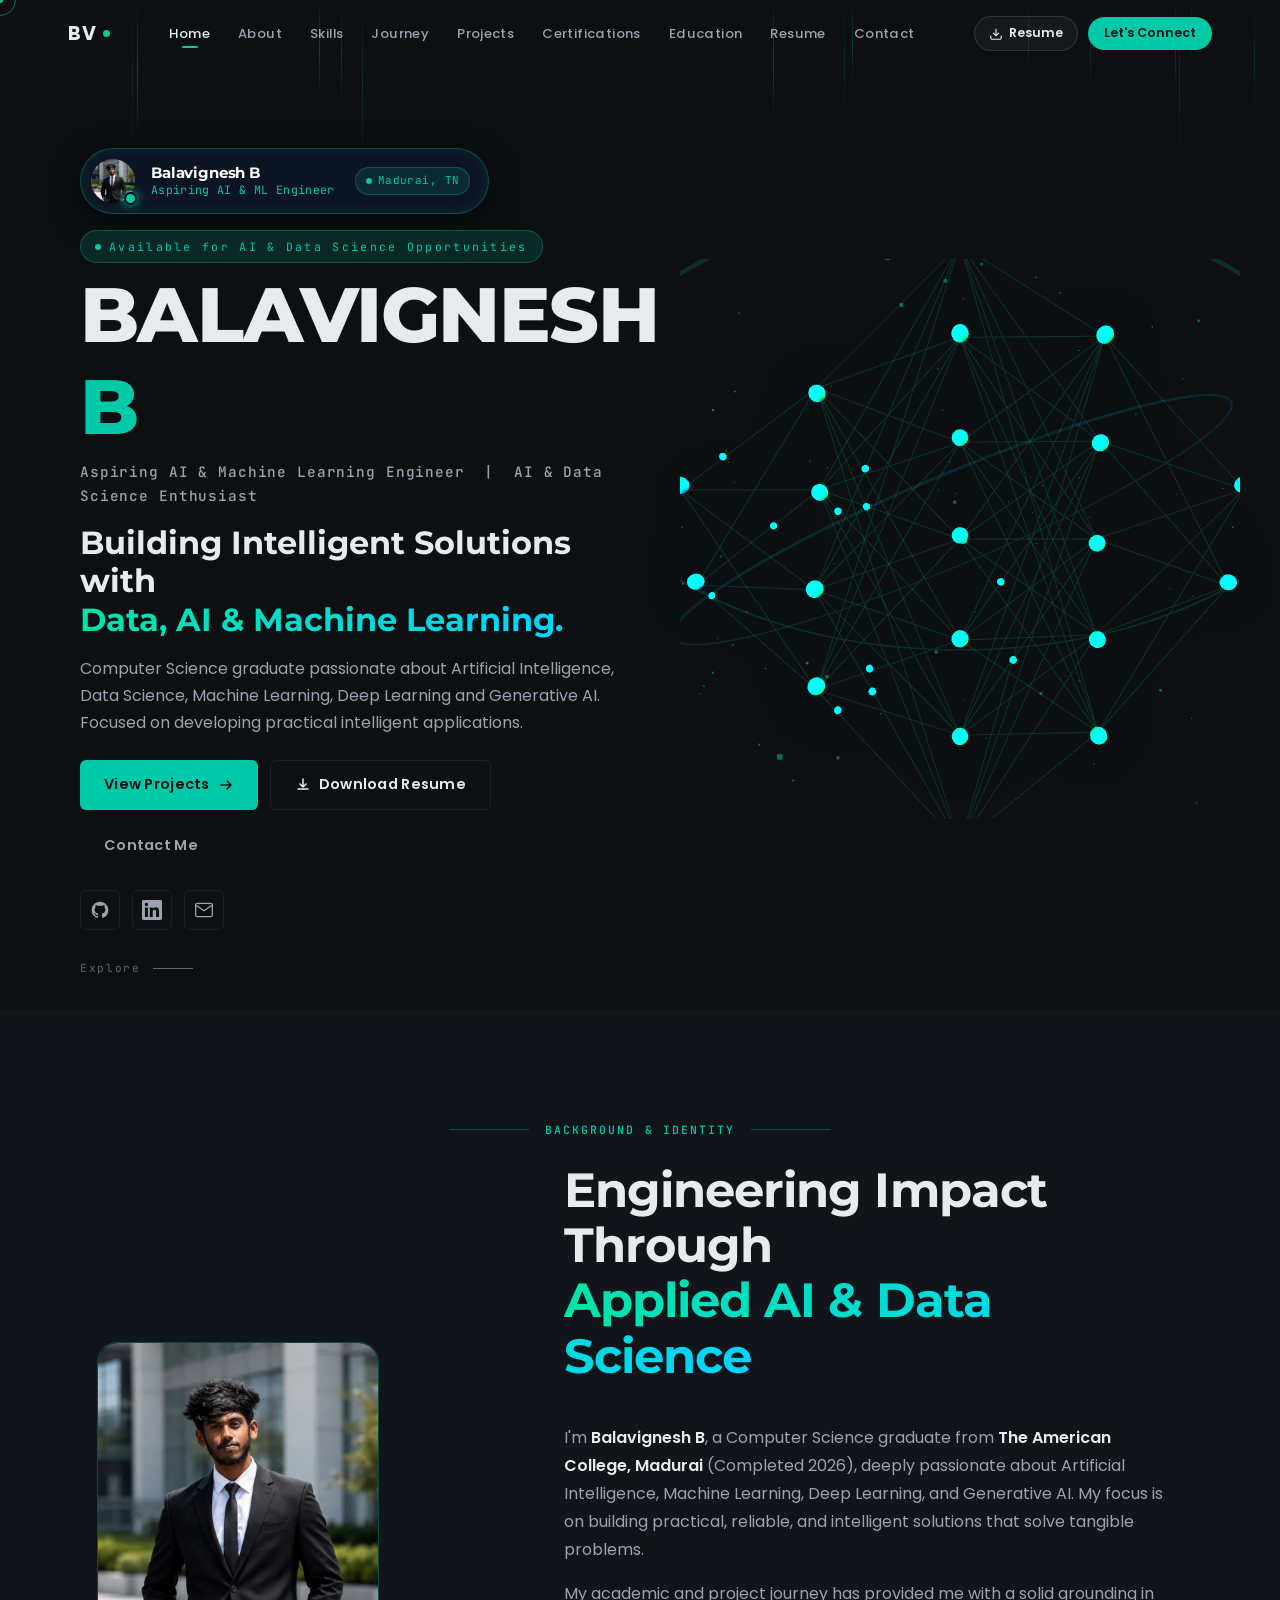
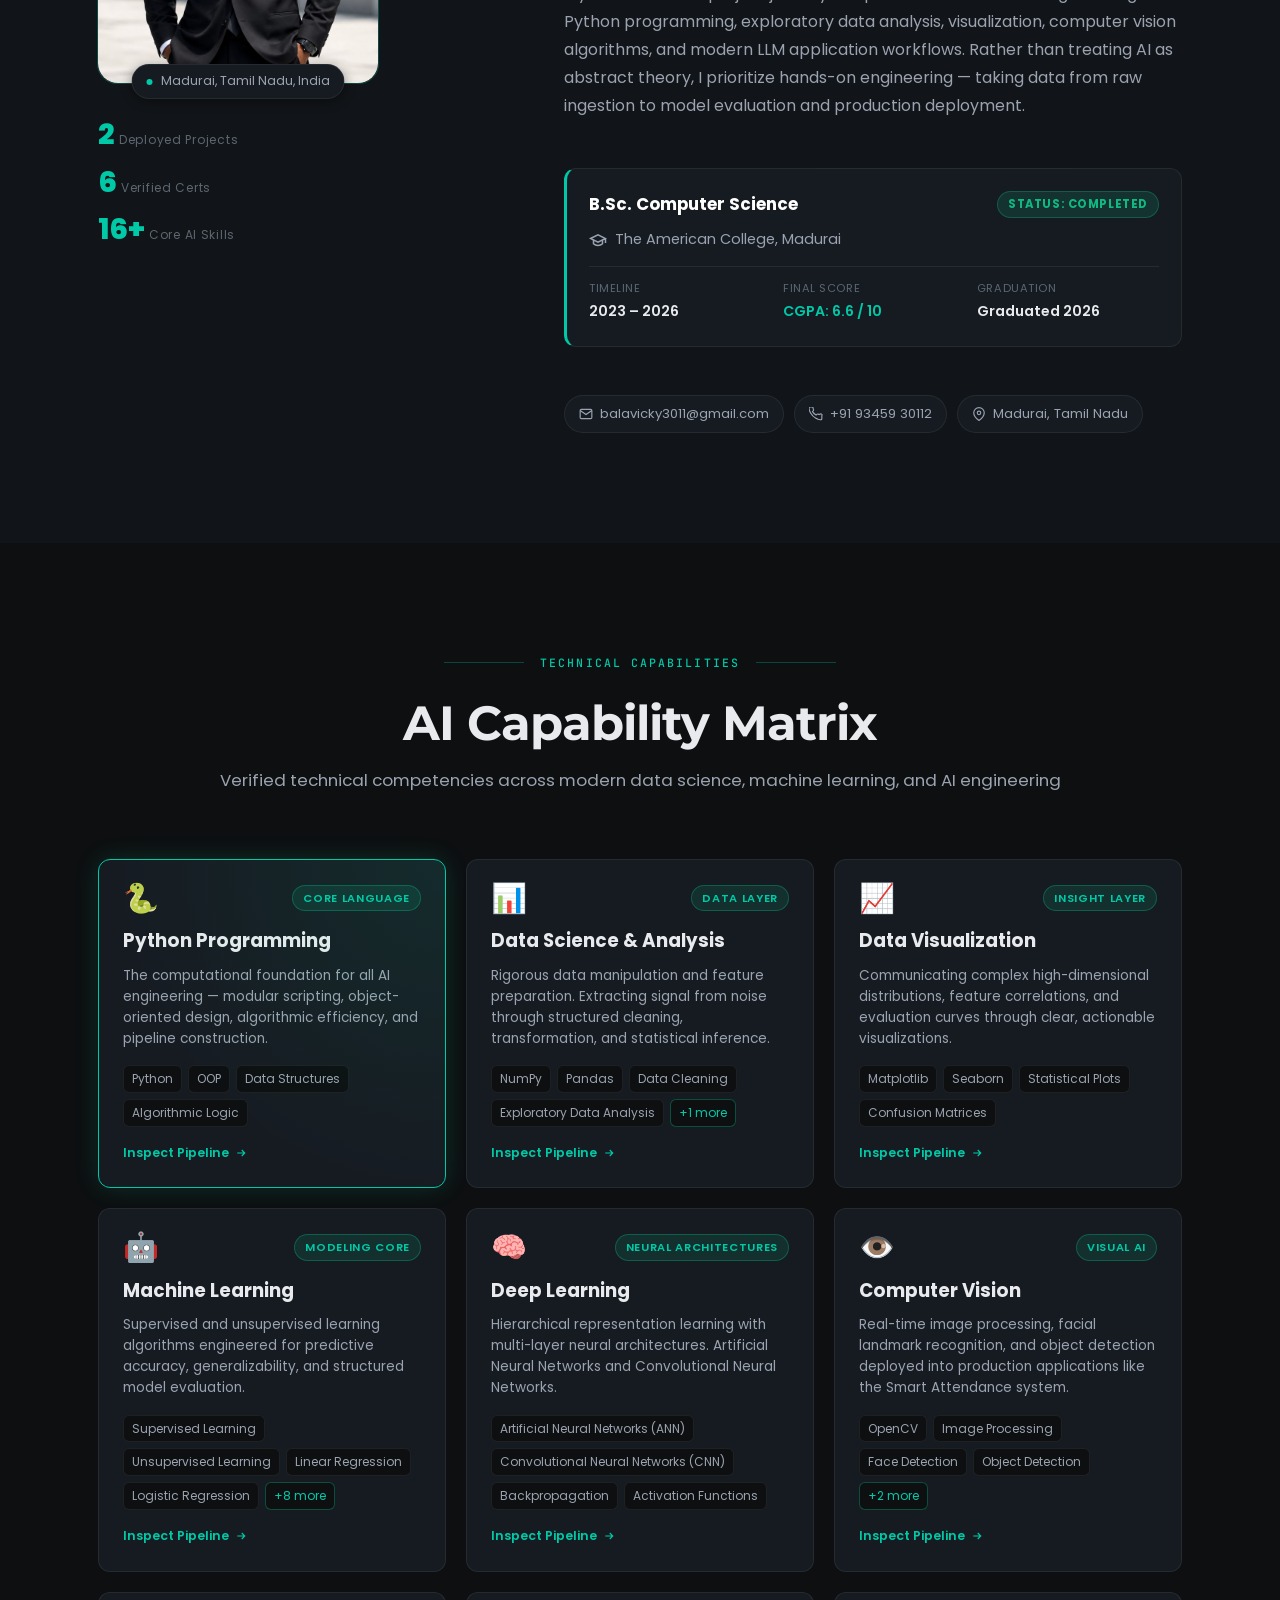
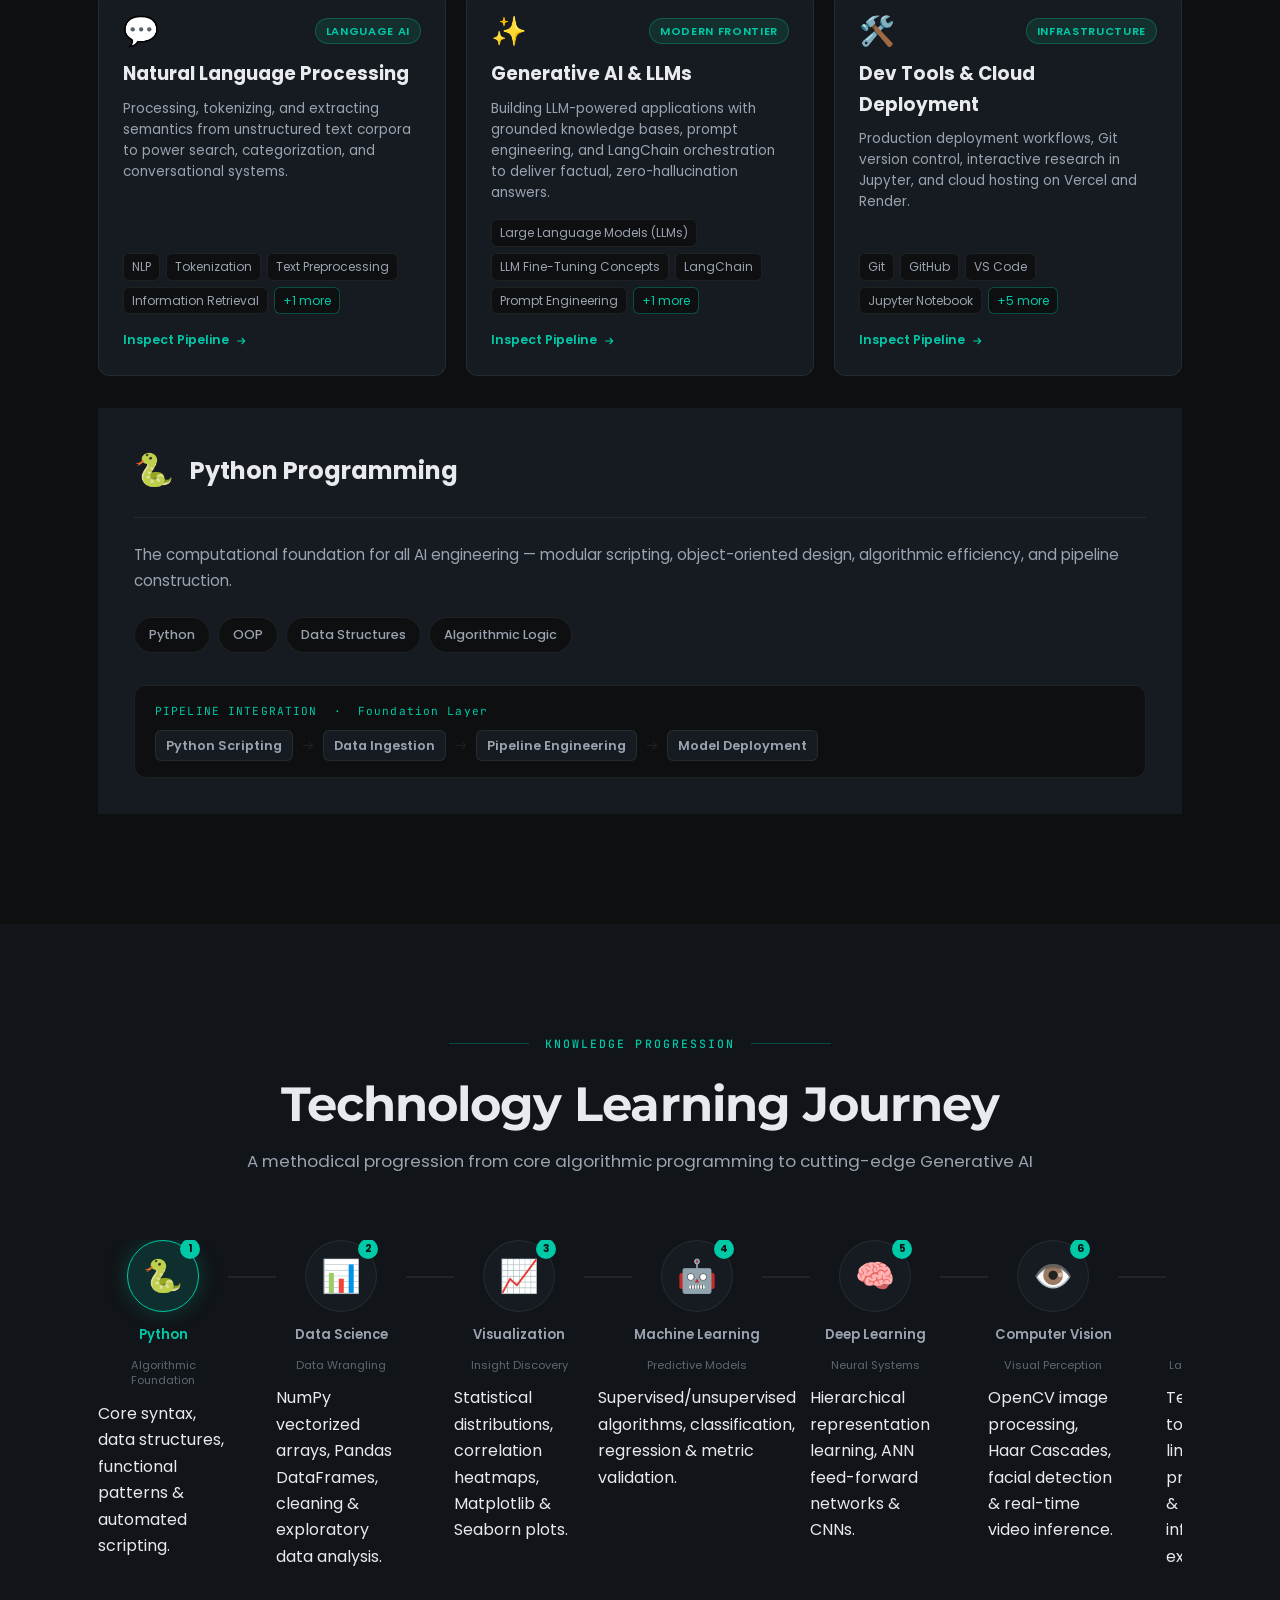
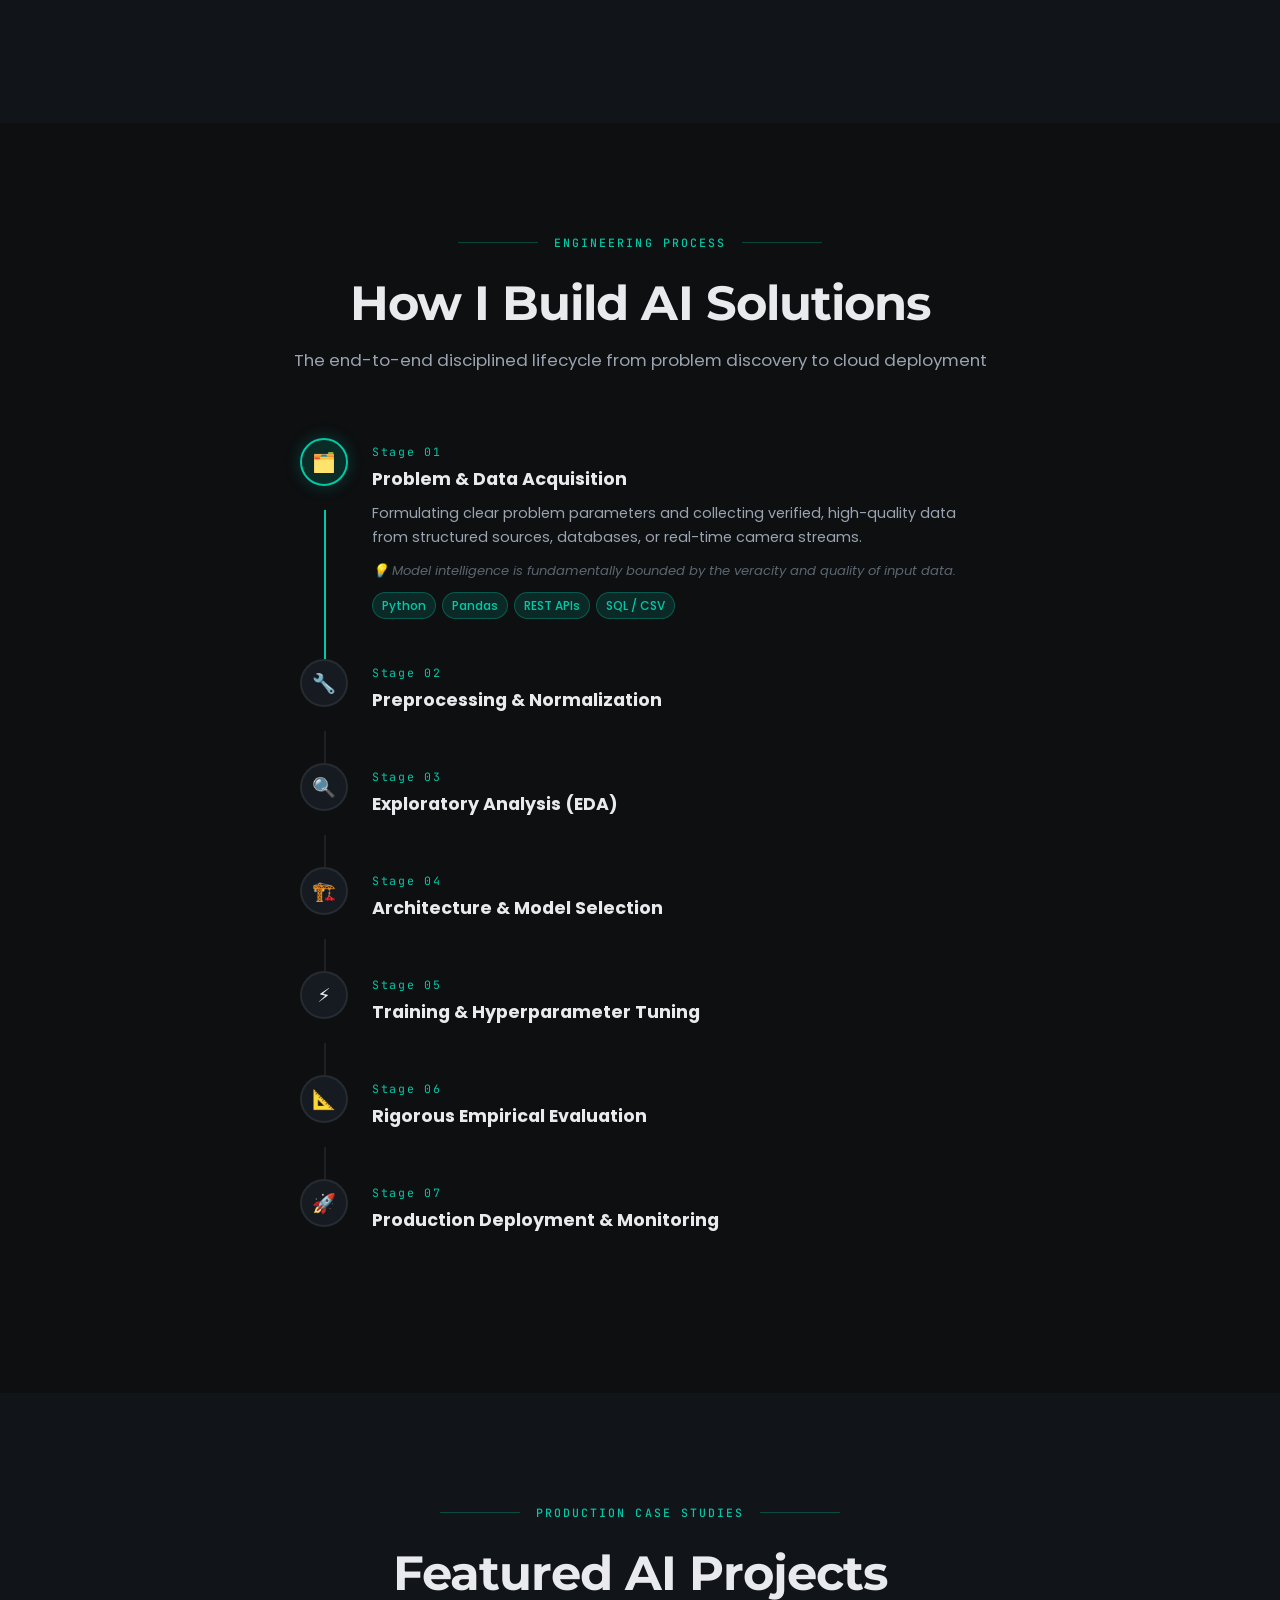
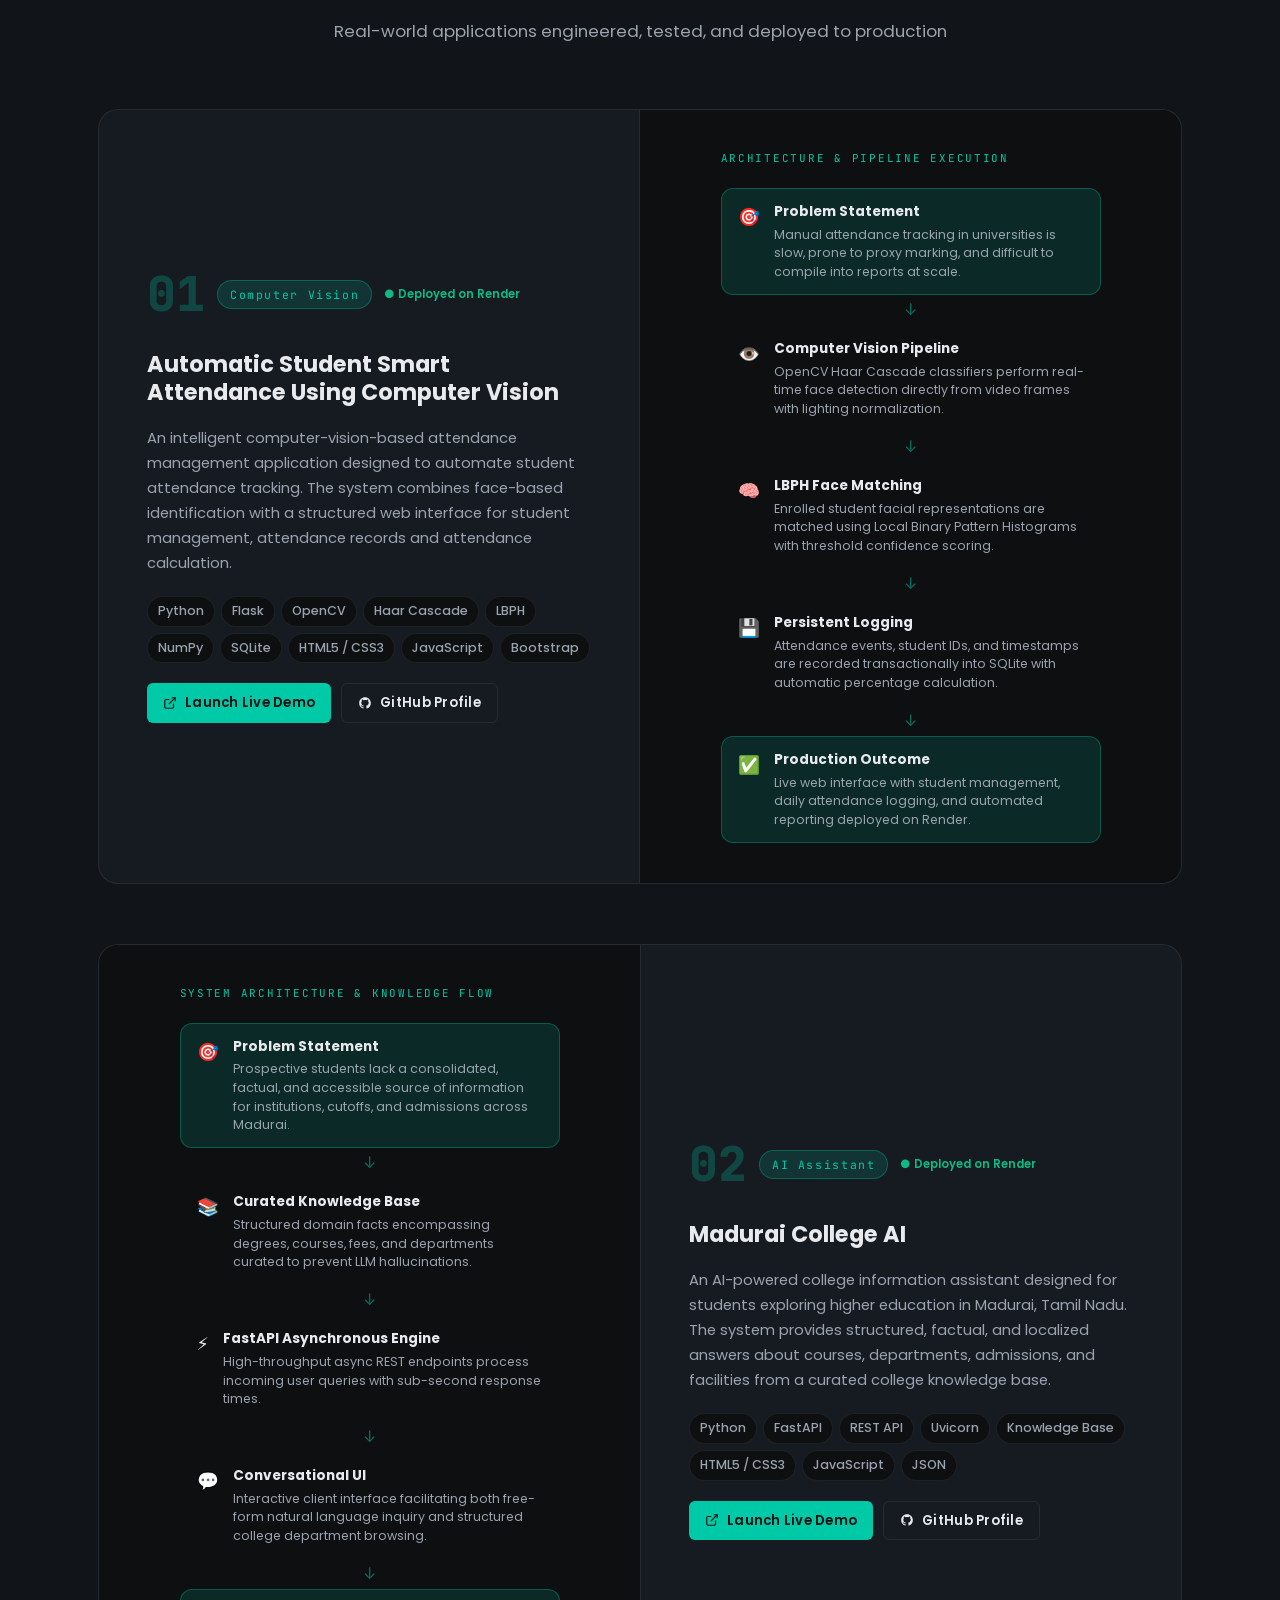
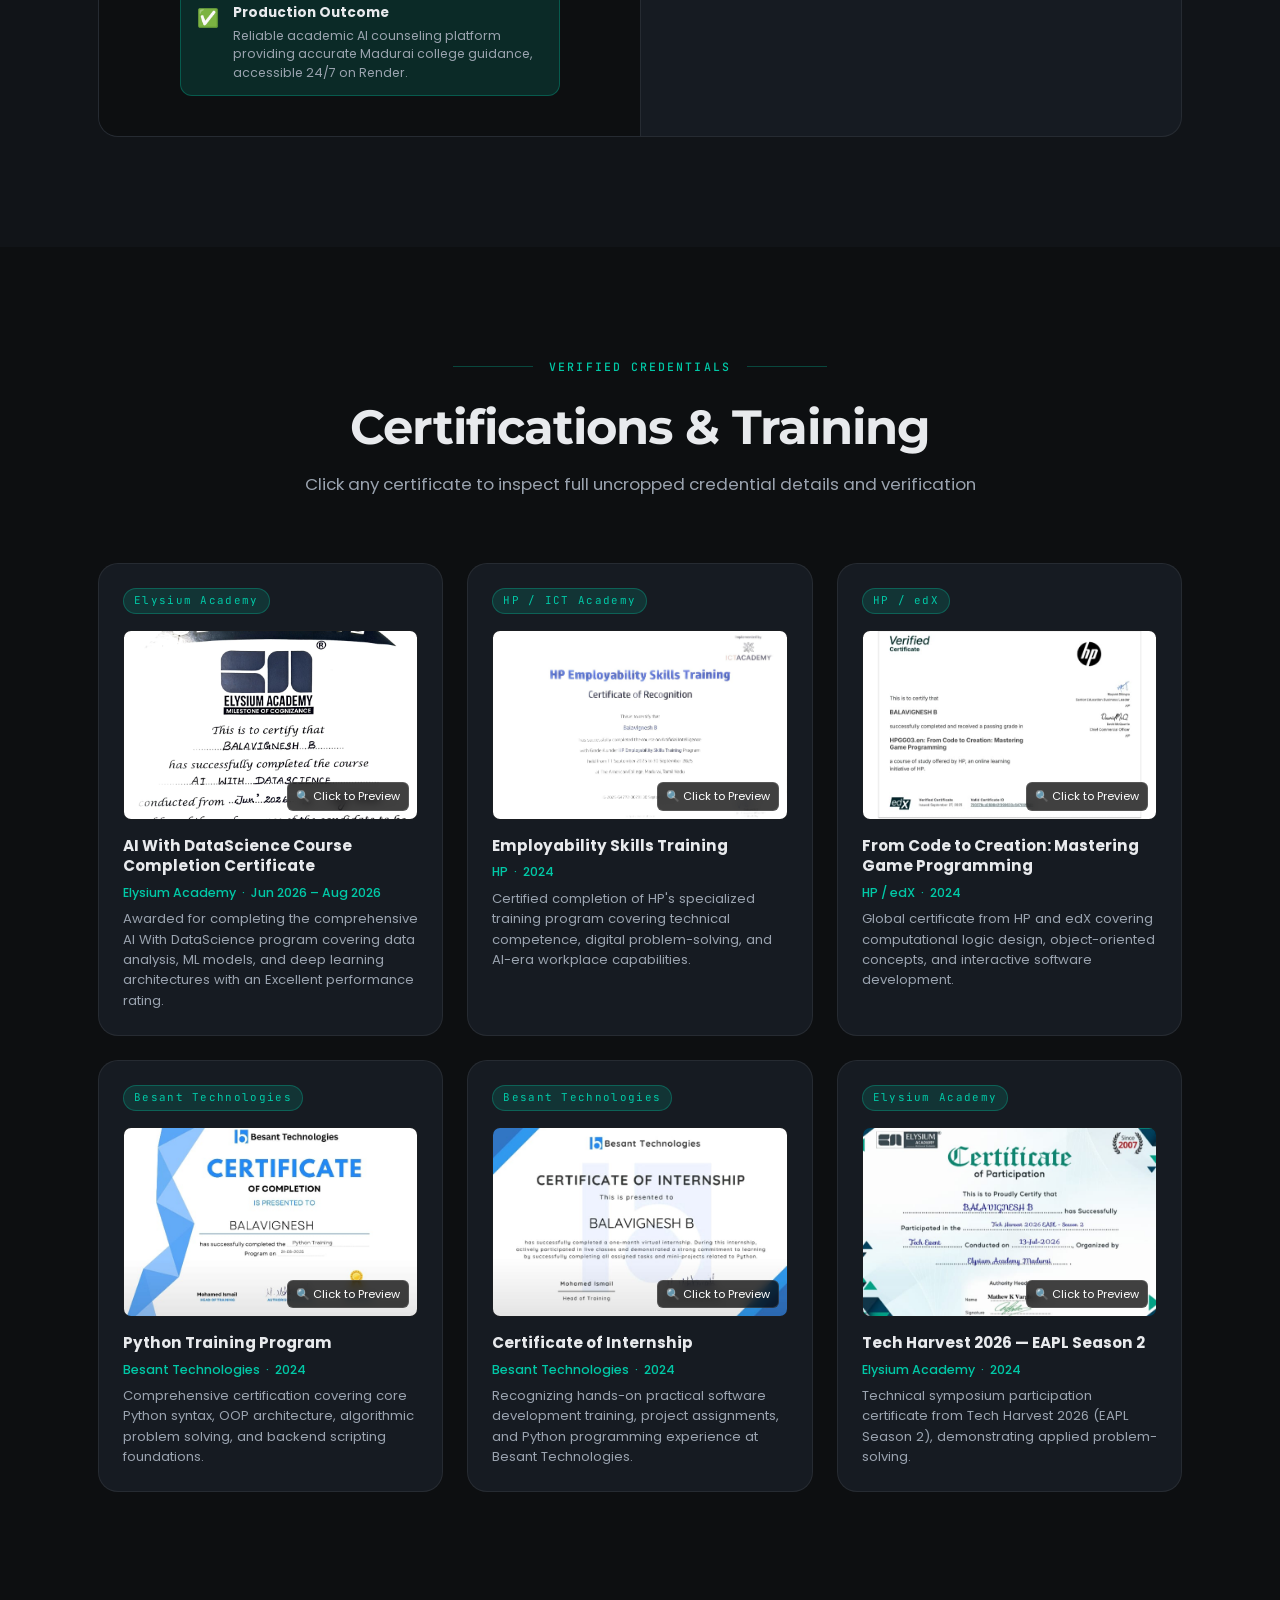
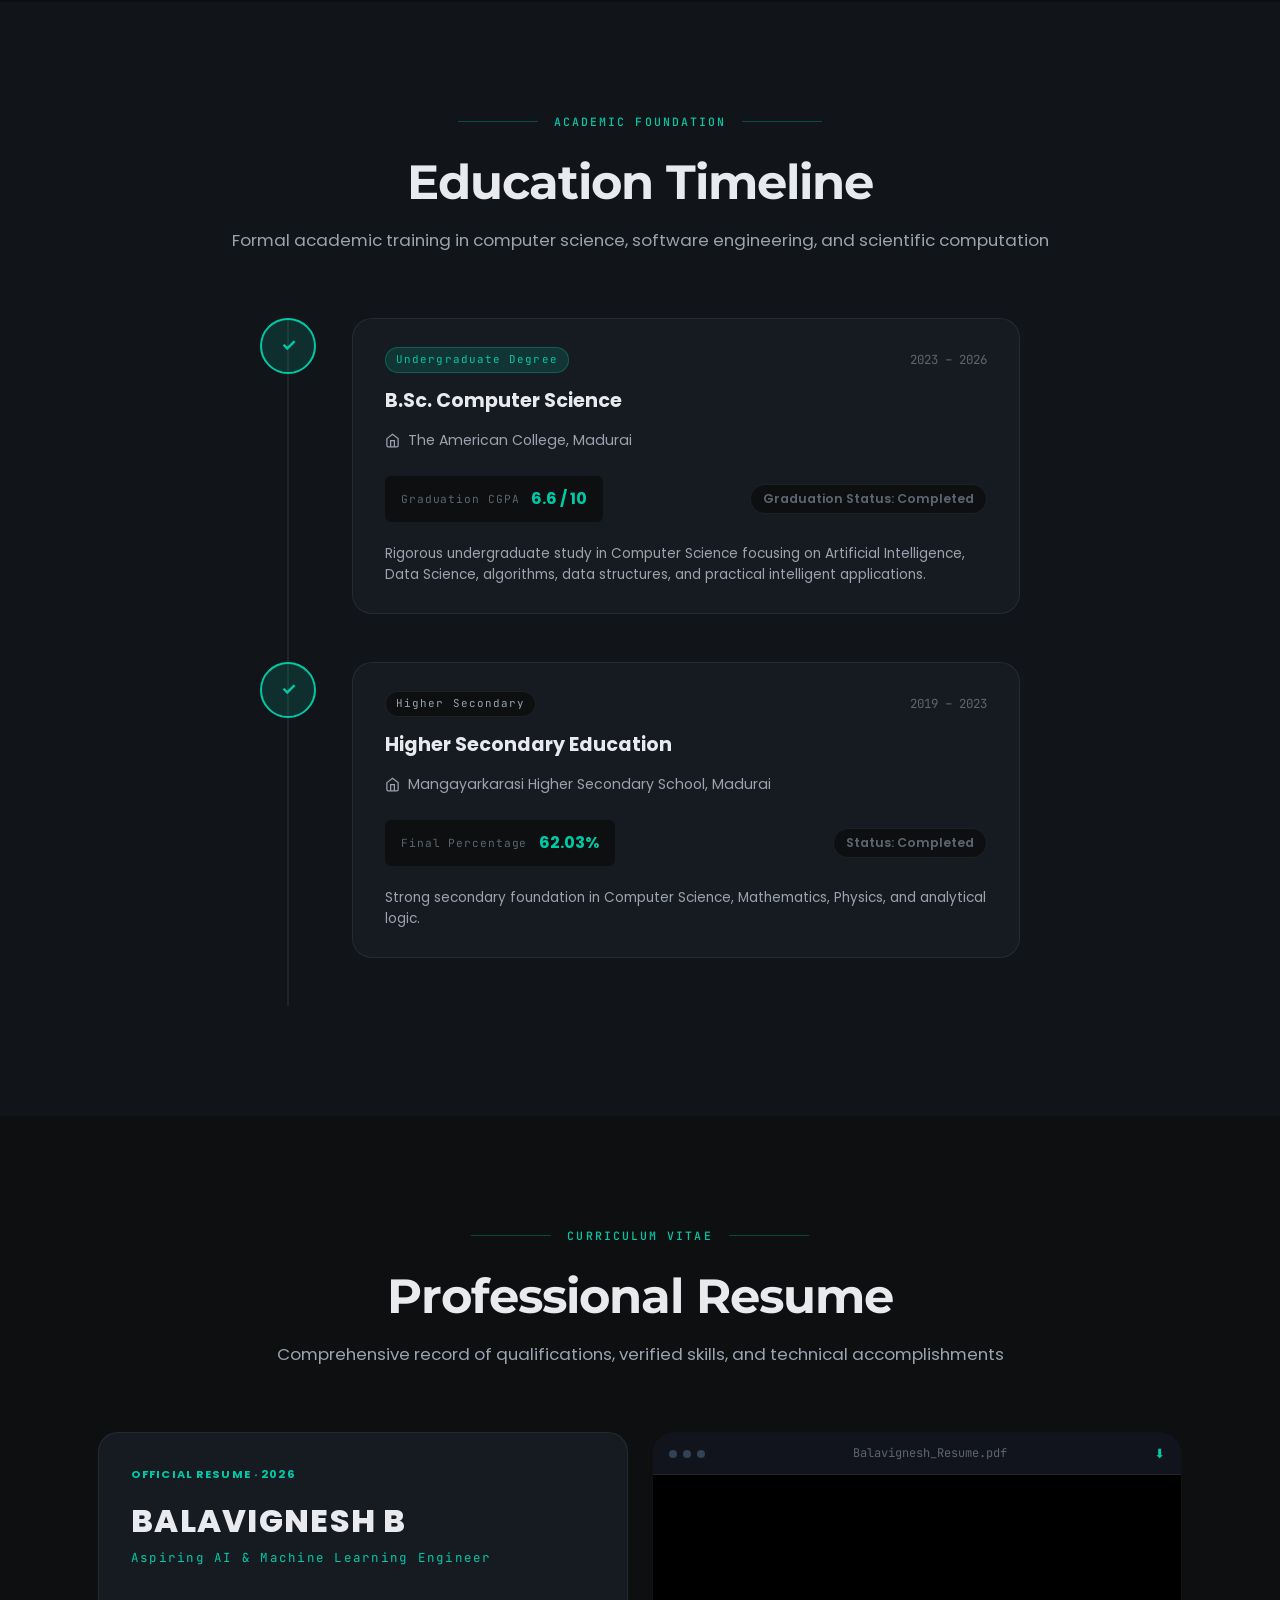
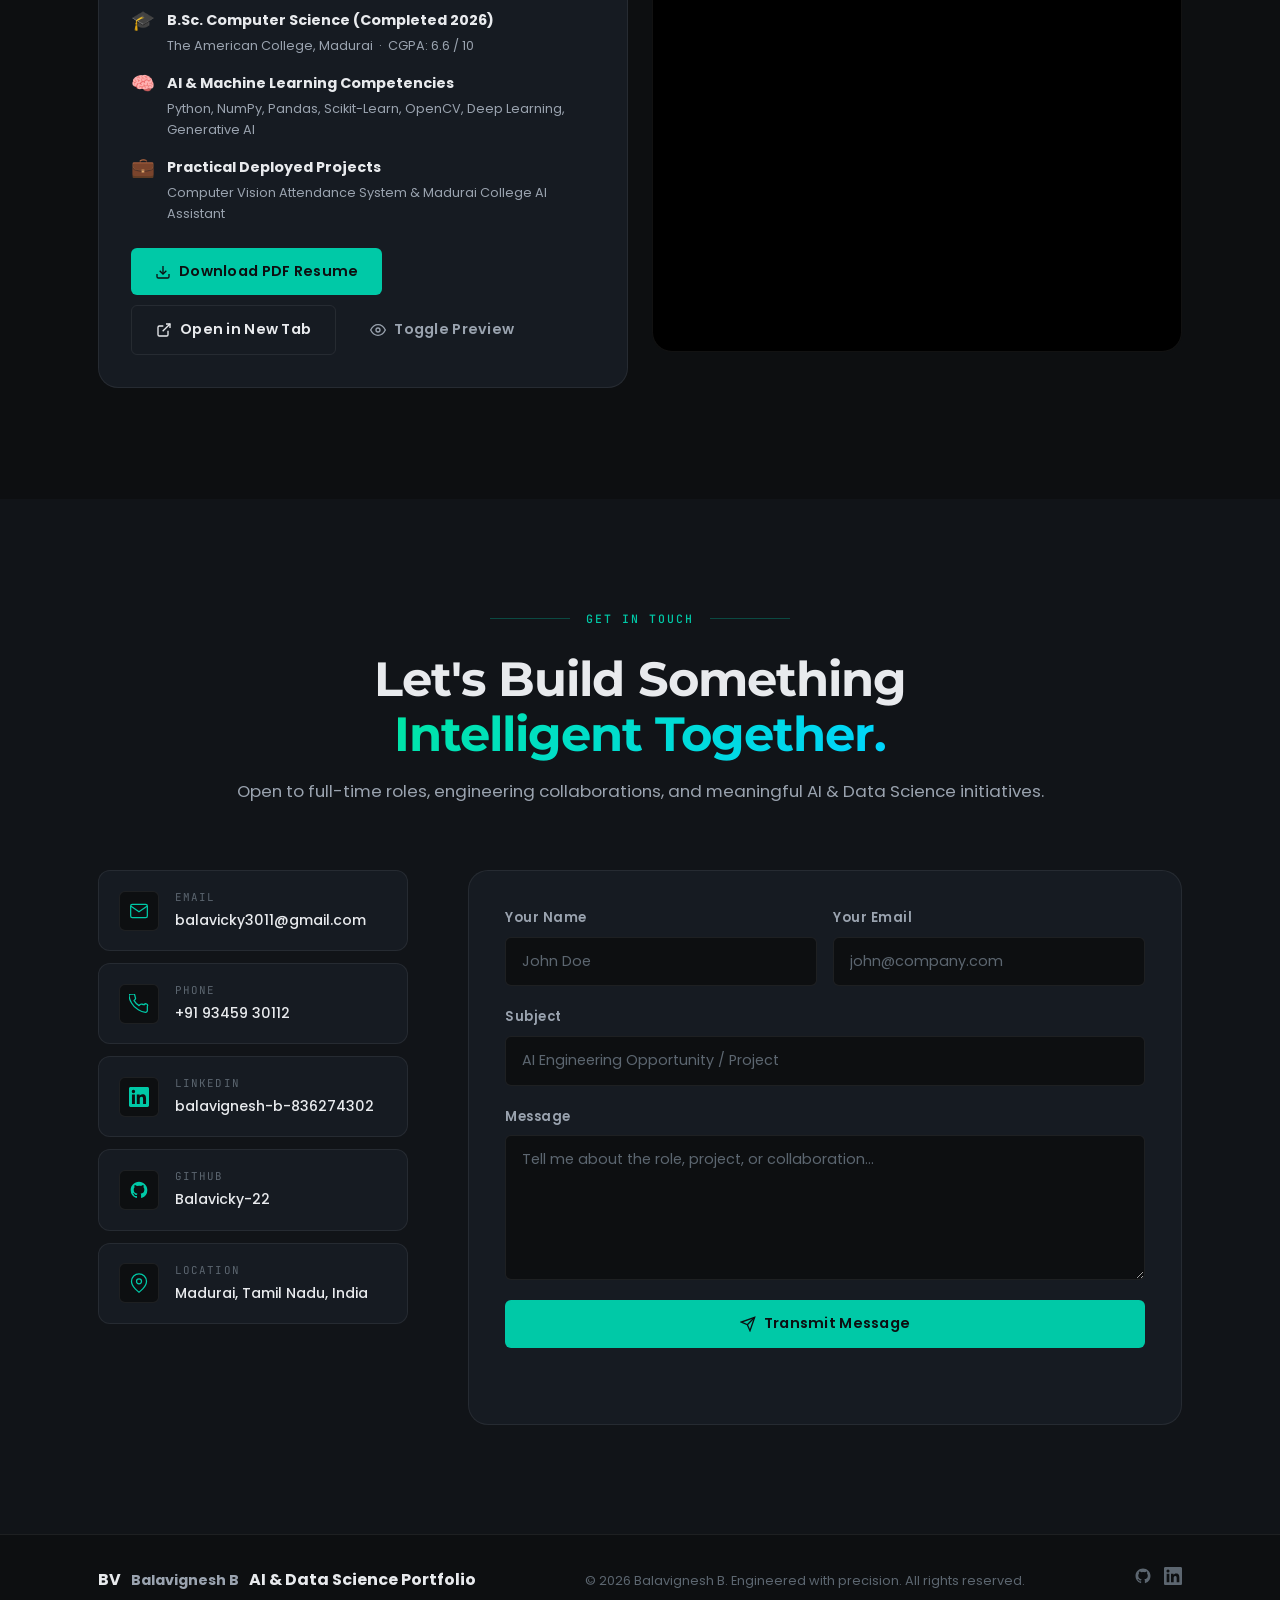
==== public-portfolio/index.html @ 67473913 "feat: complete Balavignesh B AI & Data Science portfolio system with admin panel and backend" ====
<!DOCTYPE html>
<html lang="en">
<head>
  <meta charset="UTF-8" />
  <meta name="viewport" content="width=device-width, initial-scale=1.0" />
  <title>Balavignesh B | Aspiring AI & Machine Learning Engineer | Portfolio</title>
  <meta name="description" content="Official AI & Data Science portfolio of Balavignesh B, featuring production projects in Computer Vision, Machine Learning, Deep Learning, and Generative AI." />
  <meta name="keywords" content="Balavignesh B, AI Engineer, Machine Learning, Data Science, Deep Learning, Python, Computer Vision, OpenCV, NLP, LangChain, Portfolio" />
  <meta name="author" content="Balavignesh B" />

  <!-- Open Graph -->
  <meta property="og:title" content="Balavignesh B | Aspiring AI & Machine Learning Engineer" />
  <meta property="og:description" content="Building Intelligent Solutions with Data, AI & Machine Learning. Computer Science graduate passionate about practical AI applications." />
  <meta property="og:type" content="website" />
  <meta property="og:url" content="https://balavignesh.vercel.app" />
  <meta property="og:image" content="assets/images/profile.jpg" />

  <!-- Twitter Card -->
  <meta name="twitter:card" content="summary_large_image" />
  <meta name="twitter:title" content="Balavignesh B | Aspiring AI & Machine Learning Engineer" />
  <meta name="twitter:description" content="Building Intelligent Solutions with Data, AI & Machine Learning." />

  <!-- Favicon -->
  <link rel="icon" type="image/svg+xml" href="assets/images/favicon.svg" />

  <!-- Typography: Inter, Space Grotesk, JetBrains Mono -->
  <link rel="preconnect" href="https://fonts.googleapis.com" />
  <link rel="preconnect" href="https://fonts.gstatic.com" crossorigin />
  <link href="https://fonts.googleapis.com/css2?family=Inter:wght@300;400;500;600;700;800&family=Space+Grotesk:wght@500;600;700&family=JetBrains+Mono:wght@400;500&display=swap" rel="stylesheet" />

  <!-- Three.js (Local with CDN Fallback) -->
  <script src="assets/js/three.min.js"></script>
  <script>
    if (typeof THREE === 'undefined') {
      document.write('<script src="https://cdnjs.cloudflare.com/ajax/libs/three.js/r128/three.min.js"><\/script>');
    }
  </script>

  <!-- Main Stylesheet -->
  <link rel="stylesheet" href="assets/css/main.css" />
</head>
<body>

  <!-- Custom Cursor -->
  <div class="cursor-dot" id="cursorDot" aria-hidden="true"></div>
  <div class="cursor-ring" id="cursorRing" aria-hidden="true"></div>

  <!-- Scroll Progress Indicator -->
  <div class="scroll-progress-bar" id="scrollProgressBar" aria-hidden="true"></div>

  <!-- Navigation -->
  <header class="nav-wrapper">
    <nav class="nav" id="mainNav">
      <div class="nav-container">
        <a href="#home" class="nav-logo" aria-label="Balavignesh B Home">
          <span class="logo-text">BV</span>
          <span class="logo-dot"></span>
        </a>

        <div class="nav-links" id="navLinks">
          <a href="#home"          class="nav-link active" data-section="home">Home</a>
          <a href="#about"         class="nav-link" data-section="about">About</a>
          <a href="#skills"        class="nav-link" data-section="skills">Skills</a>
          <a href="#journey"       class="nav-link" data-section="journey">Journey</a>
          <a href="#projects"      class="nav-link" data-section="projects">Projects</a>
          <a href="#certifications" class="nav-link" data-section="certifications">Certifications</a>
          <a href="#education"     class="nav-link" data-section="education">Education</a>
          <a href="#resume"        class="nav-link" data-section="resume">Resume</a>
          <a href="#contact"       class="nav-link" data-section="contact">Contact</a>
        </div>

        <div class="nav-actions">
          <a href="assets/resume/Balavignesh_Resume.pdf" class="nav-btn-cv" download title="Download Resume PDF">
            <svg width="14" height="14" viewBox="0 0 24 24" fill="none" stroke="currentColor" stroke-width="2"><path d="M21 15v4a2 2 0 0 1-2 2H5a2 2 0 0 1-2-2v-4"/><polyline points="7 10 12 15 17 10"/><line x1="12" y1="15" x2="12" y2="3"/></svg>
            <span>Resume</span>
          </a>
          <a href="#contact" class="nav-btn-contact">Let's Connect</a>
          <button class="nav-toggle" id="navToggle" aria-label="Toggle navigation" aria-expanded="false">
            <span></span><span></span><span></span>
          </button>
        </div>
      </div>
    </nav>
  </header>

  <!-- Mobile Navigation Menu -->
  <div class="mobile-menu" id="mobileMenu" aria-hidden="true">
    <div class="mobile-menu-inner">
      <a href="#home"          class="mobile-link" data-section="home">Home</a>
      <a href="#about"         class="mobile-link" data-section="about">About</a>
      <a href="#skills"        class="mobile-link" data-section="skills">Skills</a>
      <a href="#journey"       class="mobile-link" data-section="journey">Journey</a>
      <a href="#projects"      class="mobile-link" data-section="projects">Projects</a>
      <a href="#certifications" class="mobile-link" data-section="certifications">Certifications</a>
      <a href="#education"     class="mobile-link" data-section="education">Education</a>
      <a href="#resume"        class="mobile-link" data-section="resume">Resume</a>
      <a href="#contact"       class="mobile-link" data-section="contact">Contact</a>
      <div class="mobile-actions">
        <a href="assets/resume/Balavignesh_Resume.pdf" class="btn btn-outline btn-full" download>Download Resume (PDF)</a>
      </div>
    </div>
  </div>

  <!-- ═══════════════════════════════════════════════════ -->
  <!-- HERO SECTION                                        -->
  <!-- ═══════════════════════════════════════════════════ -->
  <section id="home" class="hero">
    <canvas id="neuralCanvas" aria-hidden="true"></canvas>
    <div class="hero-data-streams" aria-hidden="true" id="dataStreams"></div>

    <div class="hero-content">
      <!-- Hero Identity Card with Profile Avatar & Status -->
      <div class="hero-identity-card reveal-up">
        <div class="hero-avatar-wrapper">
          <img src="assets/images/profile.jpg" alt="Balavignesh B" class="hero-avatar-img" id="heroProfilePhoto" />
          <span class="hero-avatar-status" title="Active & Available"></span>
        </div>
        <div class="hero-identity-meta">
          <span class="hero-identity-name">Balavignesh B</span>
          <span class="hero-identity-tag">Aspiring AI &amp; ML Engineer</span>
        </div>
        <div class="hero-identity-badge">
          <span class="tag-dot active-pulse"></span>
          <span>Madurai, TN</span>
        </div>
      </div>

      <div class="hero-tag reveal-up">
        <span class="tag-dot active-pulse"></span>
        <span>Available for AI &amp; Data Science Opportunities</span>
      </div>

      <h1 class="hero-name reveal-up delay-1">
        <span class="name-first">BALAVIGNESH</span>
        <span class="name-last">B</span>
      </h1>

      <p class="hero-title reveal-up delay-2">Aspiring AI &amp; Machine Learning Engineer &nbsp;|&nbsp; AI &amp; Data Science Enthusiast</p>

      <h2 class="hero-headline reveal-up delay-3">
        Building Intelligent Solutions with<br>
        <span class="accent-gradient">Data, AI &amp; Machine Learning.</span>
      </h2>

      <p class="hero-sub reveal-up delay-4">
        Computer Science graduate passionate about Artificial Intelligence, Data Science, Machine Learning, Deep Learning and Generative AI. Focused on developing practical intelligent applications.
      </p>

      <div class="hero-actions reveal-up delay-5">
        <a href="#projects" class="btn btn-primary">
          <span>View Projects</span>
          <svg width="16" height="16" viewBox="0 0 16 16" fill="none"><path d="M3 8h10M9 4l4 4-4 4" stroke="currentColor" stroke-width="1.5" stroke-linecap="round" stroke-linejoin="round"/></svg>
        </a>
        <a href="assets/resume/Balavignesh_Resume.pdf" class="btn btn-outline" download>
          <svg width="16" height="16" viewBox="0 0 16 16" fill="none"><path d="M8 2v8M5 7l3 3 3-3M3 12h10" stroke="currentColor" stroke-width="1.5" stroke-linecap="round" stroke-linejoin="round"/></svg>
          <span>Download Resume</span>
        </a>
        <a href="#contact" class="btn btn-ghost">Contact Me</a>
      </div>

      <div class="hero-socials reveal-up delay-6">
        <a href="https://github.com/Balavicky-22" target="_blank" rel="noopener noreferrer" class="social-link" aria-label="GitHub">
          <svg width="20" height="20" viewBox="0 0 24 24" fill="currentColor"><path d="M12 2C6.475 2 2 6.475 2 12a9.994 9.994 0 006.838 9.488c.5.087.687-.213.687-.476 0-.237-.013-1.024-.013-1.862-2.512.463-3.162-.612-3.362-1.175-.113-.288-.6-1.175-1.025-1.413-.35-.187-.85-.65-.013-.662.788-.013 1.35.725 1.538 1.025.9 1.512 2.338 1.087 2.912.825.088-.65.35-1.087.638-1.337-2.225-.25-4.55-1.113-4.55-4.938 0-1.088.387-1.987 1.025-2.688-.1-.25-.45-1.275.1-2.65 0 0 .837-.262 2.75 1.026a9.28 9.28 0 012.5-.338c.85 0 1.7.112 2.5.337 1.912-1.3 2.75-1.025 2.75-1.025.55 1.375.2 2.4.1 2.65.637.7 1.025 1.587 1.025 2.687 0 3.838-2.337 4.688-4.562 4.938.362.312.675.912.675 1.85 0 1.337-.013 2.412-.013 2.75 0 .262.188.574.688.474A10.016 10.016 0 0022 12c0-5.525-4.475-10-10-10z"/></svg>
        </a>
        <a href="https://www.linkedin.com/in/balavignesh-b-836274302/" target="_blank" rel="noopener noreferrer" class="social-link" aria-label="LinkedIn">
          <svg width="20" height="20" viewBox="0 0 24 24" fill="currentColor"><path d="M20.447 20.452h-3.554v-5.569c0-1.328-.027-3.037-1.852-3.037-1.853 0-2.136 1.445-2.136 2.939v5.667H9.351V9h3.414v1.561h.046c.477-.9 1.637-1.85 3.37-1.85 3.601 0 4.267 2.37 4.267 5.455v6.286zM5.337 7.433a2.062 2.062 0 01-2.063-2.065 2.064 2.064 0 112.063 2.065zm1.782 13.019H3.555V9h3.564v11.452zM22.225 0H1.771C.792 0 0 .774 0 1.729v20.542C0 23.227.792 24 1.771 24h20.451C23.2 24 24 23.227 24 22.271V1.729C24 .774 23.2 0 22.222 0h.003z"/></svg>
        </a>
        <a href="mailto:balavicky3011@gmail.com" class="social-link" aria-label="Email">
          <svg width="20" height="20" viewBox="0 0 24 24" fill="none" stroke="currentColor" stroke-width="1.5"><path d="M4 4h16c1.1 0 2 .9 2 2v12c0 1.1-.9 2-2 2H4c-1.1 0-2-.9-2-2V6c0-1.1.9-2 2-2z"/><polyline points="22,6 12,13 2,6"/></svg>
        </a>
      </div>
    </div>

    <!-- 3D Interactive Three.js Neural Network Canvas -->
    <div class="hero-canvas-wrapper" aria-hidden="true">
      <canvas id="neuralCore" width="600" height="600"></canvas>
    </div>

    <div class="hero-scroll-indicator" aria-hidden="true">
      <span>Explore</span>
      <div class="scroll-line"></div>
    </div>
  </section>

  <!-- ═══════════════════════════════════════════════════ -->
  <!-- ABOUT SECTION                                       -->
  <!-- ═══════════════════════════════════════════════════ -->
  <section id="about" class="section about-section">
    <div class="container">
      <div class="section-label reveal-up">
        <span class="label-line"></span>
        <span>BACKGROUND &amp; IDENTITY</span>
        <span class="label-line"></span>
      </div>

      <div class="about-grid">
        <div class="about-photo-col reveal-left">
          <div class="photo-frame">
            <div class="photo-glow"></div>
            <div class="photo-border"></div>
            <img src="assets/images/profile.jpg" alt="Balavignesh B — Aspiring AI & Machine Learning Engineer" class="profile-photo" id="profilePhoto" />
            <div class="photo-tag">
              <span class="tag-dot accent-dot"></span>
              <span>Madurai, Tamil Nadu, India</span>
            </div>
          </div>

          <div class="about-stats-bento">
            <div class="stat-card">
              <span class="stat-num">2</span>
              <span class="stat-label">Deployed Projects</span>
            </div>
            <div class="stat-card">
              <span class="stat-num">6</span>
              <span class="stat-label">Verified Certs</span>
            </div>
            <div class="stat-card">
              <span class="stat-num">16+</span>
              <span class="stat-label">Core AI Skills</span>
            </div>
          </div>
        </div>

        <div class="about-text-col reveal-right">
          <h2 class="section-title">
            Engineering Impact Through<br>
            <span class="accent-gradient">Applied AI &amp; Data Science</span>
          </h2>

          <div class="about-body">
            <p>
              I'm <strong>Balavignesh B</strong>, a Computer Science graduate from <strong>The American College, Madurai</strong> (Completed 2026), deeply passionate about Artificial Intelligence, Machine Learning, Deep Learning, and Generative AI. My focus is on building practical, reliable, and intelligent solutions that solve tangible problems.
            </p>
            <p>
              My academic and project journey has provided me with a solid grounding in Python programming, exploratory data analysis, visualization, computer vision algorithms, and modern LLM application workflows. Rather than treating AI as abstract theory, I prioritize hands-on engineering — taking data from raw ingestion to model evaluation and production deployment.
            </p>
          </div>

          <!-- Verified Education Bento Card -->
          <div class="about-edu-bento">
            <div class="aeb-badge-row">
              <span class="aeb-degree-pill">B.Sc. Computer Science</span>
              <span class="aeb-status-tag completed">Status: Completed</span>
            </div>
            <div class="aeb-institution-name">
              <svg width="18" height="18" viewBox="0 0 24 24" fill="none" stroke="currentColor" stroke-width="2"><path d="M22 10v6M2 10l10-5 10 5-10 5z"/><path d="M6 12v5c3 3 9 3 12 0v-5"/></svg>
              <span>The American College, Madurai</span>
            </div>
            <div class="aeb-meta-grid">
              <div class="aeb-meta-item">
                <span class="aeb-meta-label">Timeline</span>
                <span class="aeb-meta-val">2023 – 2026</span>
              </div>
              <div class="aeb-meta-item">
                <span class="aeb-meta-label">Final Score</span>
                <span class="aeb-meta-val accent">CGPA: 6.6 / 10</span>
              </div>
              <div class="aeb-meta-item">
                <span class="aeb-meta-label">Graduation</span>
                <span class="aeb-meta-val">Graduated 2026</span>
              </div>
            </div>
          </div>

          <div class="about-contacts">
            <a href="mailto:balavicky3011@gmail.com" class="contact-chip">
              <svg width="14" height="14" viewBox="0 0 24 24" fill="none" stroke="currentColor" stroke-width="2"><path d="M4 4h16c1.1 0 2 .9 2 2v12c0 1.1-.9 2-2 2H4c-1.1 0-2-.9-2-2V6c0-1.1.9-2 2-2z"/><polyline points="22,6 12,13 2,6"/></svg>
              <span>balavicky3011@gmail.com</span>
            </a>
            <a href="tel:+919345930112" class="contact-chip">
              <svg width="14" height="14" viewBox="0 0 24 24" fill="none" stroke="currentColor" stroke-width="2"><path d="M22 16.92v3a2 2 0 01-2.18 2 19.79 19.79 0 01-8.63-3.07A19.5 19.5 0 013.07 10.8 19.79 19.79 0 01.01 2.2 2 2 0 012 0h3a2 2 0 012 1.72 12.84 12.84 0 00.7 2.81 2 2 0 01-.45 2.11L6.09 7.91a16 16 0 006 6l1.27-1.27a2 2 0 012.11-.45 12.84 12.84 0 002.81.7A2 2 0 0122 14.92v2z"/></svg>
              <span>+91 93459 30112</span>
            </a>
            <span class="contact-chip no-hover">
              <svg width="14" height="14" viewBox="0 0 24 24" fill="none" stroke="currentColor" stroke-width="2"><path d="M21 10c0 7-9 13-9 13s-9-6-9-13a9 9 0 0118 0z"/><circle cx="12" cy="10" r="3"/></svg>
              <span>Madurai, Tamil Nadu</span>
            </span>
          </div>
        </div>
      </div>
    </div>
  </section>

  <!-- ═══════════════════════════════════════════════════ -->
  <!-- SKILLS & TECHNOLOGIES — BENTO GRID                  -->
  <!-- ═══════════════════════════════════════════════════ -->
  <section id="skills" class="section skills-section">
    <div class="container">
      <div class="section-label reveal-up">
        <span class="label-line"></span>
        <span>TECHNICAL CAPABILITIES</span>
        <span class="label-line"></span>
      </div>
      <h2 class="section-title centered reveal-up">AI Capability Matrix</h2>
      <p class="section-sub centered reveal-up">Verified technical competencies across modern data science, machine learning, and AI engineering</p>

      <div class="skills-bento-grid" id="skillsBentoGrid">
        <!-- JS dynamically populates or activates bento categories -->
      </div>

      <!-- Interactive Capability Deep-Dive Detail Panel -->
      <div class="cap-detail-panel" id="capDetailPanel">
        <div class="cap-detail-header">
          <span class="cap-detail-icon" id="capDetailIcon">🧠</span>
          <h3 class="cap-detail-title" id="capDetailTitle">Select a Technical Domain</h3>
        </div>
        <p class="cap-detail-desc" id="capDetailDesc">Click any capability card above to explore how it integrates into production AI solutions.</p>
        <div class="cap-detail-skills" id="capDetailSkills"></div>
        <div class="cap-workflow" id="capWorkflow"></div>
      </div>
    </div>
  </section>

  <!-- ═══════════════════════════════════════════════════ -->
  <!-- AI LEARNING JOURNEY — INTERACTIVE PIPELINE          -->
  <!-- ═══════════════════════════════════════════════════ -->
  <section id="journey" class="section journey-section">
    <div class="container">
      <div class="section-label reveal-up">
        <span class="label-line"></span>
        <span>KNOWLEDGE PROGRESSION</span>
        <span class="label-line"></span>
      </div>
      <h2 class="section-title centered reveal-up">Technology Learning Journey</h2>
      <p class="section-sub centered reveal-up">A methodical progression from core algorithmic programming to cutting-edge Generative AI</p>

      <div class="journey-pipeline" id="journeyPipeline">
        <!-- Rendered by JS: Python -> Data Science -> Machine Learning -> Deep Learning -> Computer Vision -> NLP -> Generative AI -->
      </div>
    </div>
  </section>

  <!-- ═══════════════════════════════════════════════════ -->
  <!-- METHODOLOGY — HOW I BUILD AI SOLUTIONS             -->
  <!-- ═══════════════════════════════════════════════════ -->
  <section id="how-i-build" class="section pipeline-section">
    <div class="container">
      <div class="section-label reveal-up">
        <span class="label-line"></span>
        <span>ENGINEERING PROCESS</span>
        <span class="label-line"></span>
      </div>
      <h2 class="section-title centered reveal-up">How I Build AI Solutions</h2>
      <p class="section-sub centered reveal-up">The end-to-end disciplined lifecycle from problem discovery to cloud deployment</p>

      <div class="ai-pipeline" id="aiPipeline">
        <!-- Rendered by JS -->
      </div>
      <canvas id="pipelineParticles" aria-hidden="true"></canvas>
    </div>
  </section>

  <!-- ═══════════════════════════════════════════════════ -->
  <!-- PROJECTS SHOWCASE — BENTO CASE STUDIES              -->
  <!-- ═══════════════════════════════════════════════════ -->
  <section id="projects" class="section projects-section">
    <div class="container">
      <div class="section-label reveal-up">
        <span class="label-line"></span>
        <span>PRODUCTION CASE STUDIES</span>
        <span class="label-line"></span>
      </div>
      <h2 class="section-title centered reveal-up">Featured AI Projects</h2>
      <p class="section-sub centered reveal-up">Real-world applications engineered, tested, and deployed to production</p>

      <div class="projects-showcase" id="projectsShowcase">

        <!-- PROJECT 1: Smart Attendance CV -->
        <article class="project-case" id="project1">
          <div class="project-case-inner">
            <div class="project-meta-col">
              <div class="project-top-row">
                <span class="project-number">01</span>
                <span class="project-category-tag">Computer Vision</span>
                <span class="project-live-indicator">● Deployed on Render</span>
              </div>

              <h3 class="project-title">Automatic Student Smart Attendance Using Computer Vision</h3>

              <p class="project-brief">
                An intelligent computer-vision-based attendance management application designed to automate student attendance tracking. The system combines face-based identification with a structured web interface for student management, attendance records and attendance calculation.
              </p>

              <div class="project-tech-stack">
                <span class="tech-tag">Python</span>
                <span class="tech-tag">Flask</span>
                <span class="tech-tag">OpenCV</span>
                <span class="tech-tag">Haar Cascade</span>
                <span class="tech-tag">LBPH</span>
                <span class="tech-tag">NumPy</span>
                <span class="tech-tag">SQLite</span>
                <span class="tech-tag">HTML5 / CSS3</span>
                <span class="tech-tag">JavaScript</span>
                <span class="tech-tag">Bootstrap</span>
              </div>

              <div class="project-actions">
                <a href="https://smart-attendance-cquj.onrender.com/" target="_blank" rel="noopener noreferrer" class="btn btn-primary btn-sm">
                  <svg width="14" height="14" viewBox="0 0 24 24" fill="none" stroke="currentColor" stroke-width="2"><path d="M18 13v6a2 2 0 01-2 2H5a2 2 0 01-2-2V8a2 2 0 012-2h6"/><polyline points="15 3 21 3 21 9"/><line x1="10" y1="14" x2="21" y2="3"/></svg>
                  <span>Launch Live Demo</span>
                </a>
                <a href="https://github.com/Balavicky-22" target="_blank" rel="noopener noreferrer" class="btn btn-outline btn-sm">
                  <svg width="14" height="14" viewBox="0 0 24 24" fill="currentColor"><path d="M12 2C6.475 2 2 6.475 2 12a9.994 9.994 0 006.838 9.488c.5.087.687-.213.687-.476 0-.237-.013-1.024-.013-1.862-2.512.463-3.162-.612-3.362-1.175-.113-.288-.6-1.175-1.025-1.413-.35-.187-.85-.65-.013-.662.788-.013 1.35.725 1.538 1.025.9 1.512 2.338 1.087 2.912.825.088-.65.35-1.087.638-1.337-2.225-.25-4.55-1.113-4.55-4.938 0-1.088.387-1.987 1.025-2.688-.1-.25-.45-1.275.1-2.65 0 0 .837-.262 2.75 1.026a9.28 9.28 0 012.5-.338c.85 0 1.7.112 2.5.337 1.912-1.3 2.75-1.025 2.75-1.025.55 1.375.2 2.4.1 2.65.637.7 1.025 1.587 1.025 2.687 0 3.838-2.337 4.688-4.562 4.938.362.312.675.912.675 1.85 0 1.337-.013 2.412-.013 2.75 0 .262.188.574.688.474A10.016 10.016 0 0022 12c0-5.525-4.475-10-10-10z"/></svg>
                  <span>GitHub Profile</span>
                </a>
              </div>
            </div>

            <div class="project-visual-col">
              <div class="project-pipeline-vis">
                <div class="pipeline-label">Architecture &amp; Pipeline Execution</div>
                <div class="pp-steps">
                  <div class="pp-step active-step">
                    <div class="pp-step-icon">🎯</div>
                    <div class="pp-step-text">
                      <strong>Problem Statement</strong>
                      <span>Manual attendance tracking in universities is slow, prone to proxy marking, and difficult to compile into reports at scale.</span>
                    </div>
                  </div>
                  <div class="pp-arrow">↓</div>
                  <div class="pp-step">
                    <div class="pp-step-icon">👁️</div>
                    <div class="pp-step-text">
                      <strong>Computer Vision Pipeline</strong>
                      <span>OpenCV Haar Cascade classifiers perform real-time face detection directly from video frames with lighting normalization.</span>
                    </div>
                  </div>
                  <div class="pp-arrow">↓</div>
                  <div class="pp-step">
                    <div class="pp-step-icon">🧠</div>
                    <div class="pp-step-text">
                      <strong>LBPH Face Matching</strong>
                      <span>Enrolled student facial representations are matched using Local Binary Pattern Histograms with threshold confidence scoring.</span>
                    </div>
                  </div>
                  <div class="pp-arrow">↓</div>
                  <div class="pp-step">
                    <div class="pp-step-icon">💾</div>
                    <div class="pp-step-text">
                      <strong>Persistent Logging</strong>
                      <span>Attendance events, student IDs, and timestamps are recorded transactionally into SQLite with automatic percentage calculation.</span>
                    </div>
                  </div>
                  <div class="pp-arrow">↓</div>
                  <div class="pp-step result-step">
                    <div class="pp-step-icon">✅</div>
                    <div class="pp-step-text">
                      <strong>Production Outcome</strong>
                      <span>Live web interface with student management, daily attendance logging, and automated reporting deployed on Render.</span>
                    </div>
                  </div>
                </div>
              </div>
            </div>
          </div>
        </article>

        <!-- PROJECT 2: Madurai College AI -->
        <article class="project-case" id="project2">
          <div class="project-case-inner reverse">
            <div class="project-meta-col">
              <div class="project-top-row">
                <span class="project-number">02</span>
                <span class="project-category-tag">AI Assistant</span>
                <span class="project-live-indicator">● Deployed on Render</span>
              </div>

              <h3 class="project-title">Madurai College AI</h3>

              <p class="project-brief">
                An AI-powered college information assistant designed for students exploring higher education in Madurai, Tamil Nadu. The system provides structured, factual, and localized answers about courses, departments, admissions, and facilities from a curated college knowledge base.
              </p>

              <div class="project-tech-stack">
                <span class="tech-tag">Python</span>
                <span class="tech-tag">FastAPI</span>
                <span class="tech-tag">REST API</span>
                <span class="tech-tag">Uvicorn</span>
                <span class="tech-tag">Knowledge Base</span>
                <span class="tech-tag">HTML5 / CSS3</span>
                <span class="tech-tag">JavaScript</span>
                <span class="tech-tag">JSON</span>
              </div>

              <div class="project-actions">
                <a href="https://madurai-college-ai.onrender.com/index.html" target="_blank" rel="noopener noreferrer" class="btn btn-primary btn-sm">
                  <svg width="14" height="14" viewBox="0 0 24 24" fill="none" stroke="currentColor" stroke-width="2"><path d="M18 13v6a2 2 0 01-2 2H5a2 2 0 01-2-2V8a2 2 0 012-2h6"/><polyline points="15 3 21 3 21 9"/><line x1="10" y1="14" x2="21" y2="3"/></svg>
                  <span>Launch Live Demo</span>
                </a>
                <a href="https://github.com/Balavicky-22" target="_blank" rel="noopener noreferrer" class="btn btn-outline btn-sm">
                  <svg width="14" height="14" viewBox="0 0 24 24" fill="currentColor"><path d="M12 2C6.475 2 2 6.475 2 12a9.994 9.994 0 006.838 9.488c.5.087.687-.213.687-.476 0-.237-.013-1.024-.013-1.862-2.512.463-3.162-.612-3.362-1.175-.113-.288-.6-1.175-1.025-1.413-.35-.187-.85-.65-.013-.662.788-.013 1.35.725 1.538 1.025.9 1.512 2.338 1.087 2.912.825.088-.65.35-1.087.638-1.337-2.225-.25-4.55-1.113-4.55-4.938 0-1.088.387-1.987 1.025-2.688-.1-.25-.45-1.275.1-2.65 0 0 .837-.262 2.75 1.026a9.28 9.28 0 012.5-.338c.85 0 1.7.112 2.5.337 1.912-1.3 2.75-1.025 2.75-1.025.55 1.375.2 2.4.1 2.65.637.7 1.025 1.587 1.025 2.687 0 3.838-2.337 4.688-4.562 4.938.362.312.675.912.675 1.85 0 1.337-.013 2.412-.013 2.75 0 .262.188.574.688.474A10.016 10.016 0 0022 12c0-5.525-4.475-10-10-10z"/></svg>
                  <span>GitHub Profile</span>
                </a>
              </div>
            </div>

            <div class="project-visual-col">
              <div class="project-pipeline-vis">
                <div class="pipeline-label">System Architecture &amp; Knowledge Flow</div>
                <div class="pp-steps">
                  <div class="pp-step active-step">
                    <div class="pp-step-icon">🎯</div>
                    <div class="pp-step-text">
                      <strong>Problem Statement</strong>
                      <span>Prospective students lack a consolidated, factual, and accessible source of information for institutions, cutoffs, and admissions across Madurai.</span>
                    </div>
                  </div>
                  <div class="pp-arrow">↓</div>
                  <div class="pp-step">
                    <div class="pp-step-icon">📚</div>
                    <div class="pp-step-text">
                      <strong>Curated Knowledge Base</strong>
                      <span>Structured domain facts encompassing degrees, courses, fees, and departments curated to prevent LLM hallucinations.</span>
                    </div>
                  </div>
                  <div class="pp-arrow">↓</div>
                  <div class="pp-step">
                    <div class="pp-step-icon">⚡</div>
                    <div class="pp-step-text">
                      <strong>FastAPI Asynchronous Engine</strong>
                      <span>High-throughput async REST endpoints process incoming user queries with sub-second response times.</span>
                    </div>
                  </div>
                  <div class="pp-arrow">↓</div>
                  <div class="pp-step">
                    <div class="pp-step-icon">💬</div>
                    <div class="pp-step-text">
                      <strong>Conversational UI</strong>
                      <span>Interactive client interface facilitating both free-form natural language inquiry and structured college department browsing.</span>
                    </div>
                  </div>
                  <div class="pp-arrow">↓</div>
                  <div class="pp-step result-step">
                    <div class="pp-step-icon">✅</div>
                    <div class="pp-step-text">
                      <strong>Production Outcome</strong>
                      <span>Reliable academic AI counseling platform providing accurate Madurai college guidance, accessible 24/7 on Render.</span>
                    </div>
                  </div>
                </div>
              </div>
            </div>
          </div>
        </article>

      </div>
    </div>
  </section>

  <!-- ═══════════════════════════════════════════════════ -->
  <!-- CERTIFICATIONS SECTION                              -->
  <!-- ═══════════════════════════════════════════════════ -->
  <section id="certifications" class="section certs-section">
    <div class="container">
      <div class="section-label reveal-up">
        <span class="label-line"></span>
        <span>VERIFIED CREDENTIALS</span>
        <span class="label-line"></span>
      </div>
      <h2 class="section-title centered reveal-up">Certifications &amp; Training</h2>
      <p class="section-sub centered reveal-up">Click any certificate to inspect full uncropped credential details and verification</p>

      <div class="cert-gallery" id="certGallery">
        <!-- CERT 1: Elysium AI & DS -->
        <div class="cert-card" data-cert="0">
          <div class="cert-card-inner">
            <div class="cert-org-badge">Elysium Academy</div>
            <div class="cert-thumb-wrapper">
              <img src="assets/images/certs/elysium_ai_ds.jpg" alt="AI With DataScience Course Completion Certificate" class="cert-thumb-img" loading="lazy" />
              <div class="cert-hover-hint">🔍 Click to Preview</div>
            </div>
            <div class="cert-info">
              <h4 class="cert-title">AI With DataScience Course Completion Certificate</h4>
              <span class="cert-org">Elysium Academy &nbsp;·&nbsp; Jun 2026 – Aug 2026</span>
              <p class="cert-desc">Awarded for completing the comprehensive AI With DataScience program covering data analysis, ML models, and deep learning architectures with an Excellent performance rating.</p>
            </div>
          </div>
        </div>

        <!-- CERT 2: HP Employability Skills -->
        <div class="cert-card" data-cert="1">
          <div class="cert-card-inner">
            <div class="cert-org-badge">HP / ICT Academy</div>
            <div class="cert-thumb-wrapper">
              <img src="assets/images/certs/hp_skills.jpg" alt="HP Employability Skills Training Certificate" class="cert-thumb-img" loading="lazy" />
              <div class="cert-hover-hint">🔍 Click to Preview</div>
            </div>
            <div class="cert-info">
              <h4 class="cert-title">Employability Skills Training</h4>
              <span class="cert-org">HP &nbsp;·&nbsp; 2024</span>
              <p class="cert-desc">Certified completion of HP's specialized training program covering technical competence, digital problem-solving, and AI-era workplace capabilities.</p>
            </div>
          </div>
        </div>

        <!-- CERT 3: HP / edX Game Programming -->
        <div class="cert-card" data-cert="2">
          <div class="cert-card-inner">
            <div class="cert-org-badge">HP / edX</div>
            <div class="cert-thumb-wrapper">
              <img src="assets/images/certs/hp_edx.jpg" alt="From Code to Creation: Mastering Game Programming" class="cert-thumb-img" loading="lazy" />
              <div class="cert-hover-hint">🔍 Click to Preview</div>
            </div>
            <div class="cert-info">
              <h4 class="cert-title">From Code to Creation: Mastering Game Programming</h4>
              <span class="cert-org">HP / edX &nbsp;·&nbsp; 2024</span>
              <p class="cert-desc">Global certificate from HP and edX covering computational logic design, object-oriented concepts, and interactive software development.</p>
            </div>
          </div>
        </div>

        <!-- CERT 4: Besant Python -->
        <div class="cert-card" data-cert="3">
          <div class="cert-card-inner">
            <div class="cert-org-badge">Besant Technologies</div>
            <div class="cert-thumb-wrapper">
              <img src="assets/images/certs/besant_python.jpg" alt="Besant Technologies Python Training Certificate" class="cert-thumb-img" loading="lazy" />
              <div class="cert-hover-hint">🔍 Click to Preview</div>
            </div>
            <div class="cert-info">
              <h4 class="cert-title">Python Training Program</h4>
              <span class="cert-org">Besant Technologies &nbsp;·&nbsp; 2024</span>
              <p class="cert-desc">Comprehensive certification covering core Python syntax, OOP architecture, algorithmic problem solving, and backend scripting foundations.</p>
            </div>
          </div>
        </div>

        <!-- CERT 5: Besant Internship -->
        <div class="cert-card" data-cert="4">
          <div class="cert-card-inner">
            <div class="cert-org-badge">Besant Technologies</div>
            <div class="cert-thumb-wrapper">
              <img src="assets/images/certs/besant_internship.jpg" alt="Certificate of Internship at Besant Technologies" class="cert-thumb-img" loading="lazy" />
              <div class="cert-hover-hint">🔍 Click to Preview</div>
            </div>
            <div class="cert-info">
              <h4 class="cert-title">Certificate of Internship</h4>
              <span class="cert-org">Besant Technologies &nbsp;·&nbsp; 2024</span>
              <p class="cert-desc">Recognizing hands-on practical software development training, project assignments, and Python programming experience at Besant Technologies.</p>
            </div>
          </div>
        </div>

        <!-- CERT 6: Elysium Tech Harvest -->
        <div class="cert-card" data-cert="5">
          <div class="cert-card-inner">
            <div class="cert-org-badge">Elysium Academy</div>
            <div class="cert-thumb-wrapper">
              <img src="assets/images/certs/elysium_tech_harvest.jpg" alt="Tech Harvest 2026 EAPL Season 2 Certificate" class="cert-thumb-img" loading="lazy" />
              <div class="cert-hover-hint">🔍 Click to Preview</div>
            </div>
            <div class="cert-info">
              <h4 class="cert-title">Tech Harvest 2026 — EAPL Season 2</h4>
              <span class="cert-org">Elysium Academy &nbsp;·&nbsp; 2024</span>
              <p class="cert-desc">Technical symposium participation certificate from Tech Harvest 2026 (EAPL Season 2), demonstrating applied problem-solving.</p>
            </div>
          </div>
        </div>
      </div>
    </div>
  </section>

  <!-- ═══════════════════════════════════════════════════ -->
  <!-- EDUCATION SECTION                                   -->
  <!-- ═══════════════════════════════════════════════════ -->
  <section id="education" class="section education-section">
    <div class="container">
      <div class="section-label reveal-up">
        <span class="label-line"></span>
        <span>ACADEMIC FOUNDATION</span>
        <span class="label-line"></span>
      </div>
      <h2 class="section-title centered reveal-up">Education Timeline</h2>
      <p class="section-sub centered reveal-up">Formal academic training in computer science, software engineering, and scientific computation</p>

      <div class="edu-timeline">
        <div class="edu-timeline-line"></div>

        <!-- Undergraduate Degree -->
        <div class="edu-node reveal-left" data-year="2023-2026">
          <div class="edu-node-dot completed-node">
            <div class="node-check">✓</div>
          </div>
          <div class="edu-card">
            <div class="edu-card-header">
              <span class="edu-level-badge">Undergraduate Degree</span>
              <span class="edu-year">2023 – 2026</span>
            </div>
            <h3 class="edu-degree">B.Sc. Computer Science</h3>
            <div class="edu-institution">
              <svg width="15" height="15" viewBox="0 0 24 24" fill="none" stroke="currentColor" stroke-width="2"><path d="M3 9l9-7 9 7v11a2 2 0 01-2 2H5a2 2 0 01-2-2z"/><polyline points="9 22 9 12 15 12 15 22"/></svg>
              <span>The American College, Madurai</span>
            </div>
            <div class="edu-score-row">
              <div class="edu-score">
                <span class="score-label">Graduation CGPA</span>
                <span class="score-value">6.6 / 10</span>
              </div>
              <div class="edu-status completed">Graduation Status: Completed</div>
            </div>
            <p class="edu-desc">
              Rigorous undergraduate study in Computer Science focusing on Artificial Intelligence, Data Science, algorithms, data structures, and practical intelligent applications.
            </p>
          </div>
        </div>

        <!-- Higher Secondary -->
        <div class="edu-node reveal-right" data-year="2019-2023">
          <div class="edu-node-dot completed-node">
            <div class="node-check">✓</div>
          </div>
          <div class="edu-card">
            <div class="edu-card-header">
              <span class="edu-level-badge secondary">Higher Secondary</span>
              <span class="edu-year">2019 – 2023</span>
            </div>
            <h3 class="edu-degree">Higher Secondary Education</h3>
            <div class="edu-institution">
              <svg width="15" height="15" viewBox="0 0 24 24" fill="none" stroke="currentColor" stroke-width="2"><path d="M3 9l9-7 9 7v11a2 2 0 01-2 2H5a2 2 0 01-2-2z"/><polyline points="9 22 9 12 15 12 15 22"/></svg>
              <span>Mangayarkarasi Higher Secondary School, Madurai</span>
            </div>
            <div class="edu-score-row">
              <div class="edu-score">
                <span class="score-label">Final Percentage</span>
                <span class="score-value">62.03%</span>
              </div>
              <div class="edu-status completed">Status: Completed</div>
            </div>
            <p class="edu-desc">
              Strong secondary foundation in Computer Science, Mathematics, Physics, and analytical logic.
            </p>
          </div>
        </div>
      </div>
    </div>
  </section>

  <!-- ═══════════════════════════════════════════════════ -->
  <!-- RESUME SECTION — INTERACTIVE VIEWER & DOWNLOAD      -->
  <!-- ═══════════════════════════════════════════════════ -->
  <section id="resume" class="section resume-section">
    <div class="container">
      <div class="section-label reveal-up">
        <span class="label-line"></span>
        <span>CURRICULUM VITAE</span>
        <span class="label-line"></span>
      </div>
      <h2 class="section-title centered reveal-up">Professional Resume</h2>
      <p class="section-sub centered reveal-up">Comprehensive record of qualifications, verified skills, and technical accomplishments</p>

      <div class="resume-bento-grid reveal-up">
        <div class="resume-meta-card">
          <div class="resume-header-badge">OFFICIAL RESUME · 2026</div>
          <h3 class="resume-name">BALAVIGNESH B</h3>
          <p class="resume-role">Aspiring AI &amp; Machine Learning Engineer</p>

          <div class="resume-highlights">
            <div class="rh-item">
              <span class="rh-icon">🎓</span>
              <div>
                <strong>B.Sc. Computer Science (Completed 2026)</strong>
                <p>The American College, Madurai &nbsp;·&nbsp; CGPA: 6.6 / 10</p>
              </div>
            </div>
            <div class="rh-item">
              <span class="rh-icon">🧠</span>
              <div>
                <strong>AI &amp; Machine Learning Competencies</strong>
                <p>Python, NumPy, Pandas, Scikit-Learn, OpenCV, Deep Learning, Generative AI</p>
              </div>
            </div>
            <div class="rh-item">
              <span class="rh-icon">💼</span>
              <div>
                <strong>Practical Deployed Projects</strong>
                <p>Computer Vision Attendance System &amp; Madurai College AI Assistant</p>
              </div>
            </div>
          </div>

          <div class="resume-actions-group">
            <a href="assets/resume/Balavignesh_Resume.pdf" download class="btn btn-primary">
              <svg width="16" height="16" viewBox="0 0 24 24" fill="none" stroke="currentColor" stroke-width="2"><path d="M21 15v4a2 2 0 0 1-2 2H5a2 2 0 0 1-2-2v-4"/><polyline points="7 10 12 15 17 10"/><line x1="12" y1="15" x2="12" y2="3"/></svg>
              <span>Download PDF Resume</span>
            </a>
            <a href="assets/resume/Balavignesh_Resume.pdf" target="_blank" rel="noopener noreferrer" class="btn btn-outline">
              <svg width="16" height="16" viewBox="0 0 24 24" fill="none" stroke="currentColor" stroke-width="2"><path d="M18 13v6a2 2 0 0 1-2 2H5a2 2 0 0 1-2-2V8a2 2 0 0 1 2-2h6"/><polyline points="15 3 21 3 21 9"/><line x1="10" y1="14" x2="21" y2="3"/></svg>
              <span>Open in New Tab</span>
            </a>
            <button class="btn btn-ghost" id="toggleResumePreviewBtn">
              <svg width="16" height="16" viewBox="0 0 24 24" fill="none" stroke="currentColor" stroke-width="2"><path d="M1 12s4-8 11-8 11 8 11 8-4 8-11 8-11-8-11-8z"/><circle cx="12" cy="12" r="3"/></svg>
              <span>Toggle Preview</span>
            </button>
          </div>
        </div>

        <div class="resume-preview-card" id="resumePreviewCard">
          <div class="rpc-topbar">
            <div class="rpc-dots">
              <span></span><span></span><span></span>
            </div>
            <span class="rpc-title">Balavignesh_Resume.pdf</span>
            <a href="assets/resume/Balavignesh_Resume.pdf" download class="rpc-download-link" title="Download Document">⬇</a>
          </div>
          <div class="rpc-frame-wrapper">
            <iframe src="assets/resume/Balavignesh_Resume.pdf#toolbar=0&navpanes=0" class="resume-pdf-frame" title="Resume Document Preview"></iframe>
          </div>
        </div>
      </div>
    </div>
  </section>

  <!-- ═══════════════════════════════════════════════════ -->
  <!-- CONTACT SECTION                                     -->
  <!-- ═══════════════════════════════════════════════════ -->
  <section id="contact" class="section contact-section">
    <div class="container">
      <div class="section-label reveal-up">
        <span class="label-line"></span>
        <span>GET IN TOUCH</span>
        <span class="label-line"></span>
      </div>
      <h2 class="section-title centered reveal-up">
        Let's Build Something<br>
        <span class="accent-gradient">Intelligent Together.</span>
      </h2>
      <p class="section-sub centered reveal-up">
        Open to full-time roles, engineering collaborations, and meaningful AI &amp; Data Science initiatives.
      </p>

      <div class="contact-grid">
        <div class="contact-info-col reveal-left">
          <div class="contact-info-cards">
            <a href="mailto:balavicky3011@gmail.com" class="contact-info-card">
              <div class="ci-icon">
                <svg width="20" height="20" viewBox="0 0 24 24" fill="none" stroke="currentColor" stroke-width="1.5"><path d="M4 4h16c1.1 0 2 .9 2 2v12c0 1.1-.9 2-2 2H4c-1.1 0-2-.9-2-2V6c0-1.1.9-2 2-2z"/><polyline points="22,6 12,13 2,6"/></svg>
              </div>
              <div class="ci-text">
                <span class="ci-label">Email</span>
                <span class="ci-value">balavicky3011@gmail.com</span>
              </div>
            </a>

            <a href="tel:+919345930112" class="contact-info-card">
              <div class="ci-icon">
                <svg width="20" height="20" viewBox="0 0 24 24" fill="none" stroke="currentColor" stroke-width="1.5"><path d="M22 16.92v3a2 2 0 01-2.18 2 19.79 19.79 0 01-8.63-3.07A19.5 19.5 0 013.07 10.8 19.79 19.79 0 01.01 2.2 2 2 0 012 0h3a2 2 0 012 1.72 12.84 12.84 0 00.7 2.81 2 2 0 01-.45 2.11L6.09 7.91a16 16 0 006 6l1.27-1.27a2 2 0 012.11-.45 12.84 12.84 0 002.81.7A2 2 0 0122 14.92v2z"/></svg>
              </div>
              <div class="ci-text">
                <span class="ci-label">Phone</span>
                <span class="ci-value">+91 93459 30112</span>
              </div>
            </a>

            <a href="https://www.linkedin.com/in/balavignesh-b-836274302/" target="_blank" rel="noopener noreferrer" class="contact-info-card">
              <div class="ci-icon">
                <svg width="20" height="20" viewBox="0 0 24 24" fill="currentColor"><path d="M20.447 20.452h-3.554v-5.569c0-1.328-.027-3.037-1.852-3.037-1.853 0-2.136 1.445-2.136 2.939v5.667H9.351V9h3.414v1.561h.046c.477-.9 1.637-1.85 3.37-1.85 3.601 0 4.267 2.37 4.267 5.455v6.286zM5.337 7.433a2.062 2.062 0 01-2.063-2.065 2.064 2.064 0 112.063 2.065zm1.782 13.019H3.555V9h3.564v11.452zM22.225 0H1.771C.792 0 0 .774 0 1.729v20.542C0 23.227.792 24 1.771 24h20.451C23.2 24 24 23.227 24 22.271V1.729C24 .774 23.2 0 22.222 0h.003z"/></svg>
              </div>
              <div class="ci-text">
                <span class="ci-label">LinkedIn</span>
                <span class="ci-value">balavignesh-b-836274302</span>
              </div>
            </a>

            <a href="https://github.com/Balavicky-22" target="_blank" rel="noopener noreferrer" class="contact-info-card">
              <div class="ci-icon">
                <svg width="20" height="20" viewBox="0 0 24 24" fill="currentColor"><path d="M12 2C6.475 2 2 6.475 2 12a9.994 9.994 0 006.838 9.488c.5.087.687-.213.687-.476 0-.237-.013-1.024-.013-1.862-2.512.463-3.162-.612-3.362-1.175-.113-.288-.6-1.175-1.025-1.413-.35-.187-.85-.65-.013-.662.788-.013 1.35.725 1.538 1.025.9 1.512 2.338 1.087 2.912.825.088-.65.35-1.087.638-1.337-2.225-.25-4.55-1.113-4.55-4.938 0-1.088.387-1.987 1.025-2.688-.1-.25-.45-1.275.1-2.65 0 0 .837-.262 2.75 1.026a9.28 9.28 0 012.5-.338c.85 0 1.7.112 2.5.337 1.912-1.3 2.75-1.025 2.75-1.025.55 1.375.2 2.4.1 2.65.637.7 1.025 1.587 1.025 2.687 0 3.838-2.337 4.688-4.562 4.938.362.312.675.912.675 1.85 0 1.337-.013 2.412-.013 2.75 0 .262.188.574.688.474A10.016 10.016 0 0022 12c0-5.525-4.475-10-10-10z"/></svg>
              </div>
              <div class="ci-text">
                <span class="ci-label">GitHub</span>
                <span class="ci-value">Balavicky-22</span>
              </div>
            </a>

            <div class="contact-info-card no-link">
              <div class="ci-icon">
                <svg width="20" height="20" viewBox="0 0 24 24" fill="none" stroke="currentColor" stroke-width="1.5"><path d="M21 10c0 7-9 13-9 13s-9-6-9-13a9 9 0 0118 0z"/><circle cx="12" cy="10" r="3"/></svg>
              </div>
              <div class="ci-text">
                <span class="ci-label">Location</span>
                <span class="ci-value">Madurai, Tamil Nadu, India</span>
              </div>
            </div>
          </div>
        </div>

        <div class="contact-form-col reveal-right">
          <form class="contact-form" id="contactForm" novalidate>
            <div class="form-row">
              <div class="form-group">
                <label for="contactName">Your Name</label>
                <input type="text" id="contactName" name="name" placeholder="John Doe" required />
              </div>
              <div class="form-group">
                <label for="contactEmail">Your Email</label>
                <input type="email" id="contactEmail" name="email" placeholder="john@company.com" required />
              </div>
            </div>
            <div class="form-group">
              <label for="contactSubject">Subject</label>
              <input type="text" id="contactSubject" name="subject" placeholder="AI Engineering Opportunity / Project" required />
            </div>
            <div class="form-group">
              <label for="contactMessage">Message</label>
              <textarea id="contactMessage" name="message" rows="5" placeholder="Tell me about the role, project, or collaboration..." required></textarea>
            </div>
            <button type="submit" class="btn btn-primary btn-full" id="contactSubmitBtn">
              <svg width="16" height="16" viewBox="0 0 24 24" fill="none" stroke="currentColor" stroke-width="2"><line x1="22" y1="2" x2="11" y2="13"/><polygon points="22 2 15 22 11 13 2 9 22 2"/></svg>
              <span>Transmit Message</span>
            </button>
            <p class="form-notice" id="formNotice" role="status" aria-live="polite"></p>
          </form>
        </div>
      </div>
    </div>
  </section>

  <!-- ═══════════════════════════════════════════════════ -->
  <!-- CERTIFICATE LIGHTBOX / MODAL (FULL UNCROPPED)       -->
  <!-- ═══════════════════════════════════════════════════ -->
  <div class="cert-modal-backdrop" id="certModal" role="dialog" aria-modal="true" aria-hidden="true">
    <div class="cert-modal-container">
      <div class="cert-modal-header">
        <span class="cert-modal-org" id="modalCertOrg">VERIFIED CREDENTIAL</span>
        <button class="cert-modal-close" id="modalCertClose" aria-label="Close Preview">✕</button>
      </div>

      <div class="cert-modal-body">
        <!-- Full Image Wrapper with 100% Uncropped Scaling -->
        <div class="cert-lightbox-image-wrapper" id="modalCertImageContainer">
          <img id="modalCertImg" src="" alt="Certificate High-Resolution Preview" class="cert-lightbox-img" />
        </div>

        <div class="cert-modal-details">
          <div class="cert-modal-badge" id="modalCertBadge">Verified Certification</div>
          <h3 class="cert-modal-title" id="modalCertTitle">Certificate Title</h3>
          <div class="cert-modal-meta">
            <span class="cert-modal-issuer" id="modalCertIssuer">Issued by: Organization</span>
            <span class="cert-modal-date" id="modalCertDate">Date</span>
          </div>
          <p class="cert-modal-desc" id="modalCertDesc">Certificate description</p>

          <div class="cert-modal-actions">
            <a href="#" target="_blank" rel="noopener noreferrer" class="btn btn-outline btn-sm" id="modalViewOriginalBtn">
              <svg width="14" height="14" viewBox="0 0 24 24" fill="none" stroke="currentColor" stroke-width="2"><path d="M18 13v6a2 2 0 0 1-2 2H5a2 2 0 0 1-2-2V8a2 2 0 0 1 2-2h6"/><polyline points="15 3 21 3 21 9"/><line x1="10" y1="14" x2="21" y2="3"/></svg>
              <span>View Full Resolution</span>
            </a>
            <button class="btn btn-primary btn-sm" id="modalCloseBtn">Close</button>
          </div>
        </div>
      </div>
    </div>
  </div>

  <!-- Site Footer -->
  <footer class="site-footer">
    <div class="container">
      <div class="footer-inner">
        <div class="footer-brand">
          <span class="logo-text">BV</span>
          <span class="footer-name">Balavignesh B</span>
          <span class="footer-tagline">AI &amp; Data Science Portfolio</span>
        </div>
        <p class="footer-copy">© 2026 Balavignesh B. Engineered with precision. All rights reserved.</p>
        <div class="footer-socials">
          <a href="https://github.com/Balavicky-22" target="_blank" rel="noopener noreferrer" aria-label="GitHub">
            <svg width="18" height="18" viewBox="0 0 24 24" fill="currentColor"><path d="M12 2C6.475 2 2 6.475 2 12a9.994 9.994 0 006.838 9.488c.5.087.687-.213.687-.476 0-.237-.013-1.024-.013-1.862-2.512.463-3.162-.612-3.362-1.175-.113-.288-.6-1.175-1.025-1.413-.35-.187-.85-.65-.013-.662.788-.013 1.35.725 1.538 1.025.9 1.512 2.338 1.087 2.912.825.088-.65.35-1.087.638-1.337-2.225-.25-4.55-1.113-4.55-4.938 0-1.088.387-1.987 1.025-2.688-.1-.25-.45-1.275.1-2.65 0 0 .837-.262 2.75 1.026a9.28 9.28 0 012.5-.338c.85 0 1.7.112 2.5.337 1.912-1.3 2.75-1.025 2.75-1.025.55 1.375.2 2.4.1 2.65.637.7 1.025 1.587 1.025 2.687 0 3.838-2.337 4.688-4.562 4.938.362.312.675.912.675 1.85 0 1.337-.013 2.412-.013 2.75 0 .262.188.574.688.474A10.016 10.016 0 0022 12c0-5.525-4.475-10-10-10z"/></svg>
          </a>
          <a href="https://www.linkedin.com/in/balavignesh-b-836274302/" target="_blank" rel="noopener noreferrer" aria-label="LinkedIn">
            <svg width="18" height="18" viewBox="0 0 24 24" fill="currentColor"><path d="M20.447 20.452h-3.554v-5.569c0-1.328-.027-3.037-1.852-3.037-1.853 0-2.136 1.445-2.136 2.939v5.667H9.351V9h3.414v1.561h.046c.477-.9 1.637-1.85 3.37-1.85 3.601 0 4.267 2.37 4.267 5.455v6.286zM5.337 7.433a2.062 2.062 0 01-2.063-2.065 2.064 2.064 0 112.063 2.065zm1.782 13.019H3.555V9h3.564v11.452zM22.225 0H1.771C.792 0 0 .774 0 1.729v20.542C0 23.227.792 24 1.771 24h20.451C23.2 24 24 23.227 24 22.271V1.729C24 .774 23.2 0 22.222 0h.003z"/></svg>
          </a>
        </div>
      </div>
    </div>
  </footer>

  <!-- Runtime API Configuration Engine -->
  <script src="assets/js/config.js"></script>
  <!-- Main Interactive JavaScript -->
  <script src="assets/js/main.js"></script>
</body>
</html>
---- public-portfolio/assets/css/main.css ----
/* ═══════════════════════════════════════════════════════════════
   BALAVIGNESH B — AI INTELLIGENCE LAB PORTFOLIO
   Design System — Deep Charcoal / Off-white / Teal Accent
   ═══════════════════════════════════════════════════════════════ */

/* ── Google Fonts ───────────────────────────────────────────── */
@import url('https://fonts.googleapis.com/css2?family=Poppins:wght@300;400;500;600;700;800&family=Montserrat:wght@600;700;800;900&family=Inter:wght@300;400;500;600;700&family=JetBrains+Mono:wght@400;500&display=swap');

/* ── Design Tokens ─────────────────────────────────────────── */
:root {
  --bg-primary:     #0d0f11;
  --bg-secondary:   #111418;
  --bg-card:        #161b22;
  --bg-card-hover:  #1c2330;
  --bg-glass:       rgba(22, 27, 34, 0.72);

  --text-primary:   #e8eaed;
  --text-secondary: #9aa3af;
  --text-muted:     #5c6670;
  --text-accent:    #00c9a7;

  --accent:         #00c9a7;
  --accent-dim:     rgba(0, 201, 167, 0.15);
  --accent-glow:    rgba(0, 201, 167, 0.25);
  --accent-hover:   #00e4bc;

  --border:         rgba(255,255,255,0.07);
  --border-accent:  rgba(0, 201, 167, 0.3);

  --shadow-sm:      0 2px 12px rgba(0,0,0,0.4);
  --shadow-md:      0 8px 32px rgba(0,0,0,0.5);
  --shadow-lg:      0 20px 60px rgba(0,0,0,0.6);

  --radius-sm:      6px;
  --radius-md:      12px;
  --radius-lg:      20px;
  --radius-full:    9999px;

  --font-sans:      'Poppins', 'Inter', system-ui, sans-serif;
  --font-body:      'Poppins', 'Inter', system-ui, sans-serif;
  --font-display:   'Montserrat', 'Poppins', sans-serif;
  --font-mono:      'JetBrains Mono', 'Fira Code', monospace;

  --transition:     all 0.3s cubic-bezier(0.4, 0, 0.2, 1);
  --transition-slow: all 0.6s cubic-bezier(0.4, 0, 0.2, 1);

  --nav-height:     68px;
}

/* ── Reset ──────────────────────────────────────────────────── */
*, *::before, *::after { box-sizing: border-box; margin: 0; padding: 0; }
html { scroll-behavior: smooth; font-size: 16px; }
body {
  background: var(--bg-primary);
  color: var(--text-primary);
  font-family: var(--font-body);
  line-height: 1.65;
  overflow-x: hidden;
  -webkit-font-smoothing: antialiased;
}
img { max-width: 100%; display: block; }
a { color: inherit; text-decoration: none; }
button, input, textarea, select { font: inherit; }
ul { list-style: none; }
::selection { background: var(--accent-dim); color: var(--accent); }

/* ── Container ──────────────────────────────────────────────── */
.container {
  width: 100%;
  max-width: 1140px;
  margin: 0 auto;
  padding: 0 28px;
}

/* ── Custom Cursor ──────────────────────────────────────────── */
.cursor-dot, .cursor-ring {
  position: fixed;
  top: 0; left: 0;
  pointer-events: none;
  z-index: 9999;
  transform: translate(-50%, -50%);
  transition: opacity 0.3s;
}
.cursor-dot {
  width: 6px; height: 6px;
  background: var(--accent);
  border-radius: 50%;
  transition: width 0.2s, height 0.2s;
}
.cursor-ring {
  width: 32px; height: 32px;
  border: 1.5px solid rgba(0, 201, 167, 0.5);
  border-radius: 50%;
  transition: width 0.35s cubic-bezier(0.4,0,0.2,1),
              height 0.35s cubic-bezier(0.4,0,0.2,1),
              border-color 0.35s;
}
body:hover .cursor-dot, body:hover .cursor-ring { opacity: 1; }
@media (pointer: coarse) { .cursor-dot, .cursor-ring { display: none; } }

/* ── Navigation ─────────────────────────────────────────────── */
.nav {
  position: fixed;
  top: 0; left: 0; right: 0;
  z-index: 1000;
  height: var(--nav-height);
  display: flex;
  align-items: center;
  transition: background 0.4s, backdrop-filter 0.4s, border-color 0.4s;
  border-bottom: 1px solid transparent;
}
.nav.scrolled {
  background: var(--bg-glass);
  backdrop-filter: blur(20px);
  -webkit-backdrop-filter: blur(20px);
  border-bottom-color: var(--border);
}
.nav-container {
  width: 100%;
  max-width: 1200px;
  margin: 0 auto;
  padding: 0 28px;
  display: flex;
  align-items: center;
  justify-content: space-between;
  gap: 24px;
}
.nav-logo {
  display: flex;
  align-items: center;
  gap: 6px;
  font-family: var(--font-sans);
  font-size: 1.2rem;
  font-weight: 700;
  letter-spacing: 0.05em;
  color: var(--text-primary);
}
.logo-text { color: var(--text-primary); }
.logo-dot {
  width: 7px; height: 7px;
  background: var(--accent);
  border-radius: 50%;
  animation: pulseDot 2.5s ease-in-out infinite;
}
@keyframes pulseDot {
  0%,100% { transform: scale(1); opacity: 1; }
  50% { transform: scale(1.4); opacity: 0.7; }
}
.nav-links {
  display: flex;
  align-items: center;
  gap: 4px;
}
.nav-link {
  font-size: 0.82rem;
  font-weight: 500;
  letter-spacing: 0.03em;
  color: var(--text-secondary);
  padding: 6px 12px;
  border-radius: var(--radius-sm);
  transition: var(--transition);
  position: relative;
}
.nav-link::after {
  content: '';
  position: absolute;
  bottom: 2px; left: 50%;
  transform: translateX(-50%) scaleX(0);
  width: 16px; height: 2px;
  background: var(--accent);
  border-radius: 2px;
  transition: transform 0.25s ease;
}
.nav-link:hover, .nav-link.active { color: var(--text-primary); }
.nav-link:hover::after, .nav-link.active::after { transform: translateX(-50%) scaleX(1); }
.nav-toggle {
  display: none;
  flex-direction: column;
  gap: 5px;
  background: none;
  border: none;
  cursor: pointer;
  padding: 4px;
}
.nav-toggle span {
  display: block;
  width: 22px; height: 2px;
  background: var(--text-primary);
  border-radius: 2px;
  transition: var(--transition);
}
.nav-toggle.open span:nth-child(1) { transform: translateY(7px) rotate(45deg); }
.nav-toggle.open span:nth-child(2) { opacity: 0; }
.nav-toggle.open span:nth-child(3) { transform: translateY(-7px) rotate(-45deg); }

/* ── Mobile Menu ────────────────────────────────────────────── */
.mobile-menu {
  position: fixed;
  inset: 0;
  z-index: 900;
  background: var(--bg-primary);
  display: flex;
  align-items: center;
  justify-content: center;
  opacity: 0;
  pointer-events: none;
  transition: opacity 0.35s ease;
}
.mobile-menu.open { opacity: 1; pointer-events: all; }
.mobile-menu-inner {
  display: flex;
  flex-direction: column;
  gap: 12px;
  text-align: center;
}
.mobile-link {
  font-family: var(--font-sans);
  font-size: 2rem;
  font-weight: 700;
  color: var(--text-secondary);
  transition: color 0.25s;
  padding: 8px;
}
.mobile-link:hover { color: var(--accent); }

/* ── Buttons ────────────────────────────────────────────────── */
.btn {
  display: inline-flex;
  align-items: center;
  gap: 8px;
  padding: 12px 24px;
  border-radius: var(--radius-sm);
  font-weight: 600;
  font-size: 0.9rem;
  letter-spacing: 0.02em;
  transition: var(--transition);
  cursor: pointer;
  border: none;
  text-decoration: none;
  white-space: nowrap;
}
.btn-primary {
  background: var(--accent);
  color: #0d0f11;
}
.btn-primary:hover {
  background: var(--accent-hover);
  transform: translateY(-2px);
  box-shadow: 0 8px 24px var(--accent-glow);
}
.btn-outline {
  background: transparent;
  color: var(--text-primary);
  border: 1.5px solid var(--border);
}
.btn-outline:hover {
  border-color: var(--accent);
  color: var(--accent);
  transform: translateY(-2px);
}
.btn-ghost {
  background: transparent;
  color: var(--text-secondary);
}
.btn-ghost:hover { color: var(--text-primary); }
.btn-sm { padding: 8px 16px; font-size: 0.82rem; }
.btn-full { width: 100%; justify-content: center; }

/* ── Section Base ───────────────────────────────────────────── */
.section {
  padding: 110px 0;
  position: relative;
}
.section-label {
  display: flex;
  align-items: center;
  gap: 16px;
  font-family: var(--font-mono);
  font-size: 0.72rem;
  font-weight: 500;
  letter-spacing: 0.18em;
  color: var(--accent);
  text-transform: uppercase;
  margin-bottom: 24px;
  justify-content: center;
}
.label-line {
  flex: 1;
  max-width: 80px;
  height: 1px;
  background: var(--border-accent);
}
.section-title {
  font-family: var(--font-display);
  font-size: clamp(2rem, 4vw, 3rem);
  font-weight: 700;
  line-height: 1.15;
  color: var(--text-primary);
  margin-bottom: 16px;
  letter-spacing: -0.02em;
}
.section-title.centered { text-align: center; }
.section-sub {
  font-size: 1.05rem;
  color: var(--text-secondary);
  margin-bottom: 64px;
}
.section-sub.centered { text-align: center; }
.accent { color: var(--accent); }

/* ── Reveal Animations ─────────────────────────────────────── */
.reveal-up, .reveal-left, .reveal-right {
  opacity: 0;
  transition: opacity 0.7s cubic-bezier(0.16, 1, 0.3, 1), transform 0.7s cubic-bezier(0.16, 1, 0.3, 1);
  will-change: opacity, transform;
}
.reveal-up    { transform: translateY(28px); }
.reveal-left  { transform: translateX(-28px); }
.reveal-right { transform: translateX(28px); }

.revealed {
  opacity: 1 !important;
  transform: translate(0, 0) !important;
}

/* Fail-safe: Hero section elements animate immediately on load without waiting for scroll */
#home .reveal-up,
#home .reveal-left,
#home .reveal-right {
  opacity: 1;
  transform: translate(0, 0);
  animation: heroElementEntrance 0.8s cubic-bezier(0.16, 1, 0.3, 1) both;
}

@keyframes heroElementEntrance {
  0% {
    opacity: 0;
    transform: translateY(20px);
  }
  100% {
    opacity: 1;
    transform: translateY(0);
  }
}

.delay-1 { transition-delay: 0.1s; animation-delay: 0.1s; }
.delay-2 { transition-delay: 0.2s; animation-delay: 0.2s; }
.delay-3 { transition-delay: 0.3s; animation-delay: 0.3s; }
.delay-4 { transition-delay: 0.4s; animation-delay: 0.4s; }
.delay-5 { transition-delay: 0.5s; animation-delay: 0.5s; }
.delay-6 { transition-delay: 0.6s; animation-delay: 0.6s; }

/* Reduced motion accessibility */
@media (prefers-reduced-motion: reduce) {
  .reveal-up, .reveal-left, .reveal-right {
    opacity: 1 !important;
    transform: none !important;
    transition: none !important;
    animation: none !important;
  }
}

/* ════════════════════════════════════════════════════════════
   HERO SECTION
   ════════════════════════════════════════════════════════════ */
.hero {
  min-height: 100vh;
  display: grid;
  grid-template-columns: 1fr 1fr;
  align-items: center;
  position: relative;
  overflow: hidden;
  padding: var(--nav-height) 0 0;
}
#neuralCanvas {
  position: absolute;
  inset: 0;
  width: 100%; height: 100%;
  z-index: 0;
  opacity: 0.4;
}
.hero-data-streams {
  position: absolute;
  inset: 0;
  z-index: 1;
  pointer-events: none;
  overflow: hidden;
}
.data-stream {
  position: absolute;
  width: 1px;
  background: linear-gradient(to bottom, transparent, var(--accent), transparent);
  animation: streamFall linear infinite;
  opacity: 0.4;
}
@keyframes streamFall {
  from { transform: translateY(-100%); }
  to   { transform: translateY(200%); }
}
.hero-content {
  position: relative;
  z-index: 10;
  padding: 80px 0 80px 80px;
  max-width: 640px;
  display: flex;
  flex-direction: column;
  gap: 16px;
}
.hero-identity-card {
  display: inline-flex;
  align-items: center;
  gap: 14px;
  padding: 8px 18px 8px 8px;
  background: rgba(15, 23, 42, 0.85);
  border: 1px solid rgba(0, 229, 163, 0.28);
  border-radius: var(--radius-full);
  backdrop-filter: blur(16px);
  -webkit-backdrop-filter: blur(16px);
  width: fit-content;
  box-shadow: 0 10px 30px rgba(0, 0, 0, 0.5), inset 0 0 16px rgba(0, 229, 163, 0.08);
  transition: var(--transition);
}
.hero-identity-card:hover {
  border-color: var(--accent);
  box-shadow: 0 14px 36px rgba(0, 229, 163, 0.2), inset 0 0 20px rgba(0, 229, 163, 0.12);
  transform: translateY(-2px);
}
.hero-avatar-wrapper {
  position: relative;
  width: 48px;
  height: 48px;
  border-radius: 50%;
  padding: 2px;
  background: linear-gradient(135deg, var(--accent), var(--accent-cyan));
  flex-shrink: 0;
}
.hero-avatar-img {
  width: 100%;
  height: 100%;
  border-radius: 50%;
  object-fit: cover;
  display: block;
}
.hero-avatar-status {
  position: absolute;
  bottom: 0;
  right: 0;
  width: 13px;
  height: 13px;
  background: var(--accent);
  border: 2px solid #080c14;
  border-radius: 50%;
  box-shadow: 0 0 10px var(--accent);
}
.hero-identity-meta {
  display: flex;
  flex-direction: column;
  gap: 2px;
}
.hero-identity-name {
  font-family: var(--font-display);
  font-size: 0.96rem;
  font-weight: 700;
  color: #fff;
  letter-spacing: -0.01em;
  line-height: 1.1;
}
.hero-identity-tag {
  font-family: var(--font-mono);
  font-size: 0.72rem;
  color: var(--accent);
  letter-spacing: 0.03em;
  line-height: 1.1;
}
.hero-identity-badge {
  display: inline-flex;
  align-items: center;
  gap: 6px;
  padding: 4px 10px;
  background: rgba(0, 229, 163, 0.1);
  border: 1px solid rgba(0, 229, 163, 0.25);
  border-radius: var(--radius-full);
  font-family: var(--font-mono);
  font-size: 0.68rem;
  color: var(--accent);
  letter-spacing: 0.04em;
  margin-left: 6px;
}

.hero-tag {
  display: inline-flex;
  align-items: center;
  gap: 8px;
  font-family: var(--font-mono);
  font-size: 0.72rem;
  letter-spacing: 0.2em;
  color: var(--accent);
  padding: 6px 14px;
  border: 1px solid var(--border-accent);
  border-radius: var(--radius-full);
  width: fit-content;
  background: var(--accent-dim);
}
.tag-dot {
  width: 6px; height: 6px;
  background: var(--accent);
  border-radius: 50%;
  animation: pulseDot 2s ease-in-out infinite;
}
.hero-name {
  font-family: var(--font-display);
  font-size: clamp(2.6rem, 6vw, 5rem);
  font-weight: 800;
  letter-spacing: -0.02em;
  line-height: 0.95;
  color: var(--text-primary);
  display: flex;
  gap: 0.25em;
  flex-wrap: wrap;
}
.name-first { color: var(--text-primary); }
.name-last  { color: var(--accent); }
.hero-title {
  font-size: 0.9rem;
  font-weight: 500;
  color: var(--text-secondary);
  letter-spacing: 0.06em;
  font-family: var(--font-mono);
}
.hero-headline {
  font-family: var(--font-display);
  font-size: clamp(1.4rem, 3vw, 2rem);
  font-weight: 700;
  line-height: 1.2;
  color: var(--text-primary);
}
.hero-sub {
  font-size: 1rem;
  color: var(--text-secondary);
  line-height: 1.7;
}
.hero-actions {
  display: flex;
  gap: 12px;
  flex-wrap: wrap;
  padding-top: 8px;
}
.hero-socials {
  display: flex;
  gap: 12px;
  padding-top: 4px;
}
.social-link {
  width: 40px; height: 40px;
  display: flex;
  align-items: center;
  justify-content: center;
  border: 1px solid var(--border);
  border-radius: var(--radius-sm);
  color: var(--text-secondary);
  transition: var(--transition);
}
.social-link:hover {
  border-color: var(--accent);
  color: var(--accent);
  background: var(--accent-dim);
  transform: translateY(-2px);
}
.hero-canvas-wrapper {
  position: relative;
  z-index: 5;
  display: flex;
  align-items: center;
  justify-content: center;
  height: 100%;
  padding: 80px 40px;
}
#neuralCore {
  width: min(560px, 90vw);
  height: min(560px, 90vw);
  max-width: 100%;
  filter: drop-shadow(0 0 40px rgba(0, 201, 167, 0.15));
}
.hero-scroll-indicator {
  position: absolute;
  bottom: 32px;
  left: 80px;
  display: flex;
  align-items: center;
  gap: 12px;
  font-family: var(--font-mono);
  font-size: 0.7rem;
  letter-spacing: 0.15em;
  color: var(--text-muted);
  z-index: 10;
}
.scroll-line {
  width: 40px; height: 1px;
  background: var(--text-muted);
  position: relative;
  overflow: hidden;
}
.scroll-line::after {
  content: '';
  position: absolute;
  top: 0; left: -100%;
  width: 100%; height: 100%;
  background: var(--accent);
  animation: scrollLine 2s ease-in-out infinite;
}
@keyframes scrollLine {
  0% { left: -100%; }
  100% { left: 100%; }
}

/* ════════════════════════════════════════════════════════════
   ABOUT SECTION
   ════════════════════════════════════════════════════════════ */
.about-section { background: var(--bg-secondary); }
.about-grid {
  display: grid;
  grid-template-columns: 1fr 1.6fr;
  gap: 80px;
  align-items: center;
}
.about-photo-col { display: flex; flex-direction: column; gap: 28px; }
.photo-frame {
  position: relative;
  width: fit-content;
}
.photo-glow {
  position: absolute;
  inset: -2px;
  background: linear-gradient(135deg, var(--accent), transparent, var(--accent));
  border-radius: calc(var(--radius-lg) + 2px);
  opacity: 0;
  transition: opacity 0.4s;
  animation: photoGlow 4s ease-in-out infinite;
}
@keyframes photoGlow {
  0%,100% { opacity: 0.4; }
  50% { opacity: 0.8; }
}
.photo-border {
  position: absolute;
  inset: -1px;
  border: 1px solid var(--border-accent);
  border-radius: var(--radius-lg);
  pointer-events: none;
}
.profile-photo {
  width: 280px;
  height: 340px;
  object-fit: cover;
  border-radius: var(--radius-lg);
  display: block;
  background: var(--bg-card);
}
.photo-tag {
  position: absolute;
  bottom: -16px;
  left: 50%;
  transform: translateX(-50%);
  background: var(--bg-card);
  border: 1px solid var(--border);
  border-radius: var(--radius-full);
  padding: 6px 14px;
  display: flex;
  align-items: center;
  gap: 8px;
  font-size: 0.78rem;
  color: var(--text-secondary);
  white-space: nowrap;
  box-shadow: var(--shadow-sm);
}
.accent-dot { background: var(--accent); animation: pulseDot 2s ease-in-out infinite; }
.about-stats {
  display: flex;
  gap: 0;
  background: var(--bg-card);
  border: 1px solid var(--border);
  border-radius: var(--radius-md);
  overflow: hidden;
  margin-top: 28px;
}
.stat-item {
  flex: 1;
  padding: 20px 16px;
  text-align: center;
  display: flex;
  flex-direction: column;
  gap: 4px;
}
.stat-num {
  font-family: var(--font-sans);
  font-size: 1.8rem;
  font-weight: 800;
  color: var(--accent);
}
.stat-label {
  font-size: 0.75rem;
  color: var(--text-muted);
  letter-spacing: 0.06em;
}
.stat-divider {
  width: 1px;
  background: var(--border);
  margin: 16px 0;
}
.about-text-col { display: flex; flex-direction: column; gap: 24px; }
.about-body { display: flex; flex-direction: column; gap: 16px; }
.about-body p { color: var(--text-secondary); line-height: 1.75; }
.about-body strong { color: var(--text-primary); font-weight: 600; }
.about-body em { color: var(--accent); font-style: normal; }
.about-contacts { display: flex; flex-wrap: wrap; gap: 10px; }
.contact-chip {
  display: inline-flex;
  align-items: center;
  gap: 7px;
  font-size: 0.82rem;
  color: var(--text-secondary);
  background: var(--bg-card);
  border: 1px solid var(--border);
  border-radius: var(--radius-full);
  padding: 7px 14px;
  transition: var(--transition);
}
.contact-chip:hover { border-color: var(--accent); color: var(--accent); }

/* ════════════════════════════════════════════════════════════
   SKILLS — AI CAPABILITY MAP
   ════════════════════════════════════════════════════════════ */
.skills-section { background: var(--bg-primary); }
.capability-map {
  display: grid;
  grid-template-columns: 280px 1fr;
  gap: 2px;
  border: 1px solid var(--border);
  border-radius: var(--radius-lg);
  overflow: hidden;
  min-height: 520px;
  background: var(--border);
}
.cap-categories {
  background: var(--bg-card);
  display: flex;
  flex-direction: column;
}
.cap-cat-item {
  padding: 18px 22px;
  border-bottom: 1px solid var(--border);
  cursor: pointer;
  transition: var(--transition);
  display: flex;
  align-items: center;
  gap: 12px;
}
.cap-cat-item:last-child { border-bottom: none; }
.cap-cat-item:hover, .cap-cat-item.active {
  background: var(--bg-card-hover);
  color: var(--accent);
}
.cap-cat-item.active {
  border-left: 3px solid var(--accent);
}
.cap-cat-icon { font-size: 1.1rem; flex-shrink: 0; }
.cap-cat-name {
  font-weight: 600;
  font-size: 0.88rem;
  color: var(--text-primary);
  transition: color 0.25s;
}
.cap-cat-item:hover .cap-cat-name,
.cap-cat-item.active .cap-cat-name { color: var(--accent); }
.cap-cat-count {
  margin-left: auto;
  font-family: var(--font-mono);
  font-size: 0.7rem;
  color: var(--text-muted);
  background: var(--bg-primary);
  padding: 2px 7px;
  border-radius: var(--radius-full);
}
.cap-detail-panel {
  background: var(--bg-card);
  padding: 36px;
  display: flex;
  flex-direction: column;
  gap: 24px;
}
.cap-detail-header {
  display: flex;
  align-items: center;
  gap: 16px;
  padding-bottom: 20px;
  border-bottom: 1px solid var(--border);
}
.cap-detail-icon { font-size: 2rem; }
.cap-detail-title {
  font-family: var(--font-sans);
  font-size: 1.5rem;
  font-weight: 700;
  color: var(--text-primary);
}
.cap-detail-desc { color: var(--text-secondary); font-size: 0.95rem; line-height: 1.7; }
.cap-detail-skills {
  display: flex;
  flex-wrap: wrap;
  gap: 8px;
}
.skill-pill {
  padding: 6px 14px;
  border: 1px solid var(--border);
  border-radius: var(--radius-full);
  font-size: 0.8rem;
  font-weight: 500;
  color: var(--text-secondary);
  background: var(--bg-primary);
  transition: var(--transition);
  cursor: default;
}
.skill-pill:hover {
  border-color: var(--accent);
  color: var(--accent);
  background: var(--accent-dim);
}
.cap-workflow {
  margin-top: 8px;
  padding: 16px 20px;
  background: var(--bg-primary);
  border-radius: var(--radius-md);
  border: 1px solid var(--border);
}
.cap-workflow-label {
  font-family: var(--font-mono);
  font-size: 0.7rem;
  color: var(--accent);
  letter-spacing: 0.1em;
  margin-bottom: 10px;
}
.cap-workflow-steps {
  display: flex;
  align-items: center;
  gap: 8px;
  flex-wrap: wrap;
}
.wf-step {
  font-size: 0.8rem;
  font-weight: 600;
  color: var(--text-secondary);
  padding: 4px 10px;
  background: var(--bg-card);
  border-radius: var(--radius-sm);
  border: 1px solid var(--border);
}
.wf-step.current {
  color: var(--accent);
  border-color: var(--accent);
  background: var(--accent-dim);
}
.wf-arrow { color: var(--border); font-size: 0.9rem; }

/* ════════════════════════════════════════════════════════════
   JOURNEY / LEARNING PIPELINE
   ════════════════════════════════════════════════════════════ */
.journey-section { background: var(--bg-secondary); }
.journey-pipeline {
  display: flex;
  align-items: flex-start;
  gap: 0;
  overflow-x: auto;
  padding-bottom: 16px;
  scrollbar-width: thin;
  scrollbar-color: var(--border) transparent;
}
.journey-node {
  flex-shrink: 0;
  display: flex;
  flex-direction: column;
  align-items: center;
  position: relative;
}
.journey-connector {
  flex-shrink: 0;
  display: flex;
  align-items: center;
  padding-top: 36px;
}
.jc-line {
  width: 48px;
  height: 2px;
  background: var(--border);
  position: relative;
  overflow: hidden;
}
.jc-line::after {
  content: '';
  position: absolute;
  top: 0; left: -100%;
  width: 100%; height: 100%;
  background: linear-gradient(to right, transparent, var(--accent), transparent);
  animation: flowLine 2.5s ease-in-out infinite;
}
@keyframes flowLine {
  0% { left: -100%; }
  100% { left: 100%; }
}
.journey-node-inner {
  display: flex;
  flex-direction: column;
  align-items: center;
  gap: 12px;
  width: 130px;
  cursor: pointer;
  transition: var(--transition);
}
.journey-node-inner:hover { transform: translateY(-6px); }
.journey-node-icon {
  width: 72px; height: 72px;
  display: flex;
  align-items: center;
  justify-content: center;
  font-size: 2rem;
  background: var(--bg-card);
  border: 1px solid var(--border);
  border-radius: 50%;
  transition: var(--transition);
  position: relative;
}
.journey-node-inner:hover .journey-node-icon,
.journey-node-inner.active .journey-node-icon {
  border-color: var(--accent);
  background: var(--accent-dim);
  box-shadow: 0 0 20px var(--accent-glow);
}
.journey-step-num {
  position: absolute;
  top: -2px; right: -2px;
  width: 20px; height: 20px;
  background: var(--accent);
  color: #0d0f11;
  font-size: 0.65rem;
  font-weight: 700;
  border-radius: 50%;
  display: flex;
  align-items: center;
  justify-content: center;
}
.journey-node-label {
  font-size: 0.82rem;
  font-weight: 600;
  color: var(--text-secondary);
  text-align: center;
  transition: color 0.25s;
}
.journey-node-inner:hover .journey-node-label,
.journey-node-inner.active .journey-node-label { color: var(--accent); }
.journey-node-sub {
  font-size: 0.7rem;
  color: var(--text-muted);
  text-align: center;
  line-height: 1.4;
}

/* ════════════════════════════════════════════════════════════
   AI SOLUTION PIPELINE
   ════════════════════════════════════════════════════════════ */
.pipeline-section { background: var(--bg-primary); }
#pipelineParticles {
  position: absolute;
  inset: 0;
  width: 100%; height: 100%;
  pointer-events: none;
  z-index: 0;
  opacity: 0.35;
}
.pipeline-section .container { position: relative; z-index: 1; }
.ai-pipeline {
  display: flex;
  flex-direction: column;
  gap: 0;
  max-width: 680px;
  margin: 0 auto;
}
.pipeline-stage {
  display: flex;
  gap: 24px;
  position: relative;
  cursor: pointer;
}
.pipeline-stage::before {
  content: '';
  position: absolute;
  left: 24px;
  top: 72px;
  bottom: -1px;
  width: 2px;
  background: var(--border);
  transition: background 0.3s;
}
.pipeline-stage:last-child::before { display: none; }
.pipeline-stage.active::before { background: var(--accent); }
.ps-connector {
  display: flex;
  flex-direction: column;
  align-items: center;
  flex-shrink: 0;
  width: 48px;
}
.ps-dot {
  width: 48px; height: 48px;
  border: 2px solid var(--border);
  border-radius: 50%;
  display: flex;
  align-items: center;
  justify-content: center;
  font-size: 1.2rem;
  background: var(--bg-card);
  transition: var(--transition);
  flex-shrink: 0;
}
.pipeline-stage:hover .ps-dot,
.pipeline-stage.active .ps-dot {
  border-color: var(--accent);
  background: var(--accent-dim);
  box-shadow: 0 0 16px var(--accent-glow);
}
.ps-body {
  flex: 1;
  padding: 4px 0 40px;
}
.ps-stage-name {
  font-family: var(--font-mono);
  font-size: 0.72rem;
  letter-spacing: 0.15em;
  color: var(--accent);
  margin-bottom: 4px;
}
.ps-title {
  font-family: var(--font-sans);
  font-size: 1.1rem;
  font-weight: 700;
  color: var(--text-primary);
  margin-bottom: 8px;
}
.ps-detail {
  overflow: hidden;
  max-height: 0;
  transition: max-height 0.4s ease, opacity 0.3s;
  opacity: 0;
}
.pipeline-stage.active .ps-detail, .pipeline-stage:hover .ps-detail {
  max-height: 200px;
  opacity: 1;
}
.ps-desc { font-size: 0.9rem; color: var(--text-secondary); line-height: 1.65; margin-bottom: 10px; }
.ps-why {
  font-size: 0.82rem;
  color: var(--text-muted);
  font-style: italic;
  margin-bottom: 10px;
}
.ps-techs { display: flex; flex-wrap: wrap; gap: 6px; }
.ps-tech-tag {
  font-size: 0.75rem;
  padding: 3px 9px;
  background: var(--accent-dim);
  color: var(--accent);
  border-radius: var(--radius-full);
  font-weight: 500;
  border: 1px solid var(--border-accent);
}

/* ════════════════════════════════════════════════════════════
   PROJECTS — CASE STUDIES
   ════════════════════════════════════════════════════════════ */
.projects-section { background: var(--bg-secondary); }
.projects-showcase { display: flex; flex-direction: column; gap: 60px; }
.project-case {
  background: var(--bg-card);
  border: 1px solid var(--border);
  border-radius: var(--radius-lg);
  overflow: hidden;
  transition: var(--transition);
}
.project-case:hover {
  border-color: var(--border-accent);
  box-shadow: var(--shadow-md);
}
.project-case-inner {
  display: grid;
  grid-template-columns: 1fr 1fr;
  min-height: 520px;
}
.project-case-inner.reverse { direction: rtl; }
.project-case-inner.reverse > * { direction: ltr; }
.project-meta-col {
  padding: 48px;
  display: flex;
  flex-direction: column;
  gap: 20px;
  border-right: 1px solid var(--border);
  justify-content: center;
}
.project-case-inner.reverse .project-meta-col {
  border-right: none;
  border-left: 1px solid var(--border);
}
.project-number {
  font-family: var(--font-mono);
  font-size: 3rem;
  font-weight: 800;
  color: var(--accent);
  opacity: 0.25;
  line-height: 1;
}
.project-category-tag {
  display: inline-flex;
  align-items: center;
  gap: 6px;
  font-family: var(--font-mono);
  font-size: 0.72rem;
  letter-spacing: 0.14em;
  color: var(--accent);
  padding: 4px 12px;
  border: 1px solid var(--border-accent);
  border-radius: var(--radius-full);
  background: var(--accent-dim);
  width: fit-content;
}
.project-title {
  font-family: var(--font-sans);
  font-size: 1.4rem;
  font-weight: 700;
  color: var(--text-primary);
  line-height: 1.25;
}
.project-brief { font-size: 0.92rem; color: var(--text-secondary); line-height: 1.7; }
.project-tech-stack { display: flex; flex-wrap: wrap; gap: 6px; }
.tech-tag {
  font-size: 0.78rem;
  padding: 4px 10px;
  border: 1px solid var(--border);
  border-radius: var(--radius-full);
  color: var(--text-secondary);
  background: var(--bg-primary);
  font-weight: 500;
  transition: var(--transition);
}
.tech-tag:hover { border-color: var(--accent); color: var(--accent); }
.project-actions { display: flex; gap: 10px; flex-wrap: wrap; }
.project-visual-col {
  padding: 40px;
  display: flex;
  align-items: center;
  justify-content: center;
  background: var(--bg-primary);
}
.project-pipeline-vis {
  width: 100%;
  max-width: 380px;
}
.pipeline-label {
  font-family: var(--font-mono);
  font-size: 0.68rem;
  letter-spacing: 0.16em;
  color: var(--accent);
  margin-bottom: 20px;
  text-transform: uppercase;
}
.pp-steps { display: flex; flex-direction: column; gap: 0; }
.pp-step {
  display: flex;
  gap: 14px;
  align-items: flex-start;
  padding: 12px 16px;
  border-radius: var(--radius-md);
  transition: var(--transition);
  border: 1px solid transparent;
}
.pp-step:hover, .pp-step.active-step {
  background: var(--accent-dim);
  border-color: var(--border-accent);
}
.pp-step-icon { font-size: 1.1rem; flex-shrink: 0; padding-top: 2px; }
.pp-step-text { display: flex; flex-direction: column; gap: 2px; }
.pp-step-text strong { font-size: 0.85rem; font-weight: 700; color: var(--text-primary); }
.pp-step-text span { font-size: 0.78rem; color: var(--text-secondary); line-height: 1.5; }
.result-step { background: var(--accent-dim); border-color: var(--border-accent) !important; }
.pp-arrow {
  text-align: center;
  color: var(--accent);
  opacity: 0.5;
  padding: 2px 16px;
  font-size: 1rem;
}

/* ════════════════════════════════════════════════════════════
   CERTIFICATIONS
   ════════════════════════════════════════════════════════════ */
.certs-section { background: var(--bg-primary); }
.cert-gallery {
  display: grid;
  grid-template-columns: repeat(auto-fill, minmax(320px, 1fr));
  gap: 24px;
}
.cert-card {
  border: 1px solid var(--border);
  border-radius: var(--radius-lg);
  background: var(--bg-card);
  overflow: hidden;
  cursor: pointer;
  transition: transform 0.35s cubic-bezier(0.16, 1, 0.3, 1), border-color 0.3s ease, box-shadow 0.35s ease;
  perspective: 800px;
  opacity: 1 !important;
  visibility: visible !important;
  display: block !important;
  transform: none;
}
.cert-card:hover {
  border-color: rgba(0, 201, 167, 0.5);
  transform: translateY(-6px) scale(1.015);
  box-shadow: 0 20px 40px rgba(0, 201, 167, 0.15);
}
.cert-card-inner { padding: 24px; display: flex; flex-direction: column; gap: 16px; }
.cert-org-badge {
  display: inline-block;
  font-family: var(--font-mono);
  font-size: 0.68rem;
  letter-spacing: 0.12em;
  background: var(--accent-dim);
  color: var(--accent);
  padding: 3px 10px;
  border-radius: var(--radius-full);
  border: 1px solid var(--border-accent);
  width: fit-content;
}
.cert-thumb-wrapper {
  height: 190px;
  background: #090c10;
  border-radius: var(--radius-md);
  display: flex;
  align-items: center;
  justify-content: center;
  border: 1px solid var(--border);
  overflow: hidden;
  position: relative;
}
.cert-thumb-img {
  width: 100%;
  height: 100%;
  object-fit: cover;
  display: block !important;
  opacity: 1 !important;
  visibility: visible !important;
  transition: transform 0.4s cubic-bezier(0.4, 0, 0.2, 1);
}
.cert-card:hover .cert-thumb-img {
  transform: scale(1.06);
}
.cert-thumb-placeholder { color: var(--text-muted); opacity: 0.6; }
.cert-info { display: flex; flex-direction: column; gap: 6px; }
.cert-title {
  font-family: var(--font-sans);
  font-size: 0.95rem;
  font-weight: 700;
  color: var(--text-primary);
  line-height: 1.35;
}
.cert-org { font-size: 0.78rem; color: var(--accent); font-weight: 500; }
.cert-desc { font-size: 0.82rem; color: var(--text-secondary); line-height: 1.55; }

/* ════════════════════════════════════════════════════════════
   EDUCATION
   ════════════════════════════════════════════════════════════ */
.education-section { background: var(--bg-secondary); }
.edu-timeline {
  position: relative;
  display: flex;
  flex-direction: column;
  gap: 0;
  max-width: 760px;
  margin: 0 auto;
}
.edu-timeline-line {
  position: absolute;
  left: 27px;
  top: 0;
  bottom: 0;
  width: 2px;
  background: var(--border);
}
.edu-node {
  display: flex;
  gap: 36px;
  align-items: flex-start;
  margin-bottom: 48px;
  position: relative;
}
.edu-node-dot {
  width: 56px; height: 56px;
  border-radius: 50%;
  border: 2px solid var(--border);
  background: var(--bg-card);
  display: flex;
  align-items: center;
  justify-content: center;
  flex-shrink: 0;
  z-index: 1;
  position: relative;
}
.current-node {
  border-color: var(--accent);
  background: var(--accent-dim);
}
.completed-node {
  border-color: var(--accent);
  background: var(--accent-dim);
}
.completed-node .node-check {
  color: var(--accent);
  font-weight: 700;
}
.node-pulse {
  position: absolute;
  inset: -8px;
  border-radius: 50%;
  border: 1px solid var(--accent);
  animation: nodePulse 2s ease-in-out infinite;
  pointer-events: none;
}
@keyframes nodePulse {
  0%,100% { opacity: 0.6; transform: scale(1); }
  50% { opacity: 0; transform: scale(1.3); }
}
.node-check {
  font-size: 1.1rem;
  color: var(--text-muted);
}
.edu-card {
  flex: 1;
  background: var(--bg-card);
  border: 1px solid var(--border);
  border-radius: var(--radius-lg);
  padding: 28px 32px;
  display: flex;
  flex-direction: column;
  gap: 12px;
  transition: var(--transition);
}
.edu-card:hover {
  border-color: var(--border-accent);
  transform: translateX(4px);
}
.edu-card-header {
  display: flex;
  align-items: center;
  justify-content: space-between;
  gap: 12px;
}
.edu-level-badge {
  font-family: var(--font-mono);
  font-size: 0.68rem;
  letter-spacing: 0.1em;
  color: var(--accent);
  background: var(--accent-dim);
  padding: 3px 10px;
  border-radius: var(--radius-full);
  border: 1px solid var(--border-accent);
}
.edu-level-badge.secondary {
  color: var(--text-secondary);
  background: var(--bg-primary);
  border-color: var(--border);
}
.edu-year {
  font-family: var(--font-mono);
  font-size: 0.78rem;
  color: var(--text-muted);
}
.edu-degree {
  font-family: var(--font-sans);
  font-size: 1.2rem;
  font-weight: 700;
  color: var(--text-primary);
}
.edu-institution {
  display: flex;
  align-items: center;
  gap: 8px;
  font-size: 0.88rem;
  color: var(--text-secondary);
}
.edu-score {
  display: flex;
  align-items: center;
  gap: 12px;
  padding: 10px 16px;
  background: var(--bg-primary);
  border-radius: var(--radius-sm);
  width: fit-content;
}
.score-label {
  font-family: var(--font-mono);
  font-size: 0.7rem;
  color: var(--text-muted);
  letter-spacing: 0.08em;
}
.score-value {
  font-family: var(--font-sans);
  font-size: 1rem;
  font-weight: 700;
  color: var(--accent);
}
.edu-status {
  font-size: 0.78rem;
  font-weight: 600;
  padding: 4px 12px;
  border-radius: var(--radius-full);
  width: fit-content;
}
.edu-status.ongoing {
  background: var(--accent-dim);
  color: var(--accent);
  border: 1px solid var(--border-accent);
}
.edu-status.completed {
  background: var(--bg-primary);
  color: var(--text-muted);
  border: 1px solid var(--border);
}

/* ════════════════════════════════════════════════════════════
   RESUME
   ════════════════════════════════════════════════════════════ */
.resume-section { background: var(--bg-primary); }
.resume-wrapper {
  display: flex;
  align-items: center;
  justify-content: space-between;
  gap: 48px;
  background: var(--bg-card);
  border: 1px solid var(--border);
  border-radius: var(--radius-lg);
  padding: 52px 60px;
  flex-wrap: wrap;
}
.resume-name {
  font-family: var(--font-sans);
  font-size: 2rem;
  font-weight: 800;
  letter-spacing: 0.04em;
  color: var(--text-primary);
}
.resume-role {
  font-family: var(--font-mono);
  font-size: 0.78rem;
  letter-spacing: 0.18em;
  color: var(--accent);
  margin-bottom: 16px;
}
.resume-meta {
  display: flex;
  flex-direction: column;
  gap: 6px;
  font-size: 0.88rem;
  color: var(--text-secondary);
}
.resume-meta a { color: var(--accent); }
.resume-right { display: flex; flex-direction: column; gap: 16px; align-items: flex-end; }
.resume-actions { display: flex; gap: 12px; flex-wrap: wrap; }
.resume-note {
  font-size: 0.8rem;
  color: var(--text-muted);
  text-align: right;
  max-width: 320px;
}

/* ════════════════════════════════════════════════════════════
   CONTACT
   ════════════════════════════════════════════════════════════ */
.contact-section { background: var(--bg-secondary); }
.contact-grid {
  display: grid;
  grid-template-columns: 1fr 1.2fr;
  gap: 60px;
  align-items: start;
}
.contact-info-cards { display: flex; flex-direction: column; gap: 12px; }
.contact-info-card {
  display: flex;
  align-items: center;
  gap: 16px;
  padding: 18px 20px;
  background: var(--bg-card);
  border: 1px solid var(--border);
  border-radius: var(--radius-md);
  transition: var(--transition);
}
.contact-info-card:not(.no-link):hover {
  border-color: var(--accent);
  transform: translateX(4px);
}
.ci-icon {
  width: 40px; height: 40px;
  display: flex; align-items: center; justify-content: center;
  background: var(--bg-primary);
  border-radius: var(--radius-sm);
  border: 1px solid var(--border);
  color: var(--accent);
  flex-shrink: 0;
}
.ci-text { display: flex; flex-direction: column; gap: 2px; }
.ci-label {
  font-family: var(--font-mono);
  font-size: 0.68rem;
  letter-spacing: 0.1em;
  color: var(--text-muted);
  text-transform: uppercase;
}
.ci-value { font-size: 0.88rem; color: var(--text-primary); font-weight: 500; }

/* Contact Form */
.contact-form {
  background: var(--bg-card);
  border: 1px solid var(--border);
  border-radius: var(--radius-lg);
  padding: 36px;
  display: flex;
  flex-direction: column;
  gap: 20px;
}
.form-row { display: grid; grid-template-columns: 1fr 1fr; gap: 16px; }
.form-group { display: flex; flex-direction: column; gap: 8px; }
.form-group label {
  font-size: 0.82rem;
  font-weight: 600;
  color: var(--text-secondary);
  letter-spacing: 0.04em;
}
.form-group input, .form-group textarea {
  background: var(--bg-primary);
  border: 1.5px solid var(--border);
  border-radius: var(--radius-sm);
  padding: 12px 16px;
  color: var(--text-primary);
  font-size: 0.9rem;
  transition: border-color 0.25s;
  outline: none;
  resize: vertical;
}
.form-group input::placeholder, .form-group textarea::placeholder {
  color: var(--text-muted);
}
.form-group input:focus, .form-group textarea:focus {
  border-color: var(--accent);
}
.form-notice {
  font-size: 0.82rem;
  text-align: center;
  color: var(--text-muted);
  min-height: 20px;
}
.form-notice.success { color: var(--accent); }
.form-notice.error { color: #ff6b6b; }

/* ════════════════════════════════════════════════════════════
   FOOTER
   ════════════════════════════════════════════════════════════ */
.site-footer {
  background: var(--bg-primary);
  border-top: 1px solid var(--border);
  padding: 32px 0;
}
.footer-inner {
  display: flex;
  align-items: center;
  justify-content: space-between;
  gap: 24px;
  flex-wrap: wrap;
}
.footer-brand {
  display: flex;
  align-items: center;
  gap: 10px;
  font-family: var(--font-sans);
  font-weight: 700;
}
.footer-name { color: var(--text-secondary); font-size: 0.9rem; }
.footer-copy { font-size: 0.8rem; color: var(--text-muted); }
.footer-socials { display: flex; gap: 12px; }
.footer-socials a {
  color: var(--text-muted);
  transition: color 0.25s;
}
.footer-socials a:hover { color: var(--accent); }

/* ════════════════════════════════════════════════════════════
   RESPONSIVE DESIGN
   ════════════════════════════════════════════════════════════ */
@media (max-width: 1024px) {
  .hero { grid-template-columns: 1fr; }
  .hero-content { padding: 110px 40px 60px; max-width: 100%; }
  .hero-canvas-wrapper { display: none; }
  .about-grid { grid-template-columns: 1fr; gap: 48px; }
  .project-case-inner { grid-template-columns: 1fr; }
  .project-case-inner.reverse { direction: ltr; }
  .project-meta-col { border-right: none; border-bottom: 1px solid var(--border); }
  .project-case-inner.reverse .project-meta-col { border-left: none; border-bottom: 1px solid var(--border); }
  .contact-grid { grid-template-columns: 1fr; }
  .resume-wrapper { padding: 40px; }
  .resume-right { align-items: flex-start; }
  .resume-note { text-align: left; }
  .nav-links { display: none; }
  .nav-toggle { display: flex; }
  .capability-map { grid-template-columns: 1fr; min-height: auto; }
  .cap-categories { flex-direction: row; overflow-x: auto; flex-wrap: nowrap; }
  .cap-cat-item { flex-shrink: 0; }
}

@media (max-width: 640px) {
  .section { padding: 80px 0; }
  .hero-content { padding: 100px 20px 60px; }
  .hero-actions { flex-direction: column; }
  .form-row { grid-template-columns: 1fr; }
  .about-grid { gap: 32px; }
  .journey-pipeline { gap: 0; }
  .hero-scroll-indicator { left: 20px; }
  .container { padding: 0 20px; }
  .cert-gallery { grid-template-columns: 1fr; }
  .resume-wrapper { padding: 28px; flex-direction: column; align-items: flex-start; }
}

@media (prefers-reduced-motion: reduce) {
  *, *::before, *::after {
    animation-duration: 0.01ms !important;
    transition-duration: 0.01ms !important;
  }
}
.hide-mobile { display: inline; }
@media (max-width: 640px) { .hide-mobile { display: none; } }

/* ══════════════════════════════════════════
   2026 UPGRADE ENHANCEMENTS — BENTO GRID, LIGHTBOX & ACCENTS
   ══════════════════════════════════════════ */
.scroll-progress-bar {
  position: fixed;
  top: 0; left: 0;
  height: 3px;
  width: 0%;
  background: linear-gradient(90deg, #00e5a3, #00d4ff);
  z-index: 10001;
  transition: width 0.1s ease-out;
}

.accent-gradient {
  background: linear-gradient(135deg, #00e5a3 0%, #00d4ff 100%);
  -webkit-background-clip: text;
  -webkit-text-fill-color: transparent;
  background-clip: text;
}

.nav-wrapper {
  position: sticky;
  top: 0;
  z-index: 1000;
  width: 100%;
}

.nav-actions {
  display: flex;
  align-items: center;
  gap: 10px;
}

.nav-btn-cv {
  display: inline-flex;
  align-items: center;
  gap: 6px;
  padding: 6px 14px;
  border-radius: var(--radius-full);
  font-size: 0.78rem;
  font-weight: 600;
  color: var(--text-primary);
  border: 1px solid rgba(255, 255, 255, 0.12);
  background: rgba(255, 255, 255, 0.04);
  transition: var(--transition);
}
.nav-btn-cv:hover {
  border-color: var(--accent);
  color: var(--accent);
  background: var(--accent-dim);
}

.nav-btn-contact {
  display: inline-flex;
  align-items: center;
  padding: 6px 16px;
  border-radius: var(--radius-full);
  font-size: 0.78rem;
  font-weight: 600;
  color: #0b0f17;
  background: var(--accent);
  transition: var(--transition);
}
.nav-btn-contact:hover {
  background: var(--accent-hover);
  box-shadow: 0 0 16px var(--accent-glow);
}

.active-pulse {
  animation: pulseDot 2s infinite ease-in-out;
}
@keyframes pulseDot {
  0%, 100% { opacity: 1; transform: scale(1); }
  50% { opacity: 0.4; transform: scale(1.3); }
}

/* ── About Education Bento Card ── */
.about-edu-bento {
  background: var(--bg-card);
  border: 1px solid var(--border);
  border-radius: var(--radius-md);
  padding: 22px;
  margin-top: 24px;
  margin-bottom: 24px;
  border-left: 3px solid var(--accent);
}
.aeb-badge-row {
  display: flex;
  align-items: center;
  justify-content: space-between;
  margin-bottom: 10px;
  flex-wrap: wrap;
  gap: 8px;
}
.aeb-degree-pill {
  font-weight: 700;
  font-size: 1.05rem;
  color: #fff;
}
.aeb-status-tag {
  font-size: 0.72rem;
  font-weight: 700;
  padding: 3px 10px;
  border-radius: 99px;
  text-transform: uppercase;
  letter-spacing: 0.05em;
}
.aeb-status-tag.completed {
  background: rgba(16, 185, 129, 0.15);
  color: #10b981;
  border: 1px solid rgba(16, 185, 129, 0.3);
}
.aeb-institution-name {
  display: flex;
  align-items: center;
  gap: 8px;
  color: var(--text-secondary);
  font-size: 0.9rem;
  margin-bottom: 14px;
}
.aeb-meta-grid {
  display: grid;
  grid-template-columns: repeat(3, 1fr);
  gap: 12px;
  padding-top: 12px;
  border-top: 1px solid var(--border);
}
.aeb-meta-label {
  display: block;
  font-size: 0.7rem;
  color: var(--text-muted);
  text-transform: uppercase;
  letter-spacing: 0.05em;
}
.aeb-meta-val {
  font-size: 0.88rem;
  font-weight: 600;
  color: var(--text-primary);
}
.aeb-meta-val.accent {
  color: var(--accent);
}

/* ── Bento Grid Skills ── */
.skills-bento-grid {
  display: grid;
  grid-template-columns: repeat(auto-fit, minmax(320px, 1fr));
  gap: 20px;
  margin-bottom: 32px;
}
.bento-skill-card {
  background: var(--bg-card);
  border: 1px solid var(--border);
  border-radius: var(--radius-md);
  padding: 24px;
  cursor: pointer;
  transition: var(--transition);
  display: flex;
  flex-direction: column;
  position: relative;
  overflow: hidden;
}
.bento-skill-card::before {
  content: '';
  position: absolute;
  inset: 0;
  background: radial-gradient(circle at top right, rgba(0, 229, 163, 0.08), transparent 70%);
  opacity: 0;
  transition: opacity 0.3s ease;
}
.bento-skill-card:hover {
  border-color: rgba(0, 229, 163, 0.35);
  transform: translateY(-3px);
  box-shadow: 0 12px 32px rgba(0, 0, 0, 0.4);
}
.bento-skill-card:hover::before,
.bento-skill-card.active::before {
  opacity: 1;
}
.bento-skill-card.active {
  border-color: var(--accent);
  box-shadow: 0 0 24px rgba(0, 229, 163, 0.15);
}
.bsc-top {
  display: flex;
  align-items: center;
  justify-content: space-between;
  margin-bottom: 14px;
}
.bsc-icon {
  font-size: 1.8rem;
  line-height: 1;
}
.bsc-badge {
  font-size: 0.7rem;
  font-weight: 600;
  text-transform: uppercase;
  letter-spacing: 0.06em;
  padding: 3px 10px;
  border-radius: var(--radius-full);
  background: rgba(0, 229, 163, 0.1);
  color: var(--accent);
  border: 1px solid rgba(0, 229, 163, 0.25);
}
.bsc-title {
  font-size: 1.15rem;
  font-weight: 700;
  color: var(--text-primary);
  margin-bottom: 8px;
}
.bsc-desc {
  font-size: 0.85rem;
  color: var(--text-secondary);
  line-height: 1.55;
  margin-bottom: 16px;
  flex: 1;
}
.bsc-pills {
  display: flex;
  flex-wrap: wrap;
  gap: 6px;
  margin-bottom: 16px;
}
.bsc-pill {
  font-size: 0.75rem;
  padding: 3px 8px;
  background: var(--bg-primary);
  border: 1px solid var(--border);
  border-radius: var(--radius-sm);
  color: var(--text-secondary);
}
.bsc-pill.more {
  color: var(--accent);
  border-color: rgba(0, 229, 163, 0.3);
}
.bsc-cta {
  display: flex;
  align-items: center;
  gap: 6px;
  font-size: 0.78rem;
  font-weight: 600;
  color: var(--accent);
  margin-top: auto;
}

/* ── Project Showcase Top Row ── */
.project-top-row {
  display: flex;
  align-items: center;
  gap: 12px;
  margin-bottom: 12px;
  flex-wrap: wrap;
}
.project-live-indicator {
  font-size: 0.72rem;
  color: #10b981;
  font-weight: 600;
  display: inline-flex;
  align-items: center;
  gap: 4px;
}

/* ── Certificate Lightbox Enhancements ── */
.cert-thumb-wrapper {
  position: relative;
  overflow: hidden;
  border-radius: 8px;
}
.cert-hover-hint {
  position: absolute;
  bottom: 8px;
  right: 8px;
  background: rgba(0, 0, 0, 0.75);
  backdrop-filter: blur(4px);
  color: #fff;
  font-size: 0.7rem;
  padding: 4px 8px;
  border-radius: 6px;
  pointer-events: none;
  border: 1px solid rgba(255, 255, 255, 0.12);
  transition: opacity 0.2s;
}
.cert-card:hover .cert-hover-hint {
  background: rgba(0, 229, 163, 0.25);
  border-color: var(--accent);
  color: var(--accent);
}
.cert-lightbox-image-wrapper {
  background: #000;
  border-radius: 12px;
  border: 1px solid rgba(255, 255, 255, 0.1);
  padding: 12px;
  display: flex;
  align-items: center;
  justify-content: center;
  max-height: 65vh;
  overflow: hidden;
  margin-bottom: 20px;
}
.cert-lightbox-img {
  max-width: 100%;
  max-height: 60vh;
  object-fit: contain;
  width: auto;
  height: auto;
  display: block;
  border-radius: 6px;
}
.cert-modal-actions {
  display: flex;
  justify-content: flex-end;
  gap: 12px;
  margin-top: 16px;
}

/* ── Interactive Resume Bento Grid ── */
.resume-bento-grid {
  display: grid;
  grid-template-columns: 1fr 1fr;
  gap: 24px;
  align-items: stretch;
}
.resume-meta-card {
  background: var(--bg-card);
  border: 1px solid var(--border);
  border-radius: var(--radius-lg);
  padding: 32px;
  display: flex;
  flex-direction: column;
}
.resume-header-badge {
  display: inline-block;
  font-size: 0.7rem;
  font-weight: 700;
  color: var(--accent);
  letter-spacing: 0.1em;
  text-transform: uppercase;
  margin-bottom: 12px;
}
.resume-highlights {
  display: flex;
  flex-direction: column;
  gap: 16px;
  margin: 24px 0;
}
.rh-item {
  display: flex;
  gap: 12px;
  align-items: flex-start;
}
.rh-icon { font-size: 1.2rem; line-height: 1.2; }
.rh-item strong { display: block; font-size: 0.9rem; color: var(--text-primary); }
.rh-item p { font-size: 0.8rem; color: var(--text-secondary); margin-top: 2px; }
.resume-actions-group {
  display: flex;
  flex-wrap: wrap;
  gap: 10px;
  margin-top: auto;
}
.resume-preview-card {
  background: #000;
  border: 1px solid var(--border);
  border-radius: var(--radius-lg);
  overflow: hidden;
  display: flex;
  flex-direction: column;
  height: 520px;
}
.rpc-topbar {
  background: #11141c;
  padding: 10px 16px;
  display: flex;
  align-items: center;
  justify-content: space-between;
  border-bottom: 1px solid var(--border);
}
.rpc-dots {
  display: flex;
  gap: 6px;
}
.rpc-dots span {
  width: 8px; height: 8px; border-radius: 50%; background: #334155;
}
.rpc-title { font-size: 0.75rem; color: var(--text-muted); font-family: var(--font-mono); }
.rpc-download-link { font-size: 0.8rem; color: var(--accent); }
.rpc-frame-wrapper { flex: 1; width: 100%; height: 100%; }
.resume-pdf-frame { width: 100%; height: 100%; border: none; }

/* ── Education Timeline Enhancements ── */
.edu-score-row {
  display: flex;
  align-items: center;
  justify-content: space-between;
  margin: 12px 0 10px;
  flex-wrap: wrap;
  gap: 8px;
}
.edu-desc {
  font-size: 0.85rem;
  color: var(--text-secondary);
  line-height: 1.5;
}

@media (max-width: 900px) {
  .resume-bento-grid {
    grid-template-columns: 1fr;
  }
  .resume-preview-card {
    height: 420px;
  }
}

/* ══════════════════════════════════════════
   CERTIFICATE MODAL & PREVIEW
   ══════════════════════════════════════════ */
.cert-modal-backdrop {
  position: fixed;
  inset: 0;
  background: rgba(10, 12, 16, 0.88);
  backdrop-filter: blur(12px);
  -webkit-backdrop-filter: blur(12px);
  z-index: 10000;
  display: flex;
  align-items: center;
  justify-content: center;
  padding: 24px;
  opacity: 0;
  pointer-events: none;
  transition: opacity 0.3s cubic-bezier(0.16, 1, 0.3, 1);
}
.cert-modal-backdrop.open {
  opacity: 1;
  pointer-events: auto;
}
.cert-modal-container {
  background: #11141c;
  border: 1px solid rgba(0, 201, 167, 0.35);
  box-shadow: 0 24px 60px rgba(0, 0, 0, 0.7), 0 0 40px rgba(0, 201, 167, 0.15);
  border-radius: 20px;
  max-width: 720px;
  width: 100%;
  max-height: 90vh;
  overflow-y: auto;
  position: relative;
  transform: translateY(24px) scale(0.96);
  transition: transform 0.35s cubic-bezier(0.16, 1, 0.3, 1);
}
.cert-modal-backdrop.open .cert-modal-container {
  transform: translateY(0) scale(1);
}
.cert-modal-header {
  display: flex;
  align-items: center;
  justify-content: space-between;
  padding: 24px 28px 16px;
  border-bottom: 1px solid rgba(255, 255, 255, 0.08);
}
.cert-modal-org {
  font-size: 0.8rem;
  color: var(--accent);
  text-transform: uppercase;
  letter-spacing: 0.08em;
  font-weight: 600;
}
.cert-modal-close {
  background: rgba(255, 255, 255, 0.06);
  border: 1px solid rgba(255, 255, 255, 0.1);
  color: #fff;
  width: 36px;
  height: 36px;
  border-radius: 50%;
  display: flex;
  align-items: center;
  justify-content: center;
  cursor: pointer;
  transition: all 0.2s;
  font-size: 1rem;
}
.cert-modal-close:hover {
  background: rgba(255, 255, 255, 0.15);
  transform: rotate(90deg);
}
.cert-modal-body {
  padding: 28px;
}
.cert-modal-preview {
  background: #090b10;
  border: 1px solid rgba(255, 255, 255, 0.1);
  border-radius: 14px;
  padding: 32px 24px;
  text-align: center;
  position: relative;
  overflow: hidden;
  margin-bottom: 24px;
}
.cert-modal-preview::before {
  content: '';
  position: absolute;
  top: 0; left: 0; right: 0; height: 3px;
  background: linear-gradient(90deg, transparent, var(--accent), transparent);
}
.cert-modal-badge {
  display: inline-flex;
  align-items: center;
  gap: 6px;
  background: rgba(0, 201, 167, 0.1);
  border: 1px solid rgba(0, 201, 167, 0.3);
  padding: 4px 14px;
  border-radius: 99px;
  font-size: 0.75rem;
  color: var(--accent);
  font-weight: 600;
  margin-bottom: 16px;
}
.cert-modal-title {
  font-family: 'Space Grotesk', sans-serif;
  font-size: 1.4rem;
  font-weight: 700;
  color: #fff;
  margin-bottom: 8px;
  line-height: 1.35;
}
.cert-modal-issuer {
  font-size: 0.95rem;
  color: var(--text-secondary);
  margin-bottom: 6px;
}
.cert-modal-date {
  font-size: 0.8rem;
  color: var(--text-muted);
}
.cert-modal-desc {
  font-size: 0.9rem;
  line-height: 1.65;
  color: var(--text-secondary);
  border-left: 2px solid var(--accent);
  padding-left: 16px;
  margin-bottom: 20px;
}
.cert-modal-footer {
  display: flex;
  justify-content: flex-end;
  gap: 12px;
}
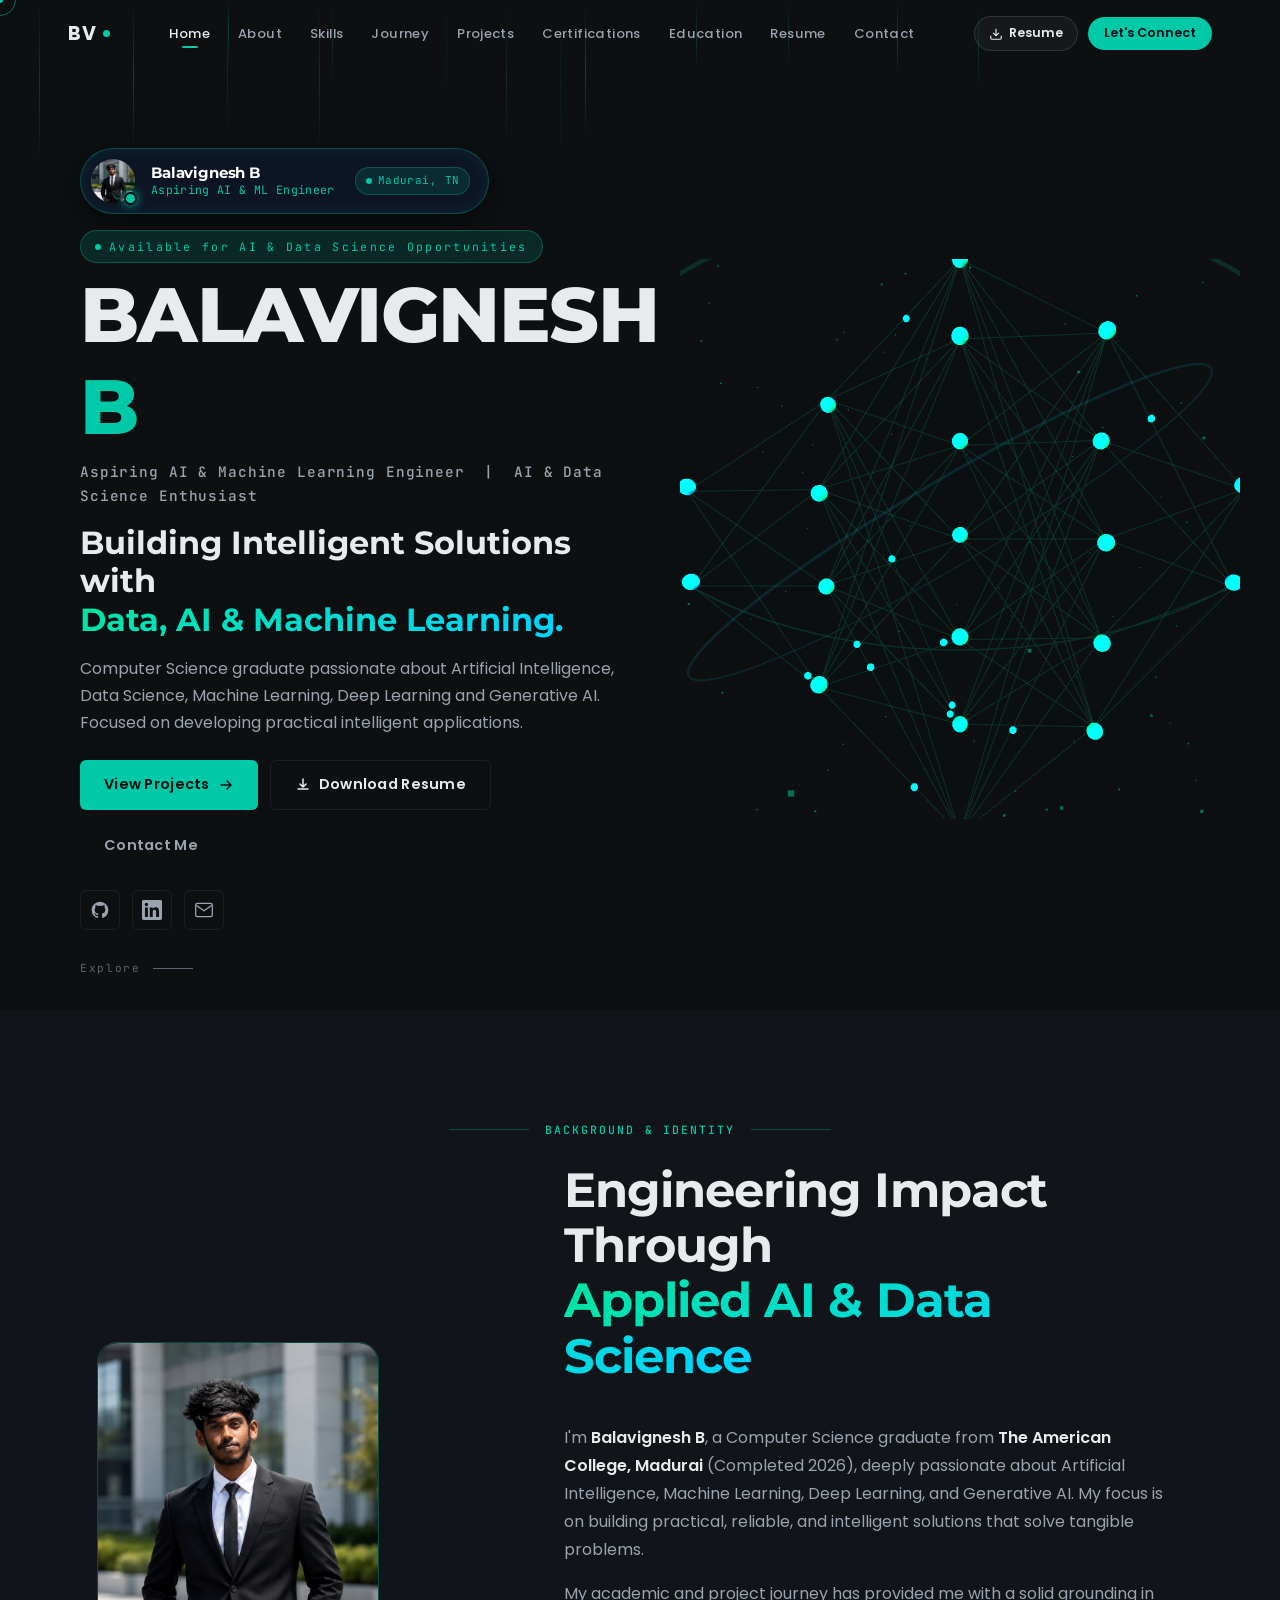
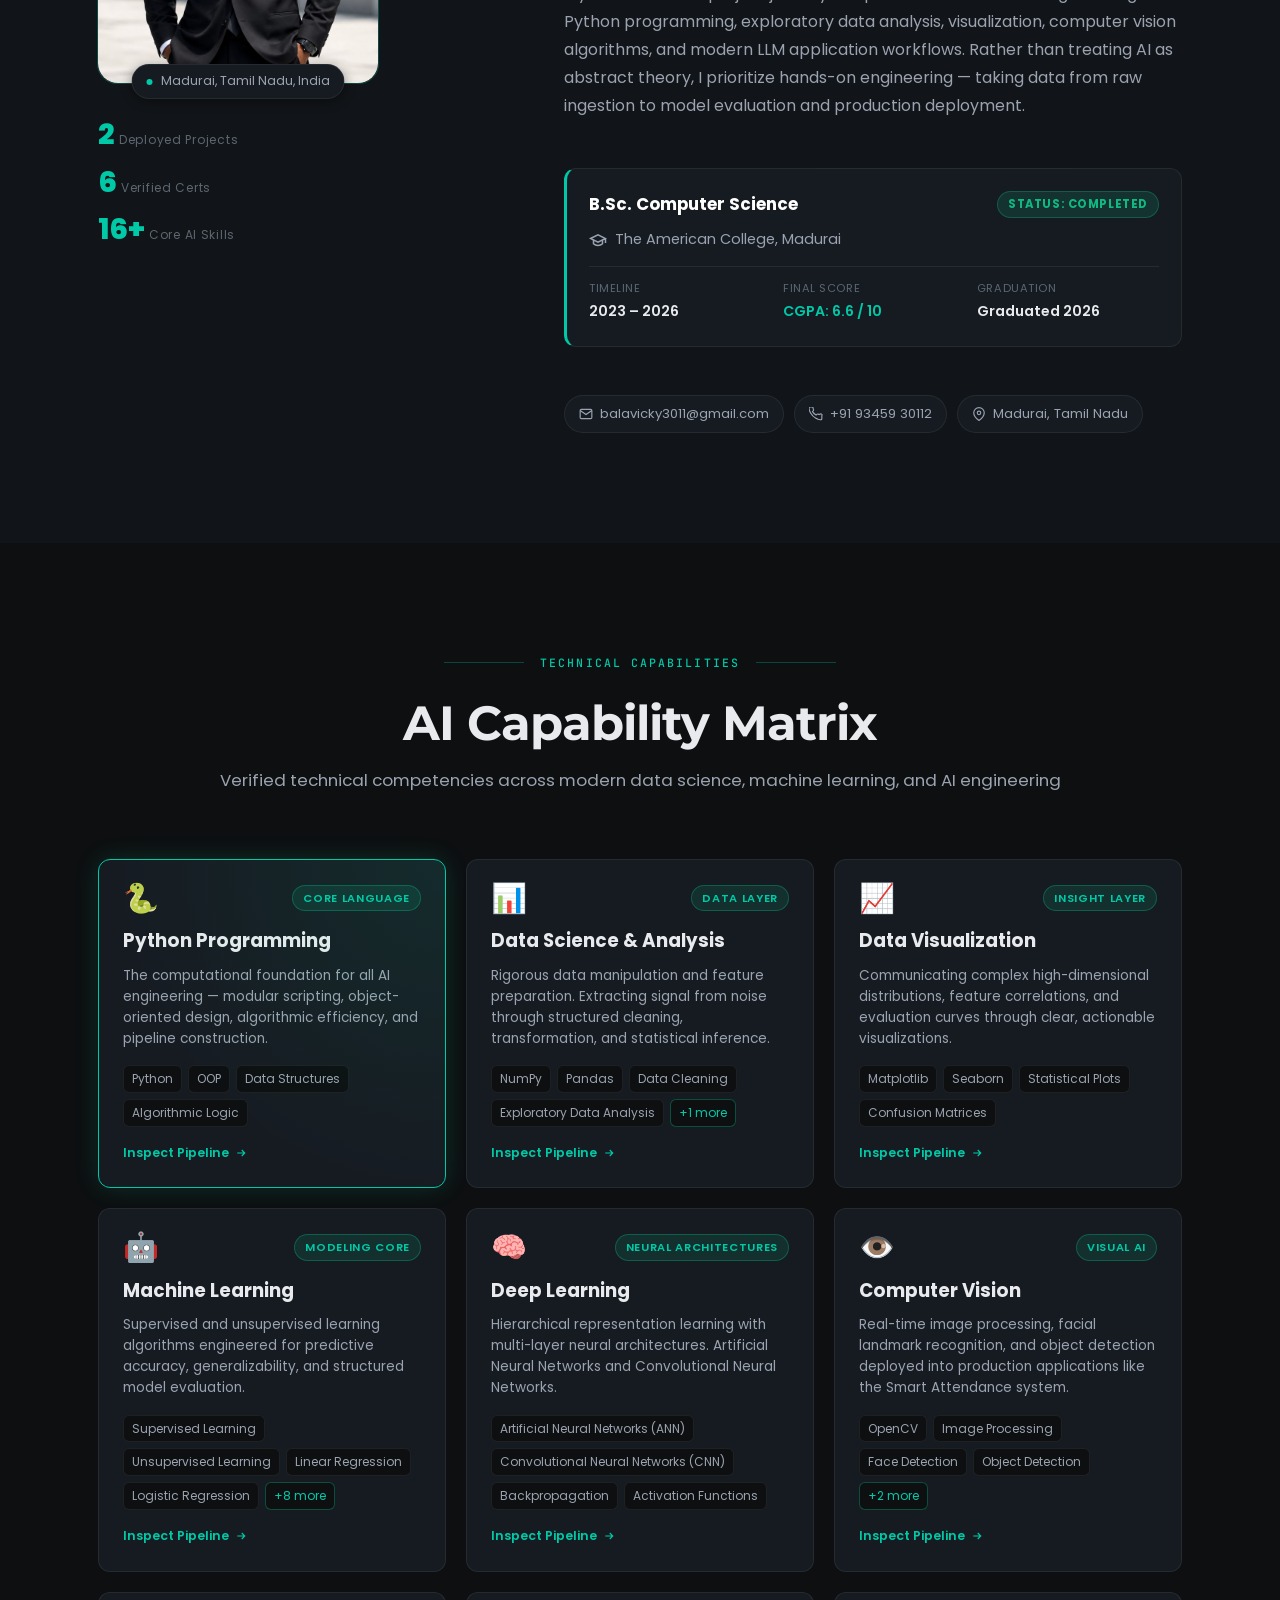
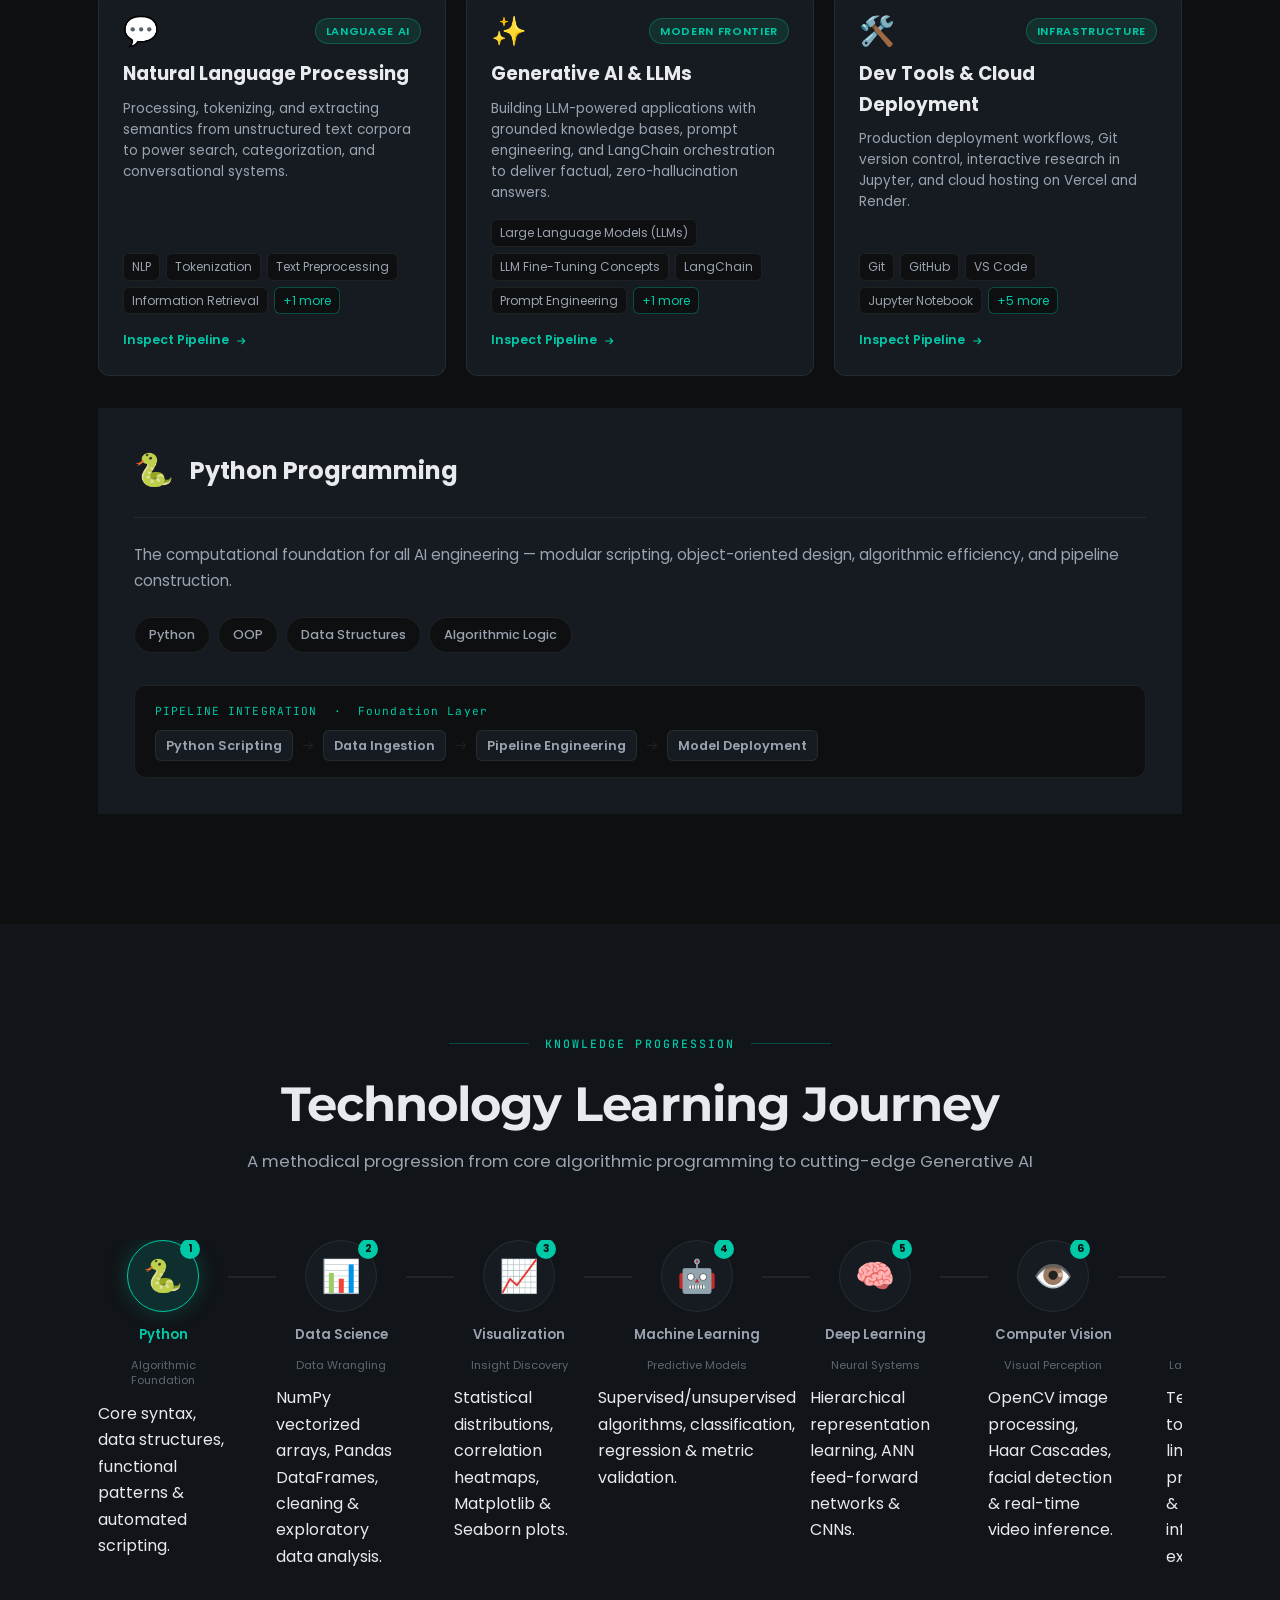
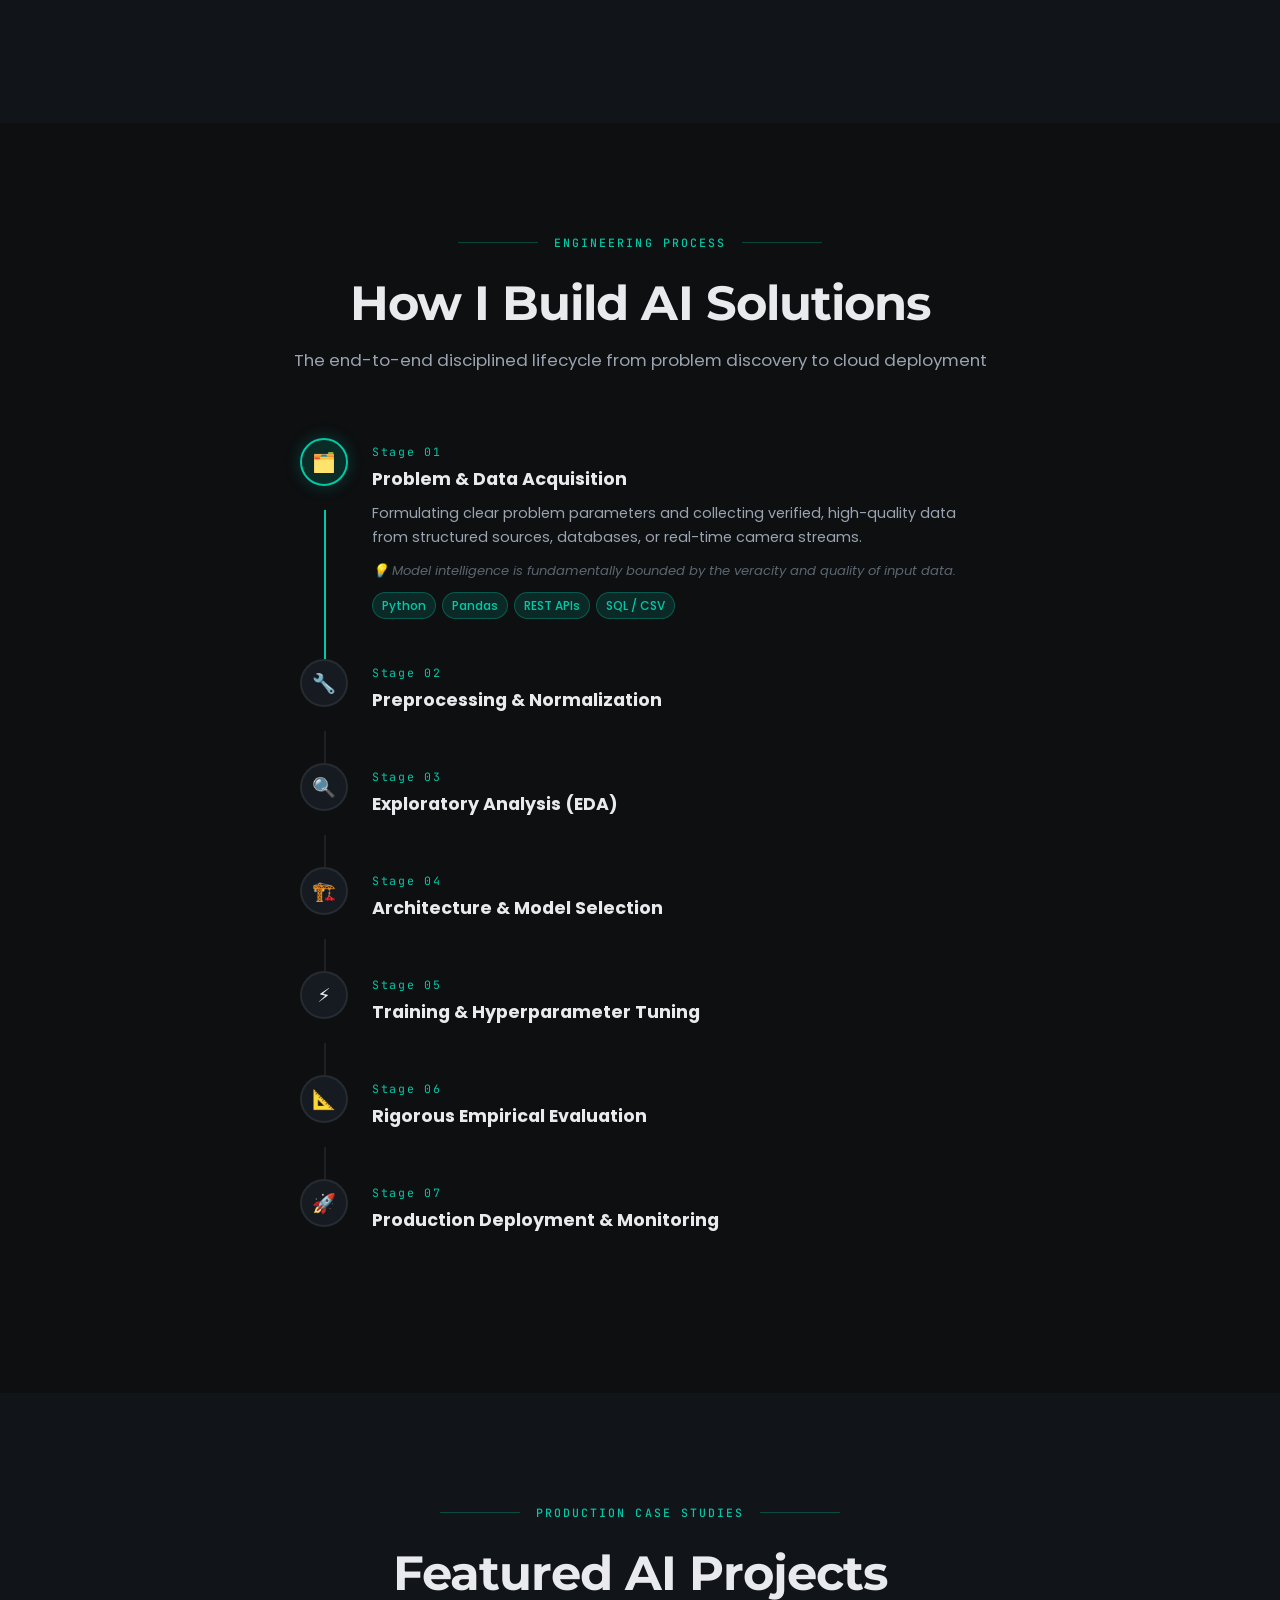
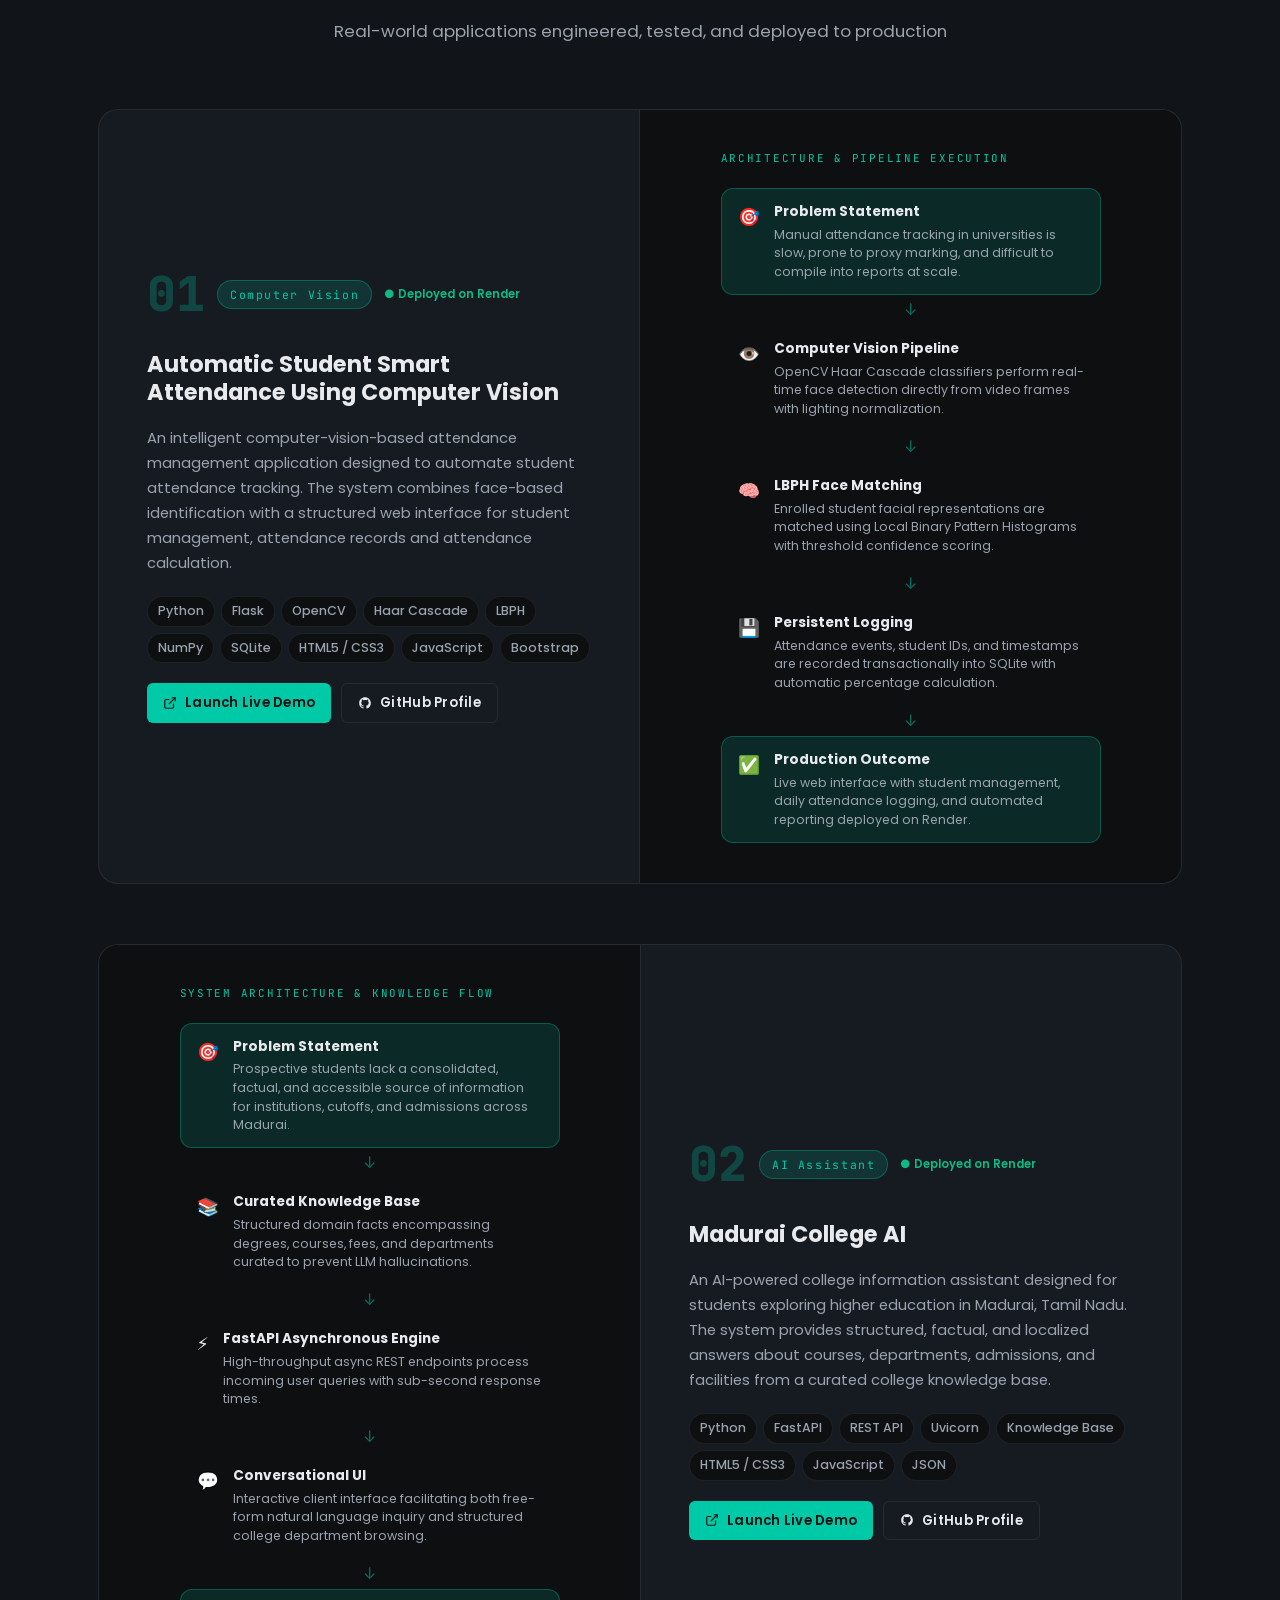
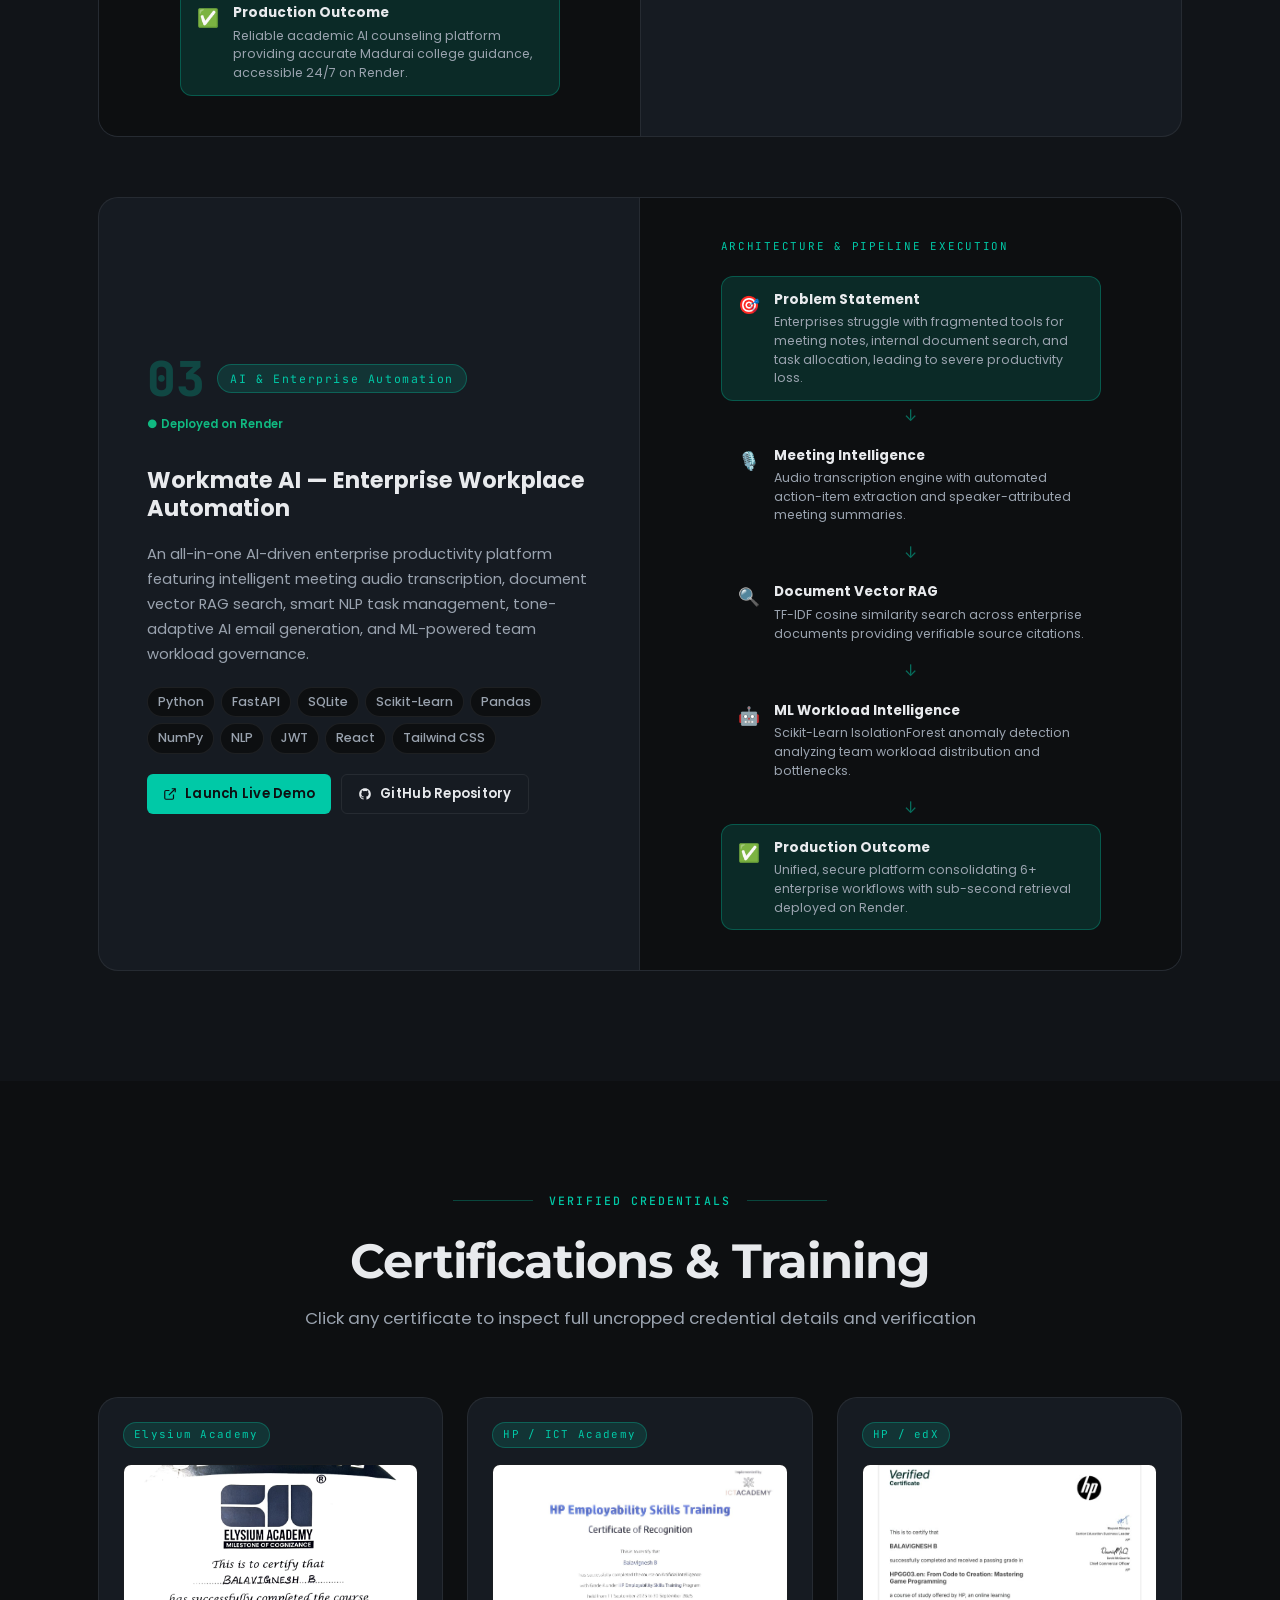
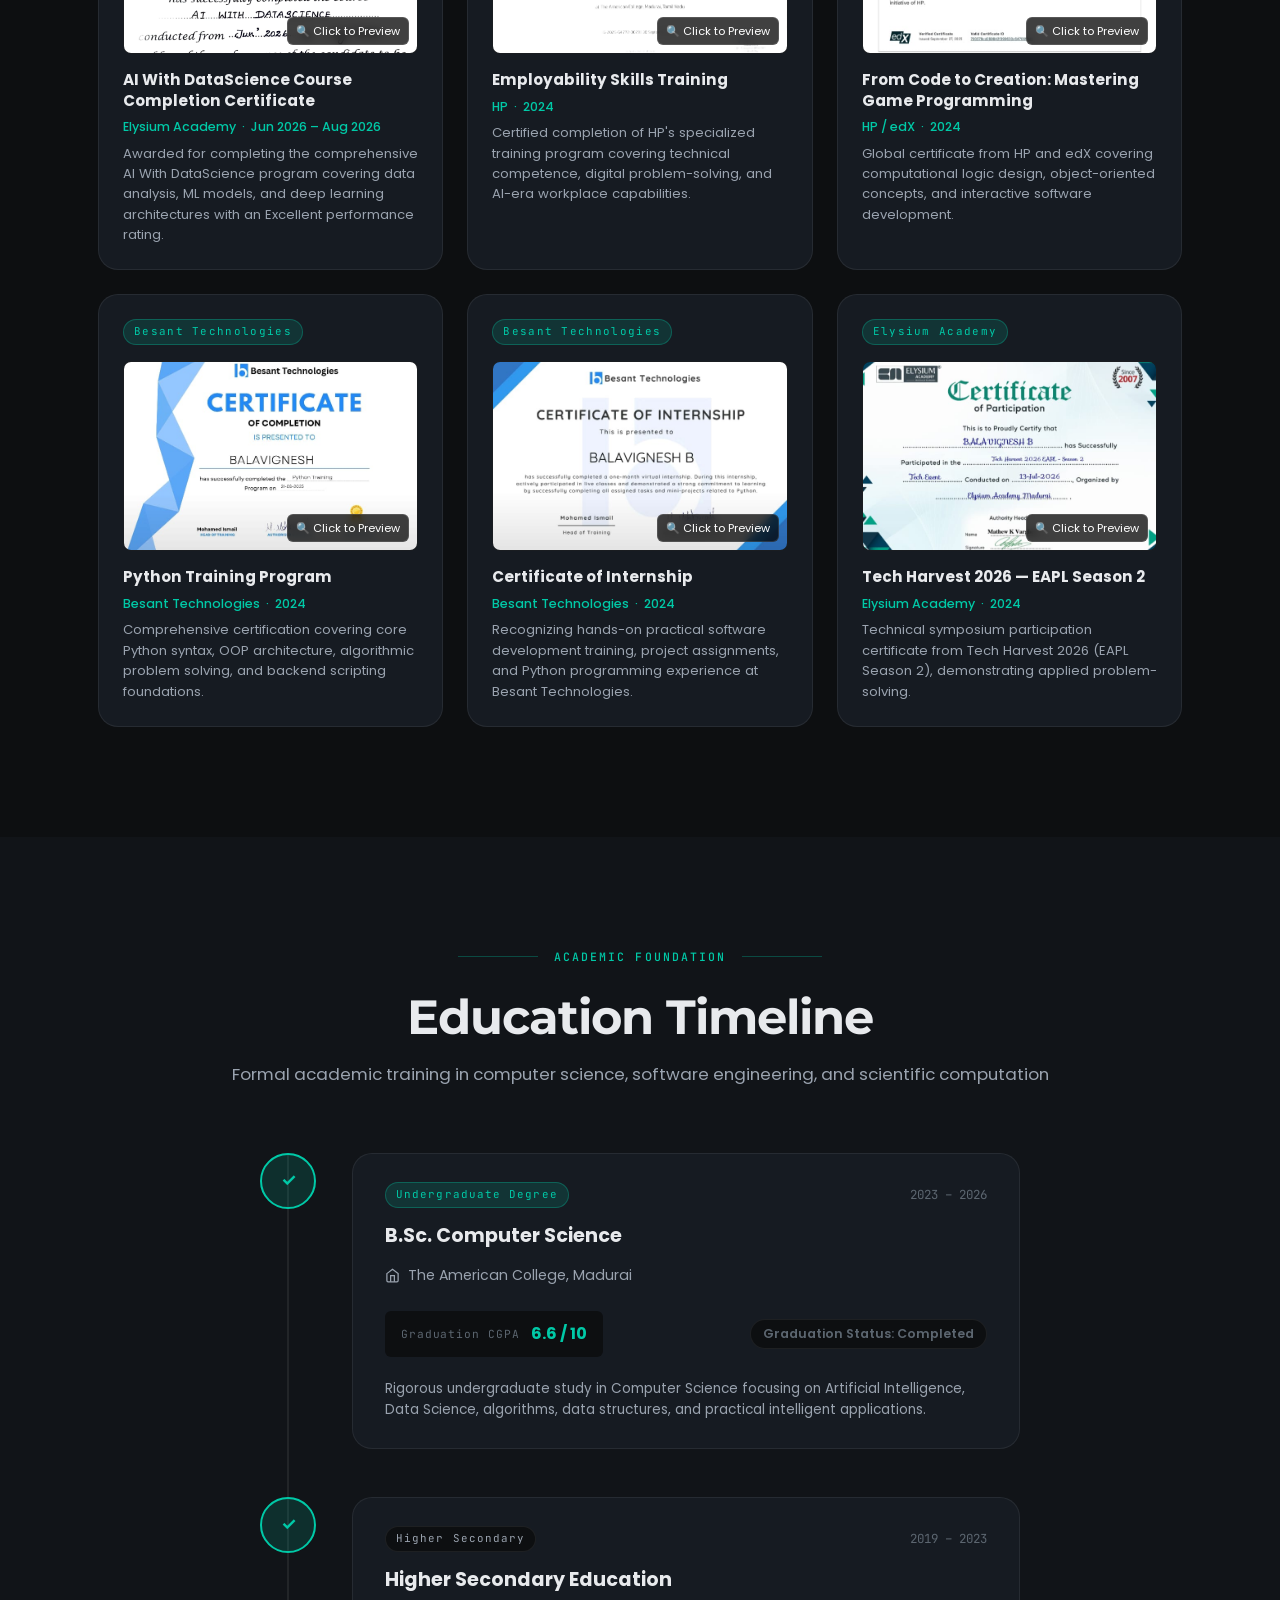
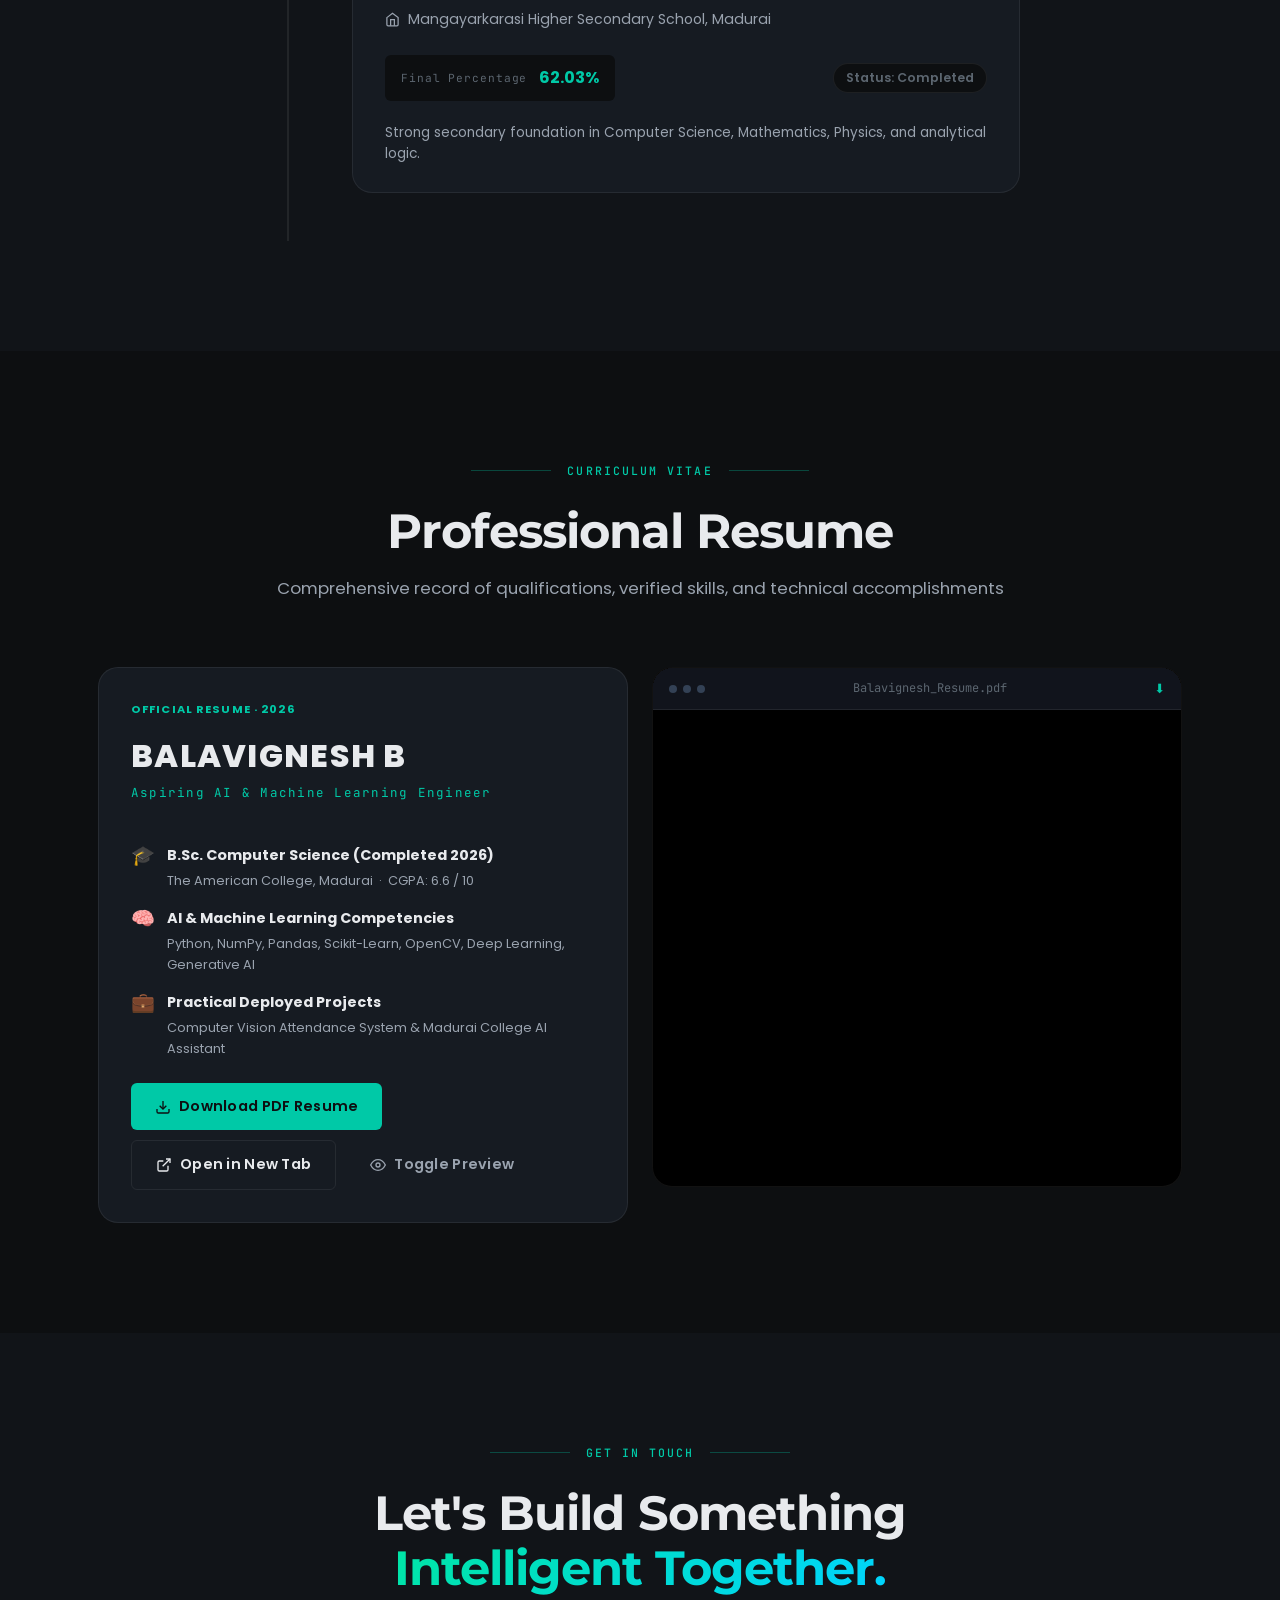
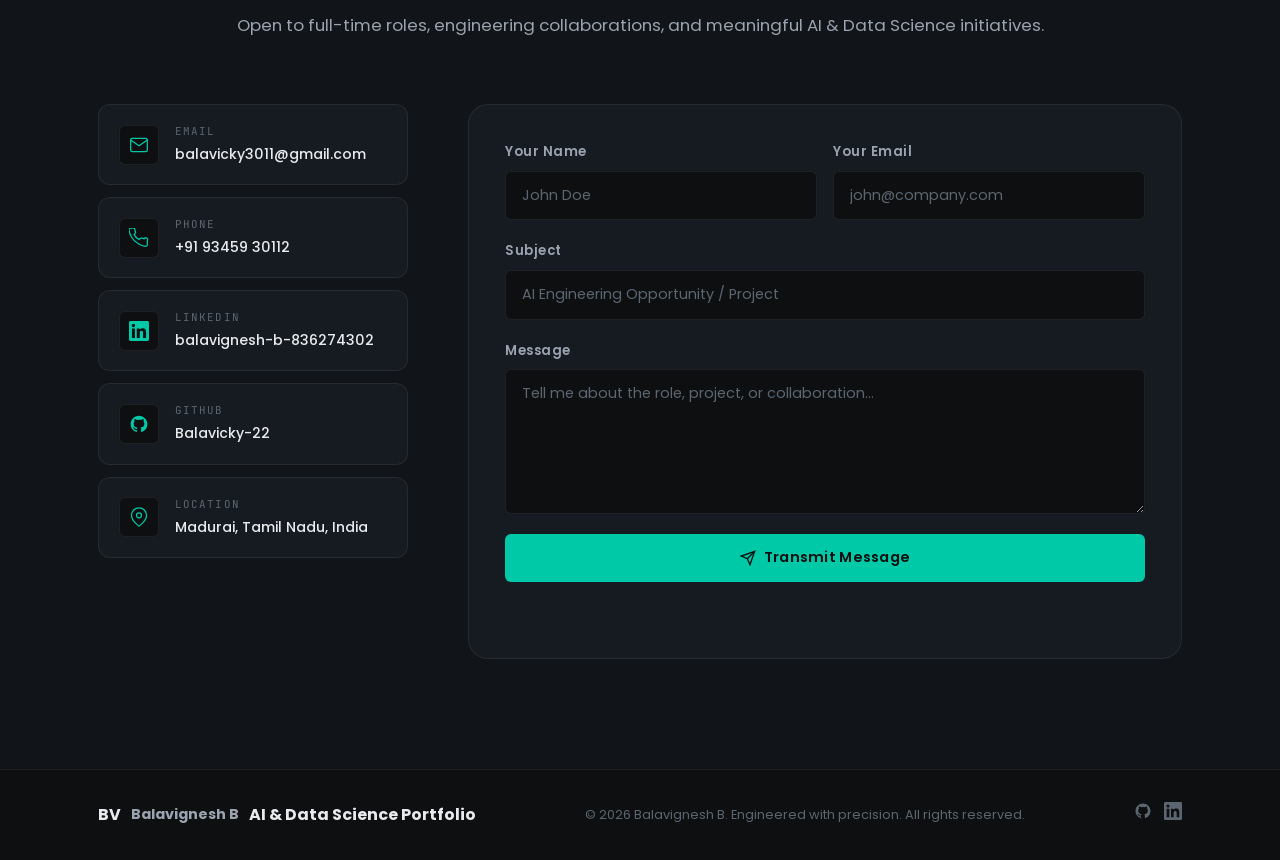
==== commit fc95528a: "feat: add Workmate AI project and sync dynamic projects" ====
--- a/public-portfolio/index.html
+++ b/public-portfolio/index.html
@@ -543,6 +543,96 @@
           </div>
         </article>
 
+        <!-- PROJECT 3: Workmate AI -->
+        <article class="project-case" id="project3">
+          <div class="project-case-inner">
+            <div class="project-meta-col">
+              <div class="project-top-row">
+                <span class="project-number">03</span>
+                <span class="project-category-tag">AI &amp; Enterprise Automation</span>
+                <span class="project-live-indicator">● Deployed on Render</span>
+              </div>
+
+              <h3 class="project-title">Workmate AI — Enterprise Workplace Automation</h3>
+
+              <p class="project-brief">
+                An all-in-one AI-driven enterprise productivity platform featuring intelligent meeting audio transcription, document vector RAG search, smart NLP task management, tone-adaptive AI email generation, and ML-powered team workload governance.
+              </p>
+
+              <div class="project-tech-stack">
+                <span class="tech-tag">Python</span>
+                <span class="tech-tag">FastAPI</span>
+                <span class="tech-tag">SQLite</span>
+                <span class="tech-tag">Scikit-Learn</span>
+                <span class="tech-tag">Pandas</span>
+                <span class="tech-tag">NumPy</span>
+                <span class="tech-tag">NLP</span>
+                <span class="tech-tag">JWT</span>
+                <span class="tech-tag">React</span>
+                <span class="tech-tag">Tailwind CSS</span>
+              </div>
+
+              <div class="project-actions">
+                <a href="https://workmate-ai-mgtx.onrender.com" target="_blank" rel="noopener noreferrer" class="btn btn-primary btn-sm">
+                  <svg width="14" height="14" viewBox="0 0 24 24" fill="none" stroke="currentColor" stroke-width="2"><path d="M18 13v6a2 2 0 01-2 2H5a2 2 0 01-2-2V8a2 2 0 012-2h6"/><polyline points="15 3 21 3 21 9"/><line x1="10" y1="14" x2="21" y2="3"/></svg>
+                  <span>Launch Live Demo</span>
+                </a>
+                <a href="https://github.com/Balavicky-22/workmate-ai" target="_blank" rel="noopener noreferrer" class="btn btn-outline btn-sm">
+                  <svg width="14" height="14" viewBox="0 0 24 24" fill="currentColor"><path d="M12 2C6.475 2 2 6.475 2 12a9.994 9.994 0 006.838 9.488c.5.087.687-.213.687-.476 0-.237-.013-1.024-.013-1.862-2.512.463-3.162-.612-3.362-1.175-.113-.288-.6-1.175-1.025-1.413-.35-.187-.85-.65-.013-.662.788-.013 1.35.725 1.538 1.025.9 1.512 2.338 1.087 2.912.825.088-.65.35-1.087.638-1.337-2.225-.25-4.55-1.113-4.55-4.938 0-1.088.387-1.987 1.025-2.688-.1-.25-.45-1.275.1-2.65 0 0 .837-.262 2.75 1.026a9.28 9.28 0 012.5-.338c.85 0 1.7.112 2.5.337 1.912-1.3 2.75-1.025 2.75-1.025.55 1.375.2 2.4.1 2.65.637.7 1.025 1.587 1.025 2.687 0 3.838-2.337 4.688-4.562 4.938.362.312.675.912.675 1.85 0 1.337-.013 2.412-.013 2.75 0 .262.188.574.688.474A10.016 10.016 0 0022 12c0-5.525-4.475-10-10-10z"/></svg>
+                  <span>GitHub Repository</span>
+                </a>
+              </div>
+            </div>
+
+            <div class="project-visual-col">
+              <div class="project-pipeline-vis">
+                <div class="pipeline-label">Architecture &amp; Pipeline Execution</div>
+                <div class="pp-steps">
+                  <div class="pp-step active-step">
+                    <div class="pp-step-icon">🎯</div>
+                    <div class="pp-step-text">
+                      <strong>Problem Statement</strong>
+                      <span>Enterprises struggle with fragmented tools for meeting notes, internal document search, and task allocation, leading to severe productivity loss.</span>
+                    </div>
+                  </div>
+                  <div class="pp-arrow">↓</div>
+                  <div class="pp-step">
+                    <div class="pp-step-icon">🎙️</div>
+                    <div class="pp-step-text">
+                      <strong>Meeting Intelligence</strong>
+                      <span>Audio transcription engine with automated action-item extraction and speaker-attributed meeting summaries.</span>
+                    </div>
+                  </div>
+                  <div class="pp-arrow">↓</div>
+                  <div class="pp-step">
+                    <div class="pp-step-icon">🔍</div>
+                    <div class="pp-step-text">
+                      <strong>Document Vector RAG</strong>
+                      <span>TF-IDF cosine similarity search across enterprise documents providing verifiable source citations.</span>
+                    </div>
+                  </div>
+                  <div class="pp-arrow">↓</div>
+                  <div class="pp-step">
+                    <div class="pp-step-icon">🤖</div>
+                    <div class="pp-step-text">
+                      <strong>ML Workload Intelligence</strong>
+                      <span>Scikit-Learn IsolationForest anomaly detection analyzing team workload distribution and bottlenecks.</span>
+                    </div>
+                  </div>
+                  <div class="pp-arrow">↓</div>
+                  <div class="pp-step result-step">
+                    <div class="pp-step-icon">✅</div>
+                    <div class="pp-step-text">
+                      <strong>Production Outcome</strong>
+                      <span>Unified, secure platform consolidating 6+ enterprise workflows with sub-second retrieval deployed on Render.</span>
+                    </div>
+                  </div>
+                </div>
+              </div>
+            </div>
+          </div>
+        </article>
+
       </div>
     </div>
   </section>
